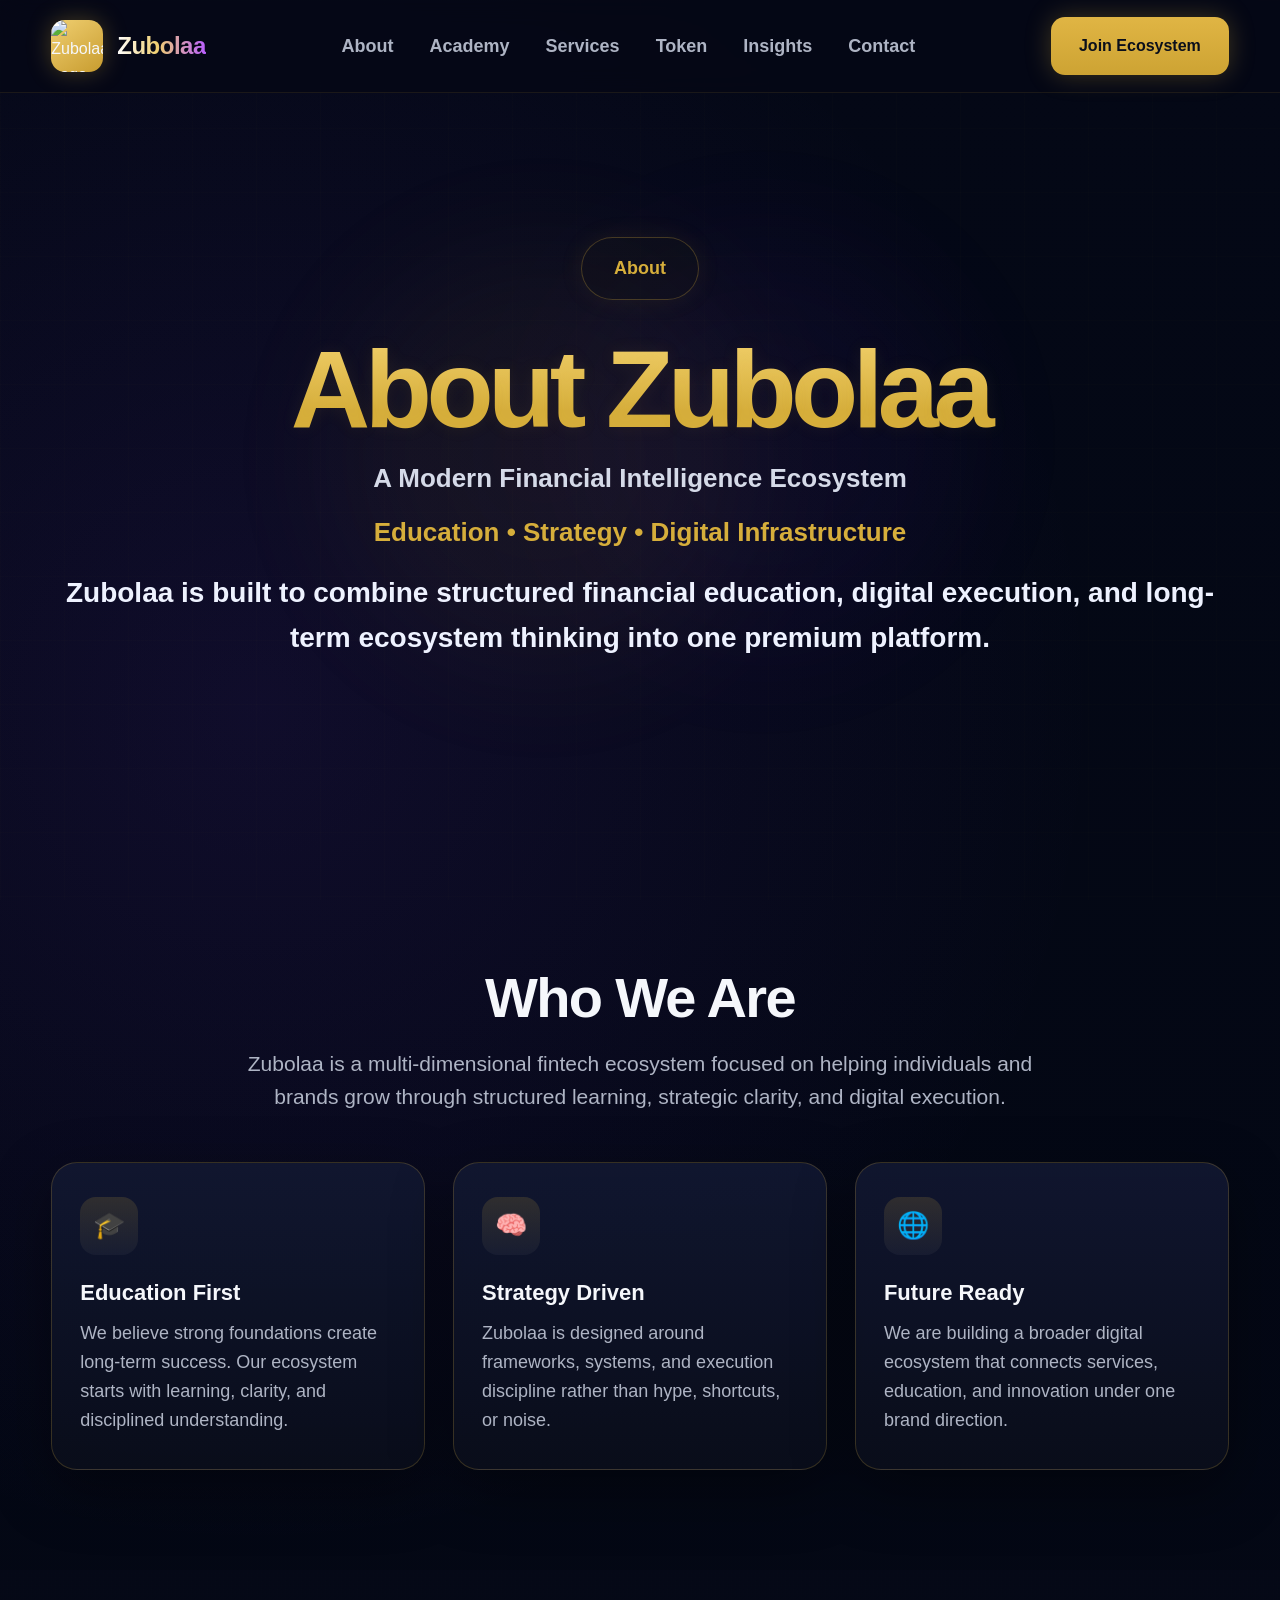
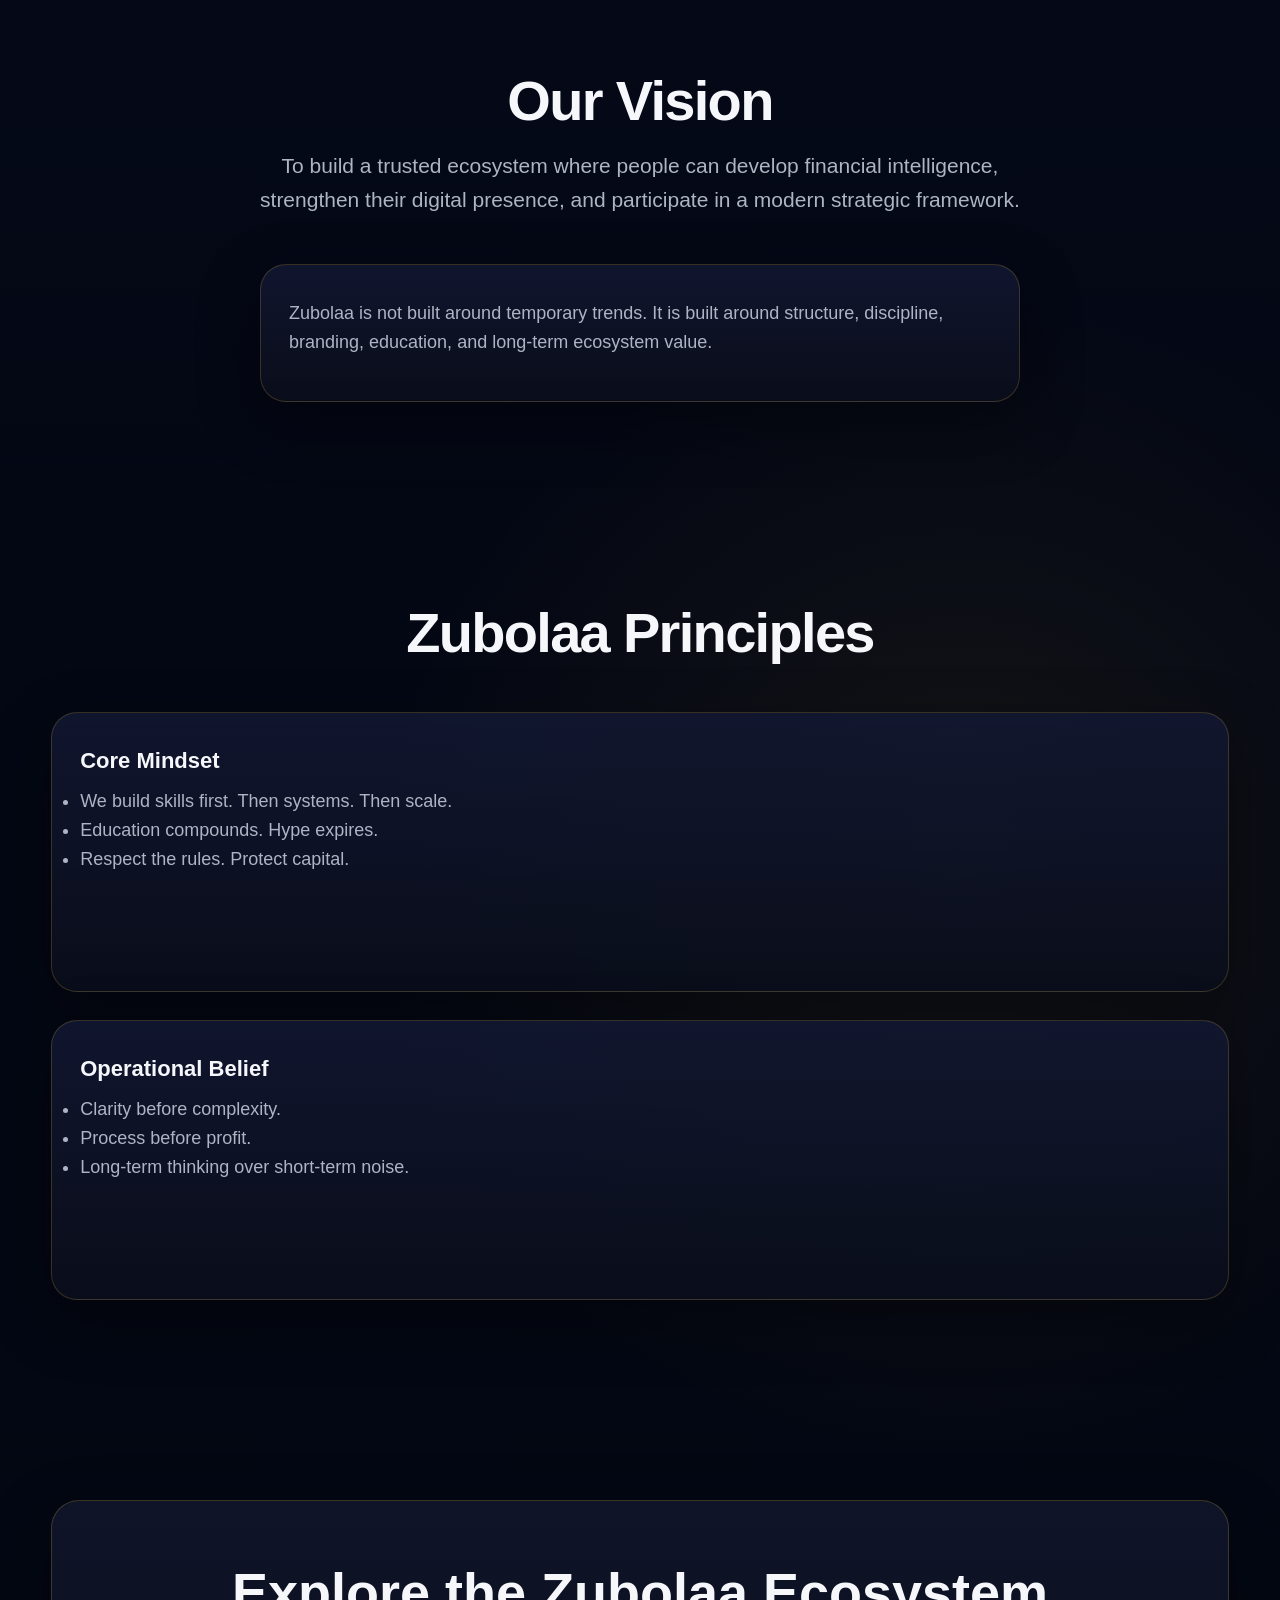
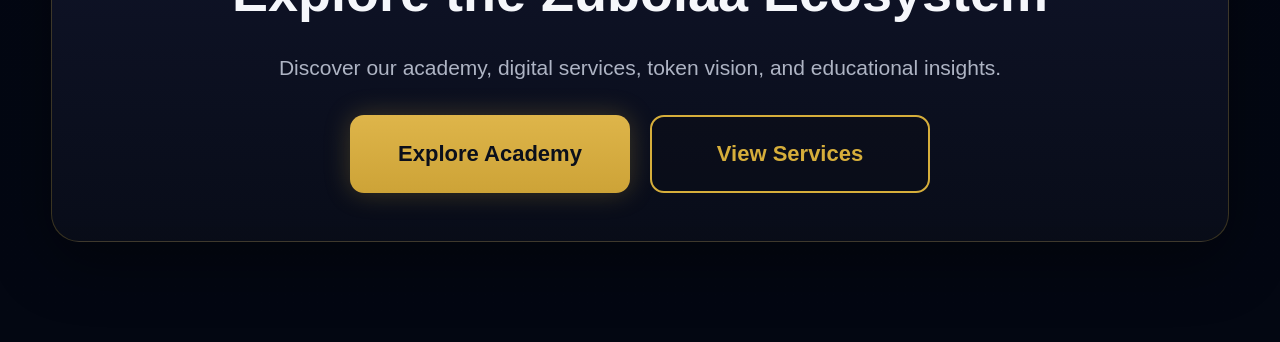
==== about.html @ 0318b0e8 "Create about.html" ====
<!DOCTYPE html>
<html lang="en">
<head>
  <meta charset="UTF-8" />
  <meta name="viewport" content="width=device-width, initial-scale=1.0" />

  <title>About Zubolaa | Financial Intelligence Ecosystem</title>
  <meta name="description" content="Learn about Zubolaa, a modern fintech ecosystem built around financial education, digital services, strategy, and long-term infrastructure." />
  <meta name="robots" content="index, follow" />
  <link rel="canonical" href="https://zubolaa.com/about.html" />

  <meta property="og:title" content="About Zubolaa" />
  <meta property="og:description" content="A modern fintech ecosystem built around education, strategy, and digital infrastructure." />
  <meta property="og:type" content="website" />

  <link rel="stylesheet" href="style.css" />
</head>
<body>

  <header class="site-header">
    <div class="container nav-wrap">
      <a href="index.html" class="brand">
        <div class="brand-mark">
          <img src="assets/zubolaa-logo.png" alt="Zubolaa Logo" />
        </div>
        <div class="brand-text">Zubolaa</div>
      </a>

      <nav class="main-nav">
        <a href="about.html">About</a>
        <a href="academy.html">Academy</a>
        <a href="services.html">Services</a>
        <a href="token.html">Token</a>
        <a href="insights.html">Insights</a>
        <a href="contact.html">Contact</a>
      </nav>

      <a href="academy.html" class="nav-cta">Join Ecosystem</a>
    </div>
  </header>

  <main>
    <section class="hero page-hero">
      <div class="hero-grid"></div>
      <div class="hero-glow hero-glow-left"></div>
      <div class="hero-glow hero-glow-right"></div>

      <div class="container hero-content">
        <div class="hero-badge">
          <span>About</span>
        </div>

        <h1 class="hero-title page-title">About Zubolaa</h1>
        <p class="hero-kicker">A Modern Financial Intelligence Ecosystem</p>
        <p class="hero-subtitle">Education • Strategy • Digital Infrastructure</p>
        <p class="hero-quote">
          Zubolaa is built to combine structured financial education,
          digital execution, and long-term ecosystem thinking into one premium platform.
        </p>
      </div>
    </section>

    <section class="section">
      <div class="container">
        <div class="section-head">
          <h2>Who We Are</h2>
          <p>
            Zubolaa is a multi-dimensional fintech ecosystem focused on helping individuals
            and brands grow through structured learning, strategic clarity, and digital execution.
          </p>
        </div>

        <div class="card-grid three">
          <div class="glass-card">
            <div class="icon-box">🎓</div>
            <h3>Education First</h3>
            <p>
              We believe strong foundations create long-term success.
              Our ecosystem starts with learning, clarity, and disciplined understanding.
            </p>
          </div>

          <div class="glass-card">
            <div class="icon-box">🧠</div>
            <h3>Strategy Driven</h3>
            <p>
              Zubolaa is designed around frameworks, systems, and execution discipline
              rather than hype, shortcuts, or noise.
            </p>
          </div>

          <div class="glass-card">
            <div class="icon-box">🌐</div>
            <h3>Future Ready</h3>
            <p>
              We are building a broader digital ecosystem that connects services,
              education, and innovation under one brand direction.
            </p>
          </div>
        </div>
      </div>
    </section>

    <section class="section section-alt">
      <div class="container">
        <div class="section-head">
          <h2>Our Vision</h2>
          <p>
            To build a trusted ecosystem where people can develop financial intelligence,
            strengthen their digital presence, and participate in a modern strategic framework.
          </p>
        </div>

        <div class="glass-card insight-card">
          <p>
            Zubolaa is not built around temporary trends. It is built around
            structure, discipline, branding, education, and long-term ecosystem value.
          </p>
        </div>
      </div>
    </section>

    <section class="section">
      <div class="container">
        <div class="section-head">
          <h2>Zubolaa Principles</h2>
        </div>

        <div class="card-grid two">
          <div class="glass-card">
            <h3>Core Mindset</h3>
            <ul>
              <li>We build skills first. Then systems. Then scale.</li>
              <li>Education compounds. Hype expires.</li>
              <li>Respect the rules. Protect capital.</li>
            </ul>
          </div>

          <div class="glass-card">
            <h3>Operational Belief</h3>
            <ul>
              <li>Clarity before complexity.</li>
              <li>Process before profit.</li>
              <li>Long-term thinking over short-term noise.</li>
            </ul>
          </div>
        </div>
      </div>
    </section>

    <section class="section final-cta">
      <div class="container">
        <div class="cta-box">
          <h2>Explore the Zubolaa Ecosystem</h2>
          <p>
            Discover our academy, digital services, token vision, and educational insights.
          </p>

          <div class="hero-actions">
            <a href="academy.html" class="btn btn-primary">Explore Academy</a>
            <a href="services.html" class="btn btn-outline">View Services</a>
          </div>
        </div>
      </div>
    </section>
  </main>
---- style.css ----
:root{
  --bg:#050816;
  --bg-soft:#0b1226;
  --panel:rgba(12,18,38,0.72);
  --panel-2:rgba(16,23,48,0.88);
  --line:rgba(214,174,59,0.20);
  --gold:#d6ae3b;
  --gold-soft:#f0cf71;
  --text:#f5f7fb;
  --muted:#aeb4c4;
  --purple:#7c3aed;
  --shadow:0 20px 60px rgba(0,0,0,0.38);
}

*{
  box-sizing:border-box;
  margin:0;
  padding:0;
}

html{
  scroll-behavior:smooth;
}

body{
  font-family: Arial, Helvetica, sans-serif;
  background:
    radial-gradient(circle at 20% 20%, rgba(124,58,237,0.10), transparent 28%),
    radial-gradient(circle at 75% 70%, rgba(214,174,59,0.08), transparent 22%),
    linear-gradient(180deg, #040816 0%, #030712 100%);
  color:var(--text);
  line-height:1.6;
  overflow-x:hidden;
}

body::before{
  content:"";
  position:fixed;
  inset:0;
  pointer-events:none;
  background-image:
    linear-gradient(rgba(214,174,59,0.05) 1px, transparent 1px),
    linear-gradient(90deg, rgba(214,174,59,0.05) 1px, transparent 1px);
  background-size:64px 64px;
  opacity:0.35;
  z-index:0;
}

a{
  text-decoration:none;
  color:inherit;
}

img{
  display:block;
  max-width:100%;
}

.container{
  width:min(1180px, 92%);
  margin:0 auto;
  position:relative;
  z-index:1;
}

/* HEADER */
.site-header{
  position:sticky;
  top:0;
  z-index:100;
  backdrop-filter:blur(12px);
  background:rgba(5,8,22,0.80);
  border-bottom:1px solid rgba(214,174,59,0.10);
}

.nav-wrap{
  min-height:92px;
  display:flex;
  align-items:center;
  justify-content:space-between;
  gap:20px;
}

.brand{
  display:flex;
  align-items:center;
  gap:14px;
  min-width:max-content;
}

.brand-mark{
  width:52px;
  height:52px;
  border-radius:14px;
  background:linear-gradient(145deg, #f0cf71, #c89c2f);
  box-shadow:0 0 24px rgba(214,174,59,0.30);
  display:flex;
  align-items:center;
  justify-content:center;
  overflow:hidden;
}

.brand-mark.small{
  width:48px;
  height:48px;
}

.brand-mark img{
  width:100%;
  height:100%;
  object-fit:contain;
}

.brand-text,
.footer-brand h3{
  font-size:24px;
  font-weight:800;
  letter-spacing:-0.02em;
  background:linear-gradient(90deg,#ffffff 0%, #f0cf71 45%, #b95eff 100%);
  -webkit-background-clip:text;
  -webkit-text-fill-color:transparent;
  background-clip:text;
}

.main-nav{
  display:flex;
  align-items:center;
  gap:36px;
}

.main-nav a{
  color:var(--muted);
  font-size:18px;
  font-weight:700;
  transition:0.25s ease;
}

.main-nav a:hover{
  color:#fff;
}

.nav-cta{
  padding:16px 28px;
  border-radius:14px;
  background:linear-gradient(180deg,#e0b544,#cda333);
  color:#0b0f1b;
  font-weight:800;
  font-size:16px;
  box-shadow:0 0 26px rgba(214,174,59,0.28);
}

/* HERO */
.hero{
  position:relative;
  min-height:86vh;
  display:flex;
  align-items:center;
  justify-content:center;
  text-align:center;
  overflow:hidden;
}

.hero-grid{
  position:absolute;
  inset:0;
  z-index:0;
}

.hero-glow{
  position:absolute;
  border-radius:50%;
  filter:blur(70px);
  opacity:0.22;
  z-index:0;
}

.hero-glow-left{
  width:420px;
  height:420px;
  left:26%;
  top:20%;
  background:rgba(214,174,59,0.25);
}

.hero-glow-right{
  width:420px;
  height:420px;
  right:24%;
  top:18%;
  background:rgba(124,58,237,0.20);
}

.hero-content{
  padding:120px 0 140px;
  position:relative;
  z-index:2;
}

.hero-badge{
  display:inline-flex;
  align-items:center;
  gap:10px;
  padding:16px 32px;
  border-radius:999px;
  border:1px solid rgba(214,174,59,0.28);
  background:rgba(24,22,22,0.28);
  color:var(--gold);
  font-size:18px;
  font-weight:700;
  box-shadow:0 0 26px rgba(214,174,59,0.08);
  margin-bottom:34px;
}

.hero-title{
  font-size:110px;
  line-height:1;
  letter-spacing:-0.05em;
  font-weight:900;
  margin-bottom:14px;
  background:linear-gradient(180deg,#f3d26e 0%, #d6ae3b 70%);
  -webkit-background-clip:text;
  -webkit-text-fill-color:transparent;
  background-clip:text;
  text-shadow:0 0 18px rgba(214,174,59,0.08);
}

.hero-kicker{
  font-size:26px;
  font-weight:600;
  color:#d5dae8;
  margin-bottom:12px;
}

.hero-subtitle{
  font-size:26px;
  font-weight:800;
  color:var(--gold);
  margin-bottom:18px;
}

.hero-quote{
  font-size:28px;
  font-weight:800;
  color:#eef2ff;
  margin-bottom:42px;
}

.hero-actions{
  display:flex;
  align-items:center;
  justify-content:center;
  gap:20px;
  flex-wrap:wrap;
}

.btn{
  display:inline-flex;
  align-items:center;
  justify-content:center;
  min-width:280px;
  min-height:78px;
  padding:18px 32px;
  border-radius:14px;
  font-size:22px;
  font-weight:800;
  transition:0.25s ease;
}

.btn-primary{
  background:linear-gradient(180deg,#deb54a,#cda337);
  color:#0b0f1b;
  box-shadow:0 0 26px rgba(214,174,59,0.26);
}

.btn-outline{
  border:2px solid var(--gold);
  color:var(--gold);
  background:rgba(10,14,23,0.40);
}

.btn:hover{
  transform:translateY(-2px);
}

.hero-shape{
  position:absolute;
  opacity:0.14;
  border:2px solid rgba(124,58,237,0.55);
  z-index:1;
}

.hero-shape-left{
  width:110px;
  height:110px;
  left:26%;
  bottom:30%;
  border-radius:50%;
  box-shadow:0 0 0 22px rgba(214,174,59,0.03);
}

.hero-shape-right{
  width:130px;
  height:130px;
  right:30%;
  bottom:28%;
  transform:rotate(18deg);
  clip-path:polygon(50% 0%, 100% 100%, 0% 100%);
}

/* SECTIONS */
.section{
  padding:100px 0;
  position:relative;
  z-index:1;
}

.section-alt{
  background:linear-gradient(180deg, rgba(14,18,36,0.18), rgba(14,18,36,0.05));
}

.section-head{
  text-align:center;
  max-width:820px;
  margin:0 auto 48px;
}

.section-head h2{
  font-size:56px;
  line-height:1.1;
  font-weight:900;
  margin-bottom:18px;
  letter-spacing:-0.03em;
}

.section-head p{
  color:var(--muted);
  font-size:21px;
}

.card-grid{
  display:grid;
  gap:28px;
}

.card-grid.three{
  grid-template-columns:repeat(3,1fr);
}

.card-grid.four{
  grid-template-columns:repeat(4,1fr);
}

.glass-card{
  background:
    linear-gradient(180deg, rgba(18,24,50,0.88), rgba(10,14,27,0.92));
  border:1px solid rgba(214,174,59,0.22);
  border-radius:26px;
  padding:34px 28px;
  box-shadow:var(--shadow);
  transition:0.28s ease;
  min-height:280px;
}

.glass-card:hover{
  transform:translateY(-8px);
  box-shadow:
    0 28px 70px rgba(0,0,0,0.44),
    0 0 24px rgba(214,174,59,0.12);
  border-color:rgba(214,174,59,0.45);
}

.glass-card h3{
  font-size:22px;
  margin-bottom:12px;
  line-height:1.3;
}

.glass-card p,
.glass-card li{
  color:var(--muted);
  font-size:18px;
}

.icon-box{
  width:58px;
  height:58px;
  border-radius:16px;
  display:flex;
  align-items:center;
  justify-content:center;
  font-size:26px;
  margin-bottom:24px;
  background:linear-gradient(180deg, rgba(214,174,59,0.16), rgba(255,255,255,0.04));
}

.program-card{
  min-height:340px;
}

.program-tag{
  display:inline-block;
  margin-bottom:18px;
  color:var(--gold);
  font-size:14px;
  font-weight:800;
  letter-spacing:0.08em;
  text-transform:uppercase;
}

.program-card h3{
  font-size:34px;
  color:var(--gold-soft);
  margin-bottom:18px;
}

.program-card ul{
  list-style:none;
  display:grid;
  gap:12px;
}

.program-card li::before{
  content:"• ";
  color:var(--gold);
}

.featured{
  border-color:rgba(214,174,59,0.55);
  box-shadow:
    0 24px 70px rgba(0,0,0,0.45),
    0 0 28px rgba(214,174,59,0.14);
}

.section-action{
  margin-top:34px;
  text-align:center;
}

.token-note{
  margin-top:26px;
  text-align:center;
  color:var(--muted);
  font-size:18px;
}

.insight-card{
  max-width:760px;
  margin:0 auto;
  min-height:auto;
}

.insight-card p{
  margin-bottom:10px;
}

.final-cta .cta-box{
  padding:48px 34px;
  border-radius:28px;
  border:1px solid rgba(214,174,59,0.24);
  background:linear-gradient(180deg, rgba(17,22,44,0.90), rgba(9,13,25,0.95));
  text-align:center;
  box-shadow:var(--shadow);
}

.cta-box h2{
  font-size:54px;
  margin-bottom:16px;
}

.cta-box p{
  max-width:820px;
  margin:0 auto 30px;
  color:var(--muted);
  font-size:21px;
}

/* FOOTER */
.site-footer{
  padding:70px 0 34px;
  background:linear-gradient(180deg, rgba(4,8,22,0.95), rgba(3,6,18,1));
  border-top:1px solid rgba(214,174,59,0.08);
}

.footer-top{
  display:grid;
  grid-template-columns:1.2fr 1fr;
  gap:80px;
  padding-bottom:42px;
  border-bottom:1px solid rgba(214,174,59,0.10);
}

.footer-brand-row{
  display:flex;
  align-items:center;
  gap:14px;
  margin-bottom:18px;
}

.footer-brand p{
  max-width:520px;
  color:var(--muted);
  font-size:20px;
}

.footer-links{
  display:grid;
  grid-template-columns:repeat(2,1fr);
  gap:50px;
}

.footer-links h4{
  color:var(--gold);
  font-size:16px;
  margin-bottom:18px;
}

.footer-links a{
  display:block;
  color:var(--muted);
  font-size:18px;
  margin-bottom:14px;
}

.footer-links a:hover{
  color:#fff;
}

.footer-disclaimer{
  margin:36px 0 22px;
  padding:24px 22px;
  border-radius:18px;
  background:linear-gradient(90deg, rgba(32,26,16,0.55), rgba(25,20,42,0.45));
  border:1px solid rgba(214,174,59,0.18);
  color:#e7ebf6;
  font-size:18px;
}

.footer-bottom{
  color:#7f8799;
  font-size:18px;
}

/* RESPONSIVE */
@media (max-width: 1100px){
  .main-nav{
    gap:22px;
  }

  .main-nav a{
    font-size:16px;
  }

  .card-grid.three{
    grid-template-columns:repeat(2,1fr);
  }

  .card-grid.four{
    grid-template-columns:repeat(2,1fr);
  }

  .footer-top{
    grid-template-columns:1fr;
    gap:40px;
  }
}

@media (max-width: 760px){
  .nav-wrap{
    flex-direction:column;
    padding:16px 0;
  }

  .main-nav{
    flex-wrap:wrap;
    justify-content:center;
    gap:14px 18px;
  }

  .hero-content{
    padding:90px 0 100px;
  }

  .hero-title{
    font-size:68px;
  }

  .hero-kicker,
  .hero-subtitle{
    font-size:22px;
  }

  .hero-quote{
    font-size:22px;
  }

  .btn{
    min-width:100%;
    font-size:20px;
    min-height:68px;
  }

  .card-grid.three,
  .card-grid.four{
    grid-template-columns:1fr;
  }

  .section-head h2,
  .cta-box h2{
    font-size:40px;
  }

  .section-head p,
  .cta-box p,
  .footer-brand p,
  .footer-disclaimer,
  .footer-bottom,
  .glass-card p,
  .glass-card li{
    font-size:17px;
  }

  .footer-links{
    grid-template-columns:1fr 1fr;
    gap:28px;
  }
}
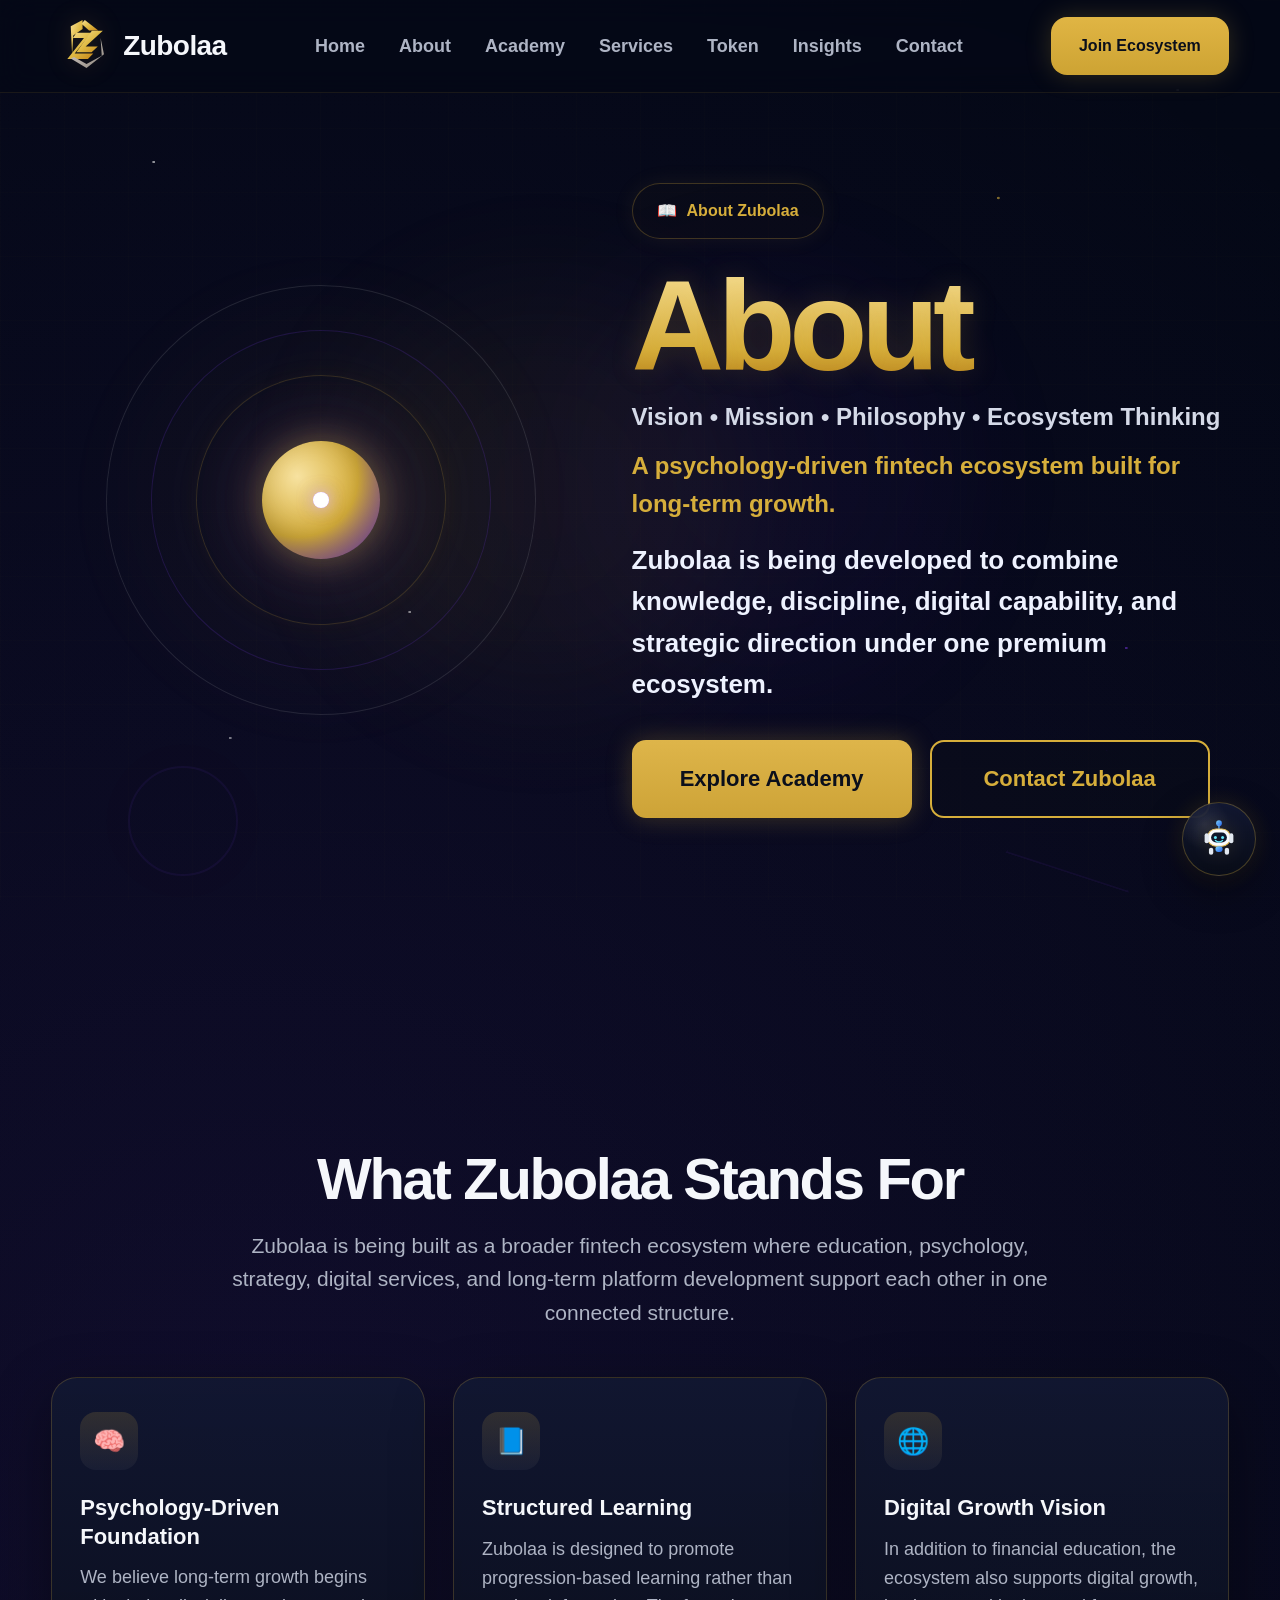
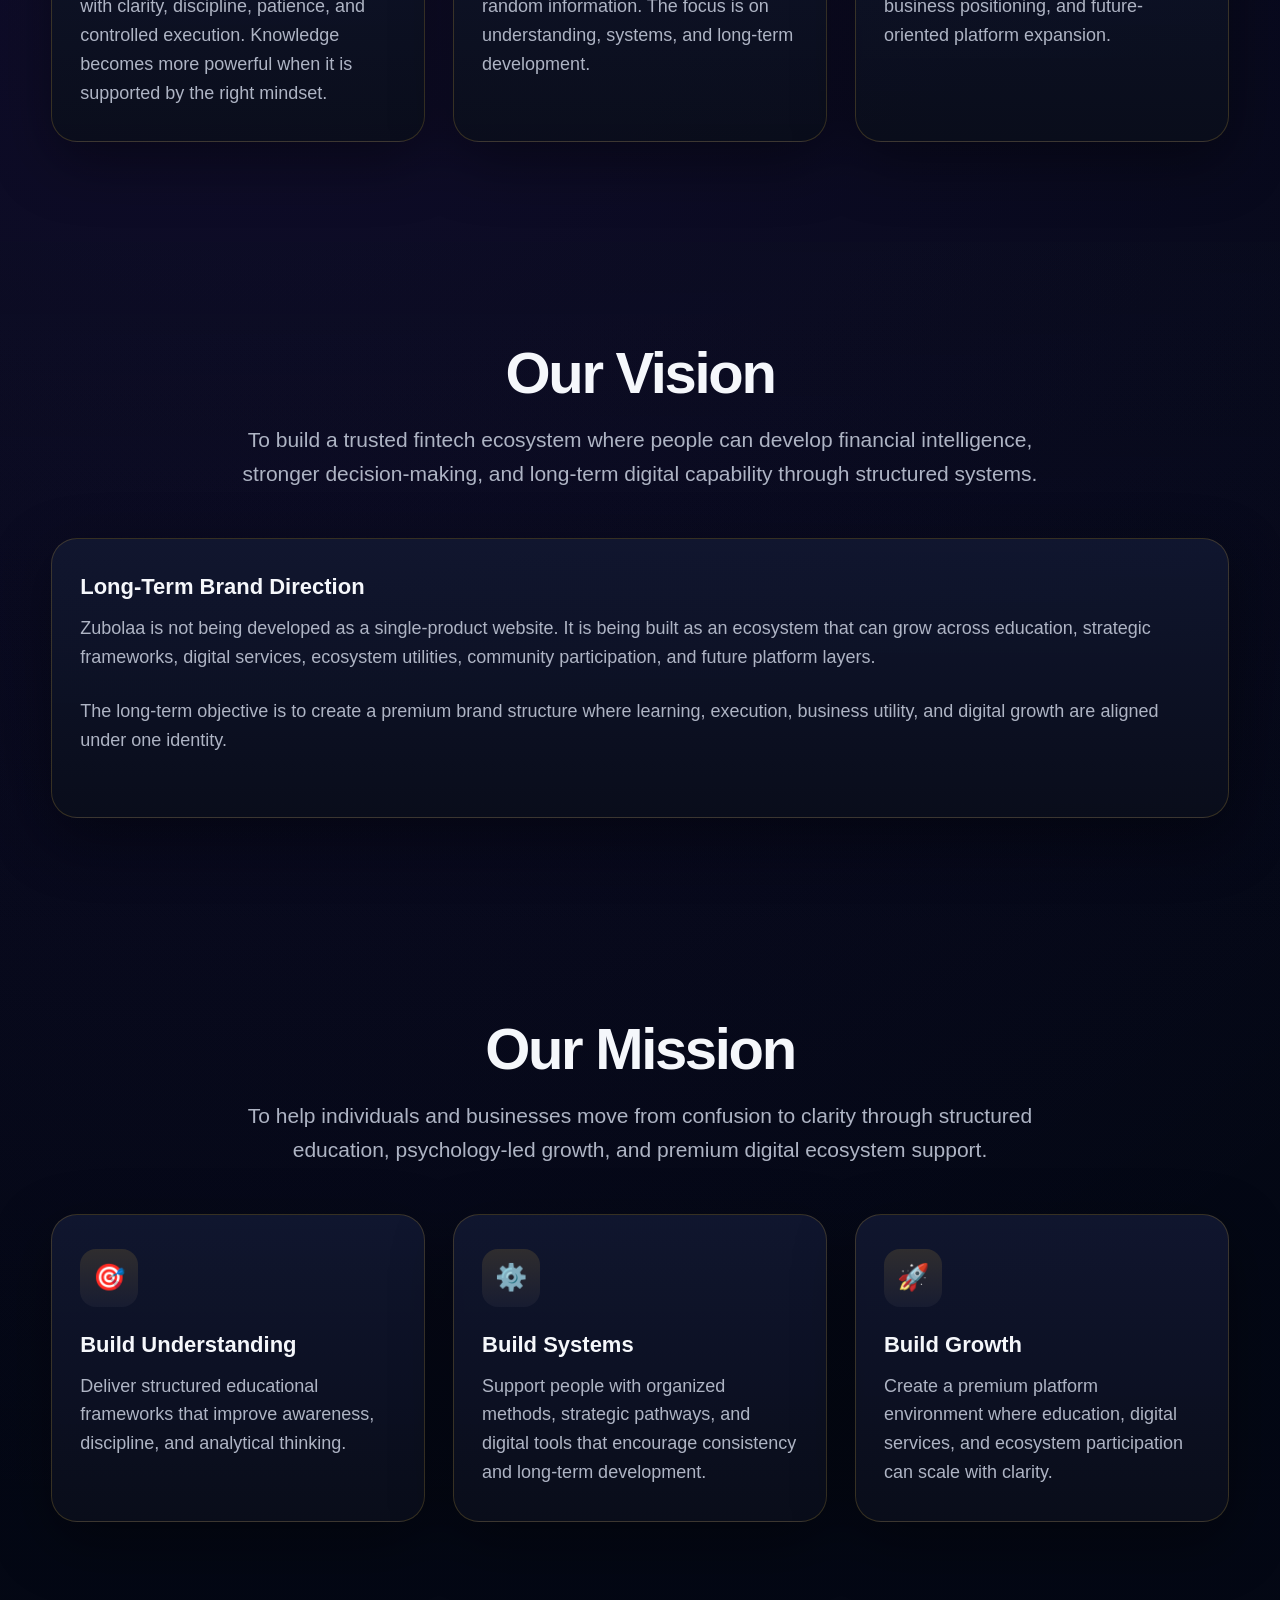
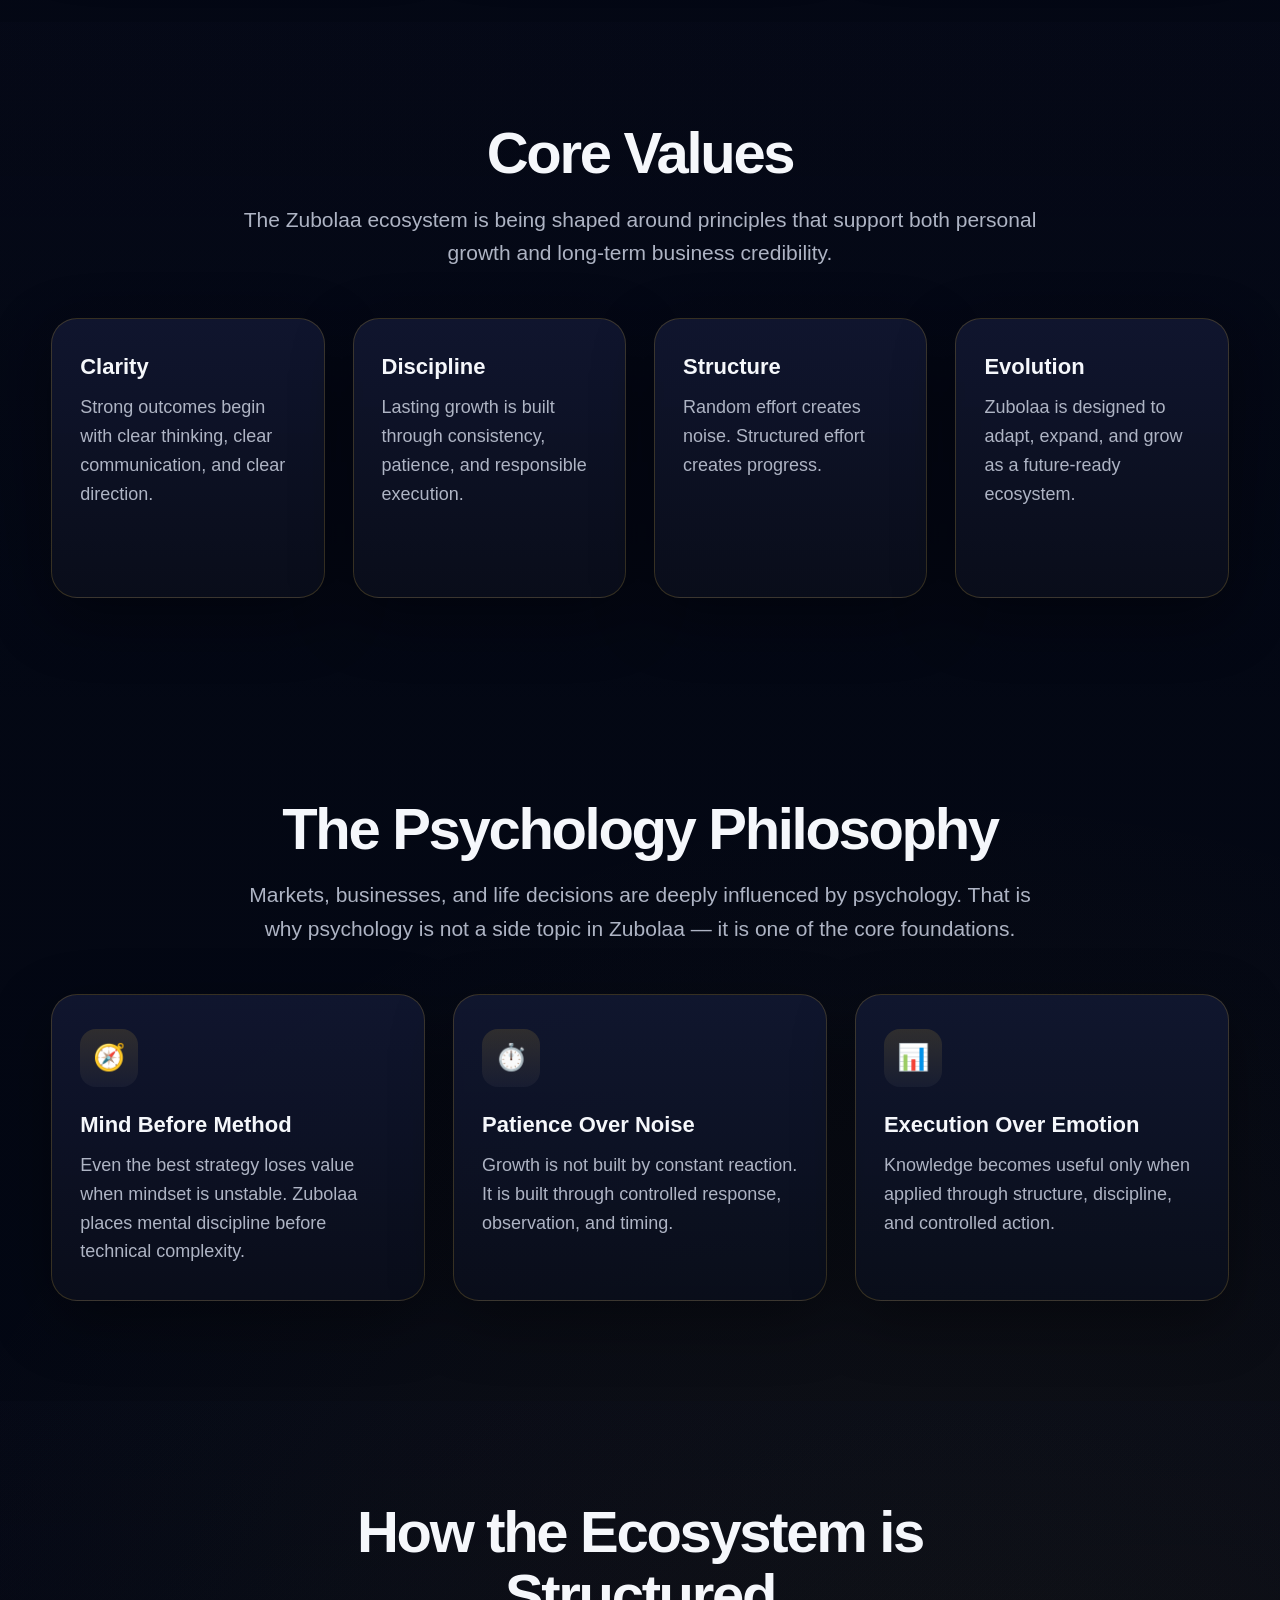
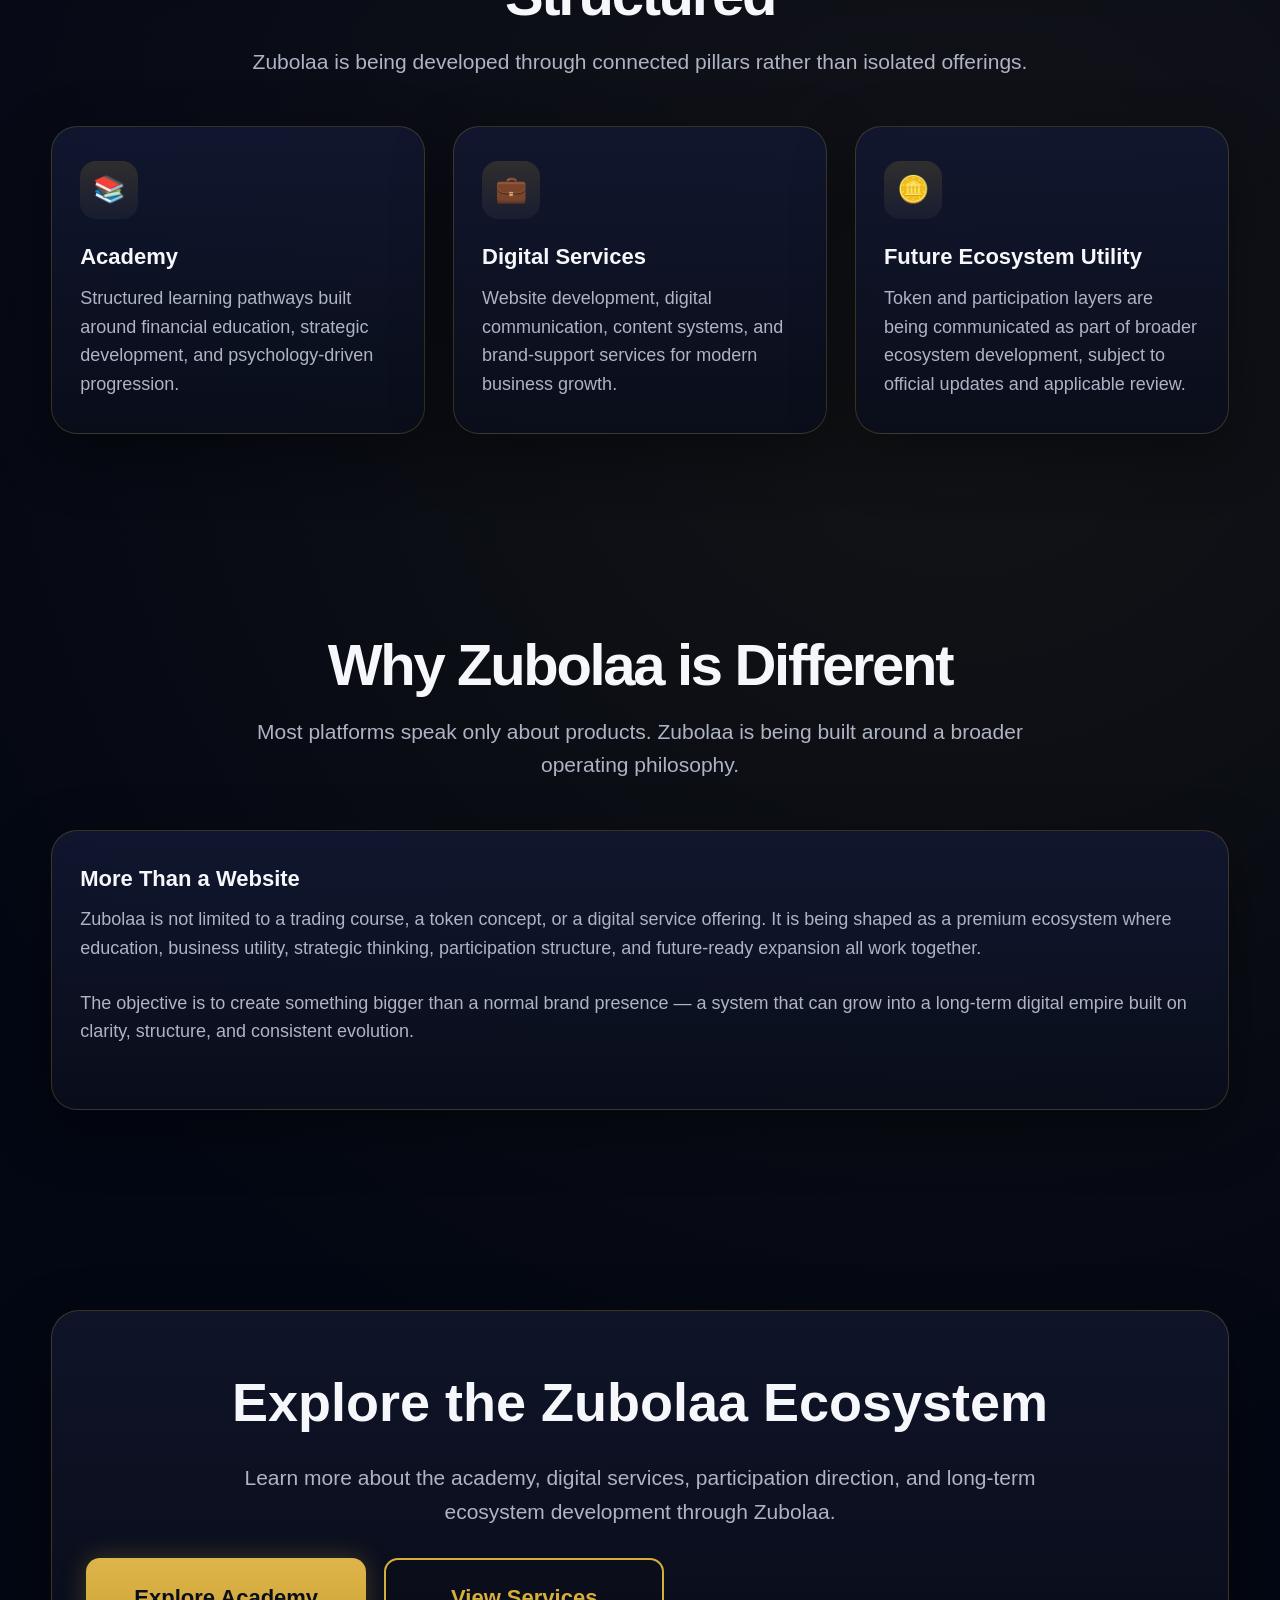
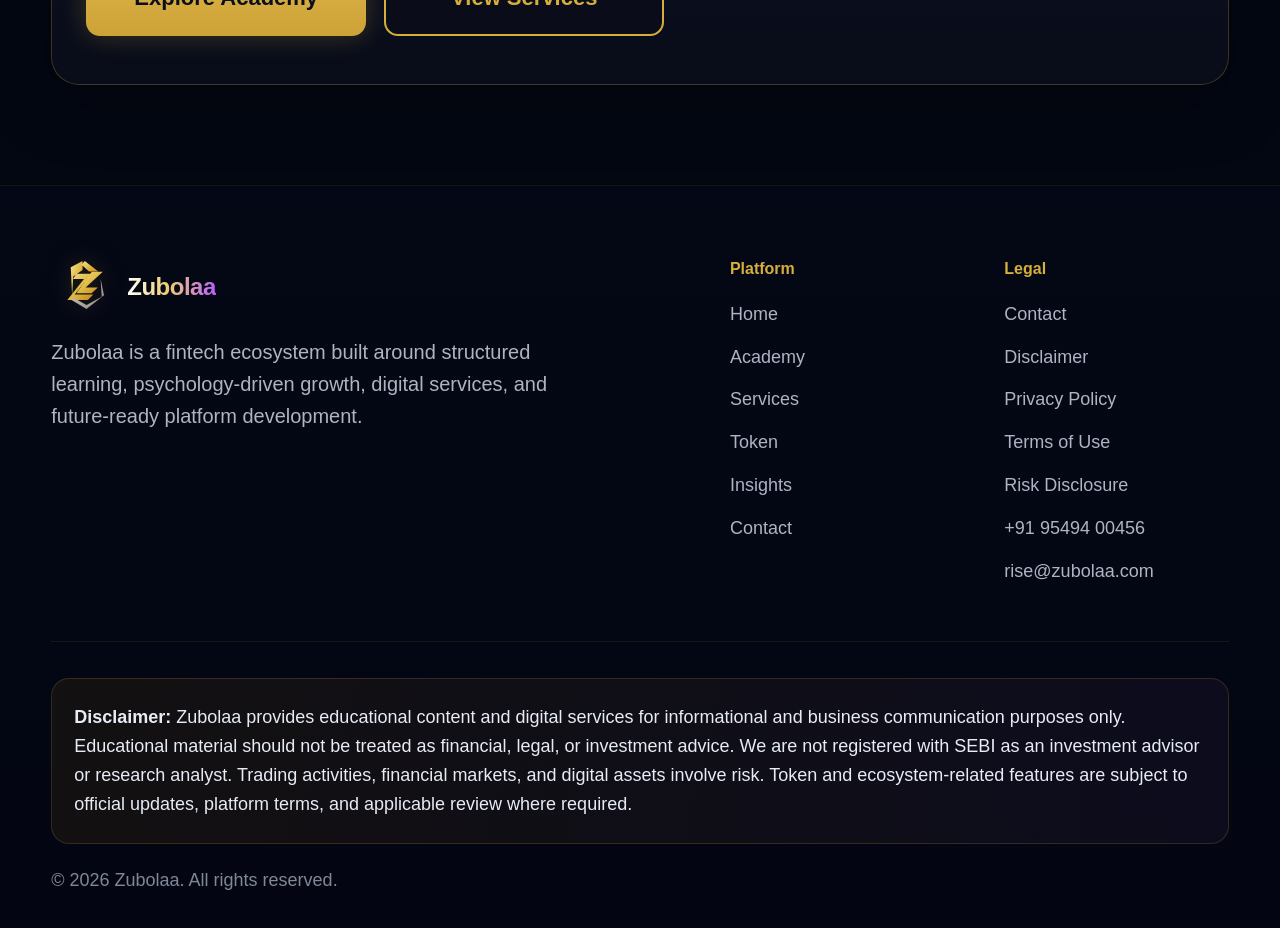
==== commit 1fe7f5bf: "Update about.html" ====
--- a/about.html
+++ b/about.html
@@ -4,14 +4,17 @@
   <meta charset="UTF-8" />
   <meta name="viewport" content="width=device-width, initial-scale=1.0" />
 
-  <title>About Zubolaa | Financial Intelligence Ecosystem</title>
-  <meta name="description" content="Learn about Zubolaa, a modern fintech ecosystem built around financial education, digital services, strategy, and long-term infrastructure." />
+  <title>About Zubolaa | Vision, Mission & Fintech Ecosystem Philosophy</title>
+  <meta name="description" content="Learn about Zubolaa, a psychology-driven fintech ecosystem built around structured education, strategic frameworks, digital services, and long-term platform development." />
+  <meta name="keywords" content="About Zubolaa, Zubolaa vision, Zubolaa mission, fintech ecosystem, financial education, digital growth, trading psychology" />
+  <meta name="author" content="Zubolaa" />
   <meta name="robots" content="index, follow" />
   <link rel="canonical" href="https://zubolaa.com/about.html" />
 
-  <meta property="og:title" content="About Zubolaa" />
-  <meta property="og:description" content="A modern fintech ecosystem built around education, strategy, and digital infrastructure." />
+  <meta property="og:title" content="About Zubolaa | Vision, Mission & Fintech Ecosystem Philosophy" />
+  <meta property="og:description" content="A psychology-driven fintech ecosystem built around structured learning, strategic growth, digital services, and future-ready platform development." />
   <meta property="og:type" content="website" />
+  <meta property="og:url" content="https://zubolaa.com/about.html" />
 
   <link rel="stylesheet" href="style.css" />
 </head>
@@ -19,14 +22,33 @@
 
   <header class="site-header">
     <div class="container nav-wrap">
-      <a href="index.html" class="brand">
-        <div class="brand-mark">
-          <img src="assets/zubolaa-logo.png" alt="Zubolaa Logo" />
-        </div>
-        <div class="brand-text">Zubolaa</div>
+      <a href="index.html" class="brand" aria-label="Zubolaa Home">
+        <div class="brand-mark better-logo">
+          <svg class="zub-logo-svg" viewBox="0 0 220 220" aria-hidden="true">
+            <defs>
+              <linearGradient id="zubGoldAboutHead" x1="0%" y1="0%" x2="100%" y2="100%">
+                <stop offset="0%" stop-color="#f7df94"/>
+                <stop offset="50%" stop-color="#e0bb46"/>
+                <stop offset="100%" stop-color="#c78617"/>
+              </linearGradient>
+              <linearGradient id="zubSilverAboutHead" x1="0%" y1="0%" x2="100%" y2="100%">
+                <stop offset="0%" stop-color="#d7d1cc"/>
+                <stop offset="100%" stop-color="#8f867d"/>
+              </linearGradient>
+            </defs>
+
+            <path d="M70 40 L112 18 L112 50 L79 73 L75 142 Z" fill="url(#zubGoldAboutHead)"/>
+            <path d="M120 18 L168 55 L135 55 L108 31 Z" fill="url(#zubGoldAboutHead)"/>
+            <path d="M90 63 H144 L84 137 H150 L131 156 H58 L117 82 H78 Z" fill="url(#zubGoldAboutHead)"/>
+            <path d="M145 56 H184 L123 112 H166 L144 132 H90 Z" fill="url(#zubGoldAboutHead)"/>
+            <path d="M82 149 L126 174 L180 145 L176 82 L188 139 L126 188 L70 154 Z" fill="url(#zubSilverAboutHead)"/>
+          </svg>
+        </div>
+        <span class="brand-text">Zubolaa</span>
       </a>
 
       <nav class="main-nav">
+        <a href="index.html">Home</a>
         <a href="about.html">About</a>
         <a href="academy.html">Academy</a>
         <a href="services.html">Services</a>
@@ -35,66 +57,86 @@
         <a href="contact.html">Contact</a>
       </nav>
 
-      <a href="academy.html" class="nav-cta">Join Ecosystem</a>
+      <a href="contact.html" class="nav-cta">Join Ecosystem</a>
     </div>
   </header>
 
   <main>
-    <section class="hero page-hero">
+    <section class="hero" id="about-hero">
       <div class="hero-grid"></div>
       <div class="hero-glow hero-glow-left"></div>
       <div class="hero-glow hero-glow-right"></div>
 
-      <div class="container hero-content">
-        <div class="hero-badge">
-          <span>About</span>
-        </div>
-
-        <h1 class="hero-title page-title">About Zubolaa</h1>
-        <p class="hero-kicker">A Modern Financial Intelligence Ecosystem</p>
-        <p class="hero-subtitle">Education • Strategy • Digital Infrastructure</p>
-        <p class="hero-quote">
-          Zubolaa is built to combine structured financial education,
-          digital execution, and long-term ecosystem thinking into one premium platform.
-        </p>
-      </div>
+      <div class="container hero-layout">
+        <div class="hero-visual">
+          <div class="cosmic-3d">
+            <div class="orbit orbit-one"></div>
+            <div class="orbit orbit-two"></div>
+            <div class="orbit orbit-three"></div>
+            <div class="planet-core"></div>
+            <div class="floating-node node-one"></div>
+            <div class="floating-node node-two"></div>
+            <div class="floating-node node-three"></div>
+          </div>
+        </div>
+
+        <div class="hero-content">
+          <div class="hero-badge">
+            <span>📖</span>
+            <span>About Zubolaa</span>
+          </div>
+
+          <h1 class="hero-title">About</h1>
+          <p class="hero-kicker">Vision • Mission • Philosophy • Ecosystem Thinking</p>
+          <p class="hero-subtitle">A psychology-driven fintech ecosystem built for long-term growth.</p>
+          <p class="hero-quote">Zubolaa is being developed to combine knowledge, discipline, digital capability, and strategic direction under one premium ecosystem.</p>
+
+          <div class="hero-actions">
+            <a href="academy.html" class="btn btn-primary">Explore Academy</a>
+            <a href="contact.html" class="btn btn-outline">Contact Zubolaa</a>
+          </div>
+        </div>
+      </div>
+
+      <div class="hero-shape hero-shape-left"></div>
+      <div class="hero-shape hero-shape-right"></div>
     </section>
 
     <section class="section">
       <div class="container">
         <div class="section-head">
-          <h2>Who We Are</h2>
-          <p>
-            Zubolaa is a multi-dimensional fintech ecosystem focused on helping individuals
-            and brands grow through structured learning, strategic clarity, and digital execution.
+          <h2>What Zubolaa Stands For</h2>
+          <p>
+            Zubolaa is being built as a broader fintech ecosystem where education, psychology,
+            strategy, digital services, and long-term platform development support each other in one connected structure.
           </p>
         </div>
 
         <div class="card-grid three">
           <div class="glass-card">
-            <div class="icon-box">🎓</div>
-            <h3>Education First</h3>
-            <p>
-              We believe strong foundations create long-term success.
-              Our ecosystem starts with learning, clarity, and disciplined understanding.
-            </p>
-          </div>
-
-          <div class="glass-card">
             <div class="icon-box">🧠</div>
-            <h3>Strategy Driven</h3>
-            <p>
-              Zubolaa is designed around frameworks, systems, and execution discipline
-              rather than hype, shortcuts, or noise.
+            <h3>Psychology-Driven Foundation</h3>
+            <p>
+              We believe long-term growth begins with clarity, discipline, patience, and controlled execution.
+              Knowledge becomes more powerful when it is supported by the right mindset.
+            </p>
+          </div>
+
+          <div class="glass-card">
+            <div class="icon-box">📘</div>
+            <h3>Structured Learning</h3>
+            <p>
+              Zubolaa is designed to promote progression-based learning rather than random information.
+              The focus is on understanding, systems, and long-term development.
             </p>
           </div>
 
           <div class="glass-card">
             <div class="icon-box">🌐</div>
-            <h3>Future Ready</h3>
-            <p>
-              We are building a broader digital ecosystem that connects services,
-              education, and innovation under one brand direction.
+            <h3>Digital Growth Vision</h3>
+            <p>
+              In addition to financial education, the ecosystem also supports digital growth,
+              business positioning, and future-oriented platform expansion.
             </p>
           </div>
         </div>
@@ -106,15 +148,22 @@
         <div class="section-head">
           <h2>Our Vision</h2>
           <p>
-            To build a trusted ecosystem where people can develop financial intelligence,
-            strengthen their digital presence, and participate in a modern strategic framework.
-          </p>
-        </div>
-
-        <div class="glass-card insight-card">
-          <p>
-            Zubolaa is not built around temporary trends. It is built around
-            structure, discipline, branding, education, and long-term ecosystem value.
+            To build a trusted fintech ecosystem where people can develop financial intelligence,
+            stronger decision-making, and long-term digital capability through structured systems.
+          </p>
+        </div>
+
+        <div class="glass-card">
+          <h3>Long-Term Brand Direction</h3>
+          <p>
+            Zubolaa is not being developed as a single-product website. It is being built as an ecosystem
+            that can grow across education, strategic frameworks, digital services, ecosystem utilities,
+            community participation, and future platform layers.
+          </p>
+          <br>
+          <p>
+            The long-term objective is to create a premium brand structure where learning, execution,
+            business utility, and digital growth are aligned under one identity.
           </p>
         </div>
       </div>
@@ -123,37 +172,197 @@
     <section class="section">
       <div class="container">
         <div class="section-head">
-          <h2>Zubolaa Principles</h2>
-        </div>
-
-        <div class="card-grid two">
-          <div class="glass-card">
-            <h3>Core Mindset</h3>
-            <ul>
-              <li>We build skills first. Then systems. Then scale.</li>
-              <li>Education compounds. Hype expires.</li>
-              <li>Respect the rules. Protect capital.</li>
-            </ul>
-          </div>
-
-          <div class="glass-card">
-            <h3>Operational Belief</h3>
-            <ul>
-              <li>Clarity before complexity.</li>
-              <li>Process before profit.</li>
-              <li>Long-term thinking over short-term noise.</li>
-            </ul>
-          </div>
-        </div>
-      </div>
-    </section>
-
-    <section class="section final-cta">
+          <h2>Our Mission</h2>
+          <p>
+            To help individuals and businesses move from confusion to clarity through structured education,
+            psychology-led growth, and premium digital ecosystem support.
+          </p>
+        </div>
+
+        <div class="card-grid three">
+          <div class="glass-card">
+            <div class="icon-box">🎯</div>
+            <h3>Build Understanding</h3>
+            <p>
+              Deliver structured educational frameworks that improve awareness, discipline,
+              and analytical thinking.
+            </p>
+          </div>
+
+          <div class="glass-card">
+            <div class="icon-box">⚙️</div>
+            <h3>Build Systems</h3>
+            <p>
+              Support people with organized methods, strategic pathways, and digital tools
+              that encourage consistency and long-term development.
+            </p>
+          </div>
+
+          <div class="glass-card">
+            <div class="icon-box">🚀</div>
+            <h3>Build Growth</h3>
+            <p>
+              Create a premium platform environment where education, digital services,
+              and ecosystem participation can scale with clarity.
+            </p>
+          </div>
+        </div>
+      </div>
+    </section>
+
+    <section class="section section-alt" id="values">
+      <div class="container">
+        <div class="section-head">
+          <h2>Core Values</h2>
+          <p>
+            The Zubolaa ecosystem is being shaped around principles that support both personal growth and long-term business credibility.
+          </p>
+        </div>
+
+        <div class="card-grid four">
+          <div class="glass-card">
+            <h3>Clarity</h3>
+            <p>
+              Strong outcomes begin with clear thinking, clear communication, and clear direction.
+            </p>
+          </div>
+
+          <div class="glass-card">
+            <h3>Discipline</h3>
+            <p>
+              Lasting growth is built through consistency, patience, and responsible execution.
+            </p>
+          </div>
+
+          <div class="glass-card">
+            <h3>Structure</h3>
+            <p>
+              Random effort creates noise. Structured effort creates progress.
+            </p>
+          </div>
+
+          <div class="glass-card">
+            <h3>Evolution</h3>
+            <p>
+              Zubolaa is designed to adapt, expand, and grow as a future-ready ecosystem.
+            </p>
+          </div>
+        </div>
+      </div>
+    </section>
+
+    <section class="section" id="philosophy">
+      <div class="container">
+        <div class="section-head">
+          <h2>The Psychology Philosophy</h2>
+          <p>
+            Markets, businesses, and life decisions are deeply influenced by psychology.
+            That is why psychology is not a side topic in Zubolaa — it is one of the core foundations.
+          </p>
+        </div>
+
+        <div class="card-grid three">
+          <div class="glass-card">
+            <div class="icon-box">🧭</div>
+            <h3>Mind Before Method</h3>
+            <p>
+              Even the best strategy loses value when mindset is unstable. Zubolaa places mental discipline
+              before technical complexity.
+            </p>
+          </div>
+
+          <div class="glass-card">
+            <div class="icon-box">⏱️</div>
+            <h3>Patience Over Noise</h3>
+            <p>
+              Growth is not built by constant reaction. It is built through controlled response,
+              observation, and timing.
+            </p>
+          </div>
+
+          <div class="glass-card">
+            <div class="icon-box">📊</div>
+            <h3>Execution Over Emotion</h3>
+            <p>
+              Knowledge becomes useful only when applied through structure, discipline,
+              and controlled action.
+            </p>
+          </div>
+        </div>
+      </div>
+    </section>
+
+    <section class="section section-alt" id="ecosystem-structure">
+      <div class="container">
+        <div class="section-head">
+          <h2>How the Ecosystem is Structured</h2>
+          <p>
+            Zubolaa is being developed through connected pillars rather than isolated offerings.
+          </p>
+        </div>
+
+        <div class="card-grid three">
+          <div class="glass-card">
+            <div class="icon-box">📚</div>
+            <h3>Academy</h3>
+            <p>
+              Structured learning pathways built around financial education, strategic development,
+              and psychology-driven progression.
+            </p>
+          </div>
+
+          <div class="glass-card">
+            <div class="icon-box">💼</div>
+            <h3>Digital Services</h3>
+            <p>
+              Website development, digital communication, content systems, and brand-support services
+              for modern business growth.
+            </p>
+          </div>
+
+          <div class="glass-card">
+            <div class="icon-box">🪙</div>
+            <h3>Future Ecosystem Utility</h3>
+            <p>
+              Token and participation layers are being communicated as part of broader ecosystem development,
+              subject to official updates and applicable review.
+            </p>
+          </div>
+        </div>
+      </div>
+    </section>
+
+    <section class="section" id="why-zubolaa">
+      <div class="container">
+        <div class="section-head">
+          <h2>Why Zubolaa is Different</h2>
+          <p>
+            Most platforms speak only about products. Zubolaa is being built around a broader operating philosophy.
+          </p>
+        </div>
+
+        <div class="glass-card">
+          <h3>More Than a Website</h3>
+          <p>
+            Zubolaa is not limited to a trading course, a token concept, or a digital service offering.
+            It is being shaped as a premium ecosystem where education, business utility, strategic thinking,
+            participation structure, and future-ready expansion all work together.
+          </p>
+          <br>
+          <p>
+            The objective is to create something bigger than a normal brand presence — a system that can grow
+            into a long-term digital empire built on clarity, structure, and consistent evolution.
+          </p>
+        </div>
+      </div>
+    </section>
+
+    <section class="section final-cta" id="join-ecosystem">
       <div class="container">
         <div class="cta-box">
           <h2>Explore the Zubolaa Ecosystem</h2>
           <p>
-            Discover our academy, digital services, token vision, and educational insights.
+            Learn more about the academy, digital services, participation direction, and long-term ecosystem development through Zubolaa.
           </p>
 
           <div class="hero-actions">
@@ -164,3 +373,163 @@
       </div>
     </section>
   </main>
+
+  <footer class="site-footer" id="contact">
+    <div class="container footer-top">
+      <div class="footer-brand">
+        <div class="footer-brand-row">
+          <div class="brand-mark better-logo">
+            <svg class="zub-logo-svg" viewBox="0 0 220 220" aria-hidden="true">
+              <defs>
+                <linearGradient id="zubGoldAboutFoot" x1="0%" y1="0%" x2="100%" y2="100%">
+                  <stop offset="0%" stop-color="#f7df94"/>
+                  <stop offset="50%" stop-color="#e0bb46"/>
+                  <stop offset="100%" stop-color="#c78617"/>
+                </linearGradient>
+                <linearGradient id="zubSilverAboutFoot" x1="0%" y1="0%" x2="100%" y2="100%">
+                  <stop offset="0%" stop-color="#d7d1cc"/>
+                  <stop offset="100%" stop-color="#8f867d"/>
+                </linearGradient>
+              </defs>
+
+              <path d="M70 40 L112 18 L112 50 L79 73 L75 142 Z" fill="url(#zubGoldAboutFoot)"/>
+              <path d="M120 18 L168 55 L135 55 L108 31 Z" fill="url(#zubGoldAboutFoot)"/>
+              <path d="M90 63 H144 L84 137 H150 L131 156 H58 L117 82 H78 Z" fill="url(#zubGoldAboutFoot)"/>
+              <path d="M145 56 H184 L123 112 H166 L144 132 H90 Z" fill="url(#zubGoldAboutFoot)"/>
+              <path d="M82 149 L126 174 L180 145 L176 82 L188 139 L126 188 L70 154 Z" fill="url(#zubSilverAboutFoot)"/>
+            </svg>
+          </div>
+          <h3>Zubolaa</h3>
+        </div>
+        <p>
+          Zubolaa is a fintech ecosystem built around structured learning, psychology-driven growth,
+          digital services, and future-ready platform development.
+        </p>
+      </div>
+
+      <div class="footer-links">
+        <div>
+          <h4>Platform</h4>
+          <a href="index.html">Home</a>
+          <a href="academy.html">Academy</a>
+          <a href="services.html">Services</a>
+          <a href="token.html">Token</a>
+          <a href="insights.html">Insights</a>
+          <a href="contact.html">Contact</a>
+        </div>
+
+        <div>
+          <h4>Legal</h4>
+          <a href="contact.html">Contact</a>
+          <a href="disclaimer.html">Disclaimer</a>
+          <a href="privacy-policy.html">Privacy Policy</a>
+          <a href="terms.html">Terms of Use</a>
+          <a href="risk-disclosure.html">Risk Disclosure</a>
+          <a href="tel:+919549400456">+91 95494 00456</a>
+          <a href="mailto:rise@zubolaa.com">rise@zubolaa.com</a>
+        </div>
+      </div>
+    </div>
+
+    <div class="container">
+      <div class="footer-disclaimer">
+        <strong>Disclaimer:</strong> Zubolaa provides educational content and digital services for informational and business communication purposes only.
+        Educational material should not be treated as financial, legal, or investment advice.
+        We are not registered with SEBI as an investment advisor or research analyst.
+        Trading activities, financial markets, and digital assets involve risk.
+        Token and ecosystem-related features are subject to official updates, platform terms, and applicable review where required.
+      </div>
+
+      <div class="footer-bottom">
+        <p>© <span id="year"></span> Zubolaa. All rights reserved.</p>
+      </div>
+    </div>
+  </footer>
+
+  <div class="zub-chat-widget">
+    <button class="zub-chat-launcher" id="zubChatLauncher" onclick="toggleZubChat()" aria-label="Open Zubolaa Assistant">
+      <svg class="zub-bot-svg launcher-bot" viewBox="0 0 64 64" aria-hidden="true">
+        <defs>
+          <linearGradient id="zubBotBlueAbout" x1="0" y1="0" x2="1" y2="1">
+            <stop offset="0%" stop-color="#7dd3fc"/>
+            <stop offset="100%" stop-color="#2563eb"/>
+          </linearGradient>
+          <linearGradient id="zubBotGoldAbout" x1="0" y1="0" x2="1" y2="1">
+            <stop offset="0%" stop-color="#f4d06f"/>
+            <stop offset="100%" stop-color="#d6ae3b"/>
+          </linearGradient>
+        </defs>
+        <circle cx="32" cy="10" r="4" fill="url(#zubBotBlueAbout)"/>
+        <rect x="31" y="13" width="2" height="6" rx="1" fill="url(#zubBotBlueAbout)"/>
+        <rect x="16" y="18" width="32" height="24" rx="12" fill="#f8fafc" stroke="url(#zubBotGoldAbout)" stroke-width="1.4"/>
+        <rect x="21" y="23" width="22" height="14" rx="7" fill="#0f172a"/>
+        <circle cx="27" cy="30" r="2.1" fill="#67e8f9"/>
+        <circle cx="37" cy="30" r="2.1" fill="#67e8f9"/>
+        <path d="M27 34 Q32 38 37 34" fill="none" stroke="#67e8f9" stroke-width="1.8" stroke-linecap="round"/>
+        <rect x="27" y="42" width="10" height="8" rx="4" fill="url(#zubBotBlueAbout)"/>
+        <rect x="12" y="24" width="6" height="14" rx="3" fill="#e2e8f0"/>
+        <rect x="46" y="24" width="6" height="14" rx="3" fill="#e2e8f0"/>
+        <rect x="18" y="44" width="6" height="10" rx="3" fill="#e2e8f0"/>
+        <rect x="40" y="44" width="6" height="10" rx="3" fill="#e2e8f0"/>
+      </svg>
+    </button>
+
+    <div class="zub-chat-box" id="zubChatBox">
+      <div class="zub-chat-header">
+        <div class="zub-chat-header-left">
+          <div class="zub-chat-bot-icon">
+            <svg class="zub-bot-svg header-bot" viewBox="0 0 64 64" aria-hidden="true">
+              <defs>
+                <linearGradient id="zubBotBlueAbout2" x1="0" y1="0" x2="1" y2="1">
+                  <stop offset="0%" stop-color="#7dd3fc"/>
+                  <stop offset="100%" stop-color="#2563eb"/>
+                </linearGradient>
+                <linearGradient id="zubBotGoldAbout2" x1="0" y1="0" x2="1" y2="1">
+                  <stop offset="0%" stop-color="#f4d06f"/>
+                  <stop offset="100%" stop-color="#d6ae3b"/>
+                </linearGradient>
+              </defs>
+              <circle cx="32" cy="10" r="4" fill="url(#zubBotBlueAbout2)"/>
+              <rect x="31" y="13" width="2" height="6" rx="1" fill="url(#zubBotBlueAbout2)"/>
+              <rect x="16" y="18" width="32" height="24" rx="12" fill="#f8fafc" stroke="url(#zubBotGoldAbout2)" stroke-width="1.4"/>
+              <rect x="21" y="23" width="22" height="14" rx="7" fill="#0f172a"/>
+              <circle cx="27" cy="30" r="2.1" fill="#67e8f9"/>
+              <circle cx="37" cy="30" r="2.1" fill="#67e8f9"/>
+              <path d="M27 34 Q32 38 37 34" fill="none" stroke="#67e8f9" stroke-width="1.8" stroke-linecap="round"/>
+              <rect x="27" y="42" width="10" height="8" rx="4" fill="url(#zubBotBlueAbout2)"/>
+              <rect x="12" y="24" width="6" height="14" rx="3" fill="#e2e8f0"/>
+              <rect x="46" y="24" width="6" height="14" rx="3" fill="#e2e8f0"/>
+              <rect x="18" y="44" width="6" height="10" rx="3" fill="#e2e8f0"/>
+              <rect x="40" y="44" width="6" height="10" rx="3" fill="#e2e8f0"/>
+            </svg>
+          </div>
+          <div>
+            <h4 id="zubBotName">Zubolaa Assistant</h4>
+            <p>Online • Welcome to Zubolaa</p>
+          </div>
+        </div>
+        <button class="zub-chat-close" onclick="toggleZubChat()" aria-label="Close chat">×</button>
+      </div>
+
+      <div class="zub-chat-body">
+        <div class="zub-chat-message bot">
+          <span id="zubBotWelcome"></span>
+        </div>
+
+        <div class="zub-chat-actions">
+          <a href="academy.html" class="zub-chat-action-btn">📚 Explore Academy</a>
+          <a href="services.html" class="zub-chat-action-btn">💼 Digital Services</a>
+          <a href="token.html" class="zub-chat-action-btn">🪙 ZBL Token</a>
+          <a href="index.html#participation" class="zub-chat-action-btn">💰 Participation Program</a>
+          <a href="insights.html" class="zub-chat-action-btn">📈 Market Insights</a>
+          <a href="https://wa.me/919549400456" target="_blank" class="zub-chat-action-btn">💬 WhatsApp Support</a>
+          <a href="mailto:rise@zubolaa.com" class="zub-chat-action-btn">📩 Email Us</a>
+          <a href="contact.html" class="zub-chat-action-btn">🚀 Join Ecosystem</a>
+        </div>
+      </div>
+    </div>
+  </div>
+
+  <script src="script.js"></script>
+</body>
+</html>
--- a/style.css
+++ b/style.css
@@ -46,6 +46,25 @@
   z-index:0;
 }
 
+body::after{
+  content:"";
+  position:fixed;
+  inset:0;
+  pointer-events:none;
+  background:
+    radial-gradient(circle at 12% 18%, rgba(255,255,255,0.85) 0 1px, transparent 1.5px),
+    radial-gradient(circle at 78% 22%, rgba(214,174,59,0.9) 0 1px, transparent 1.6px),
+    radial-gradient(circle at 32% 68%, rgba(255,255,255,0.75) 0 1px, transparent 1.5px),
+    radial-gradient(circle at 88% 72%, rgba(124,58,237,0.75) 0 1px, transparent 1.5px),
+    radial-gradient(circle at 52% 38%, rgba(214,174,59,0.85) 0 1px, transparent 1.6px),
+    radial-gradient(circle at 18% 82%, rgba(255,255,255,0.7) 0 1px, transparent 1.5px),
+    radial-gradient(circle at 64% 84%, rgba(255,255,255,0.7) 0 1px, transparent 1.5px),
+    radial-gradient(circle at 92% 10%, rgba(255,255,255,0.6) 0 1px, transparent 1.5px);
+  animation:starFloat 10s linear infinite alternate;
+  opacity:0.65;
+  z-index:0;
+}
+
 a{
   text-decoration:none;
   color:inherit;
@@ -54,6 +73,19 @@
 img{
   display:block;
   max-width:100%;
+}
+
+h1,h2,h3,h4,h5,h6,
+.main-nav a,
+.nav-cta,
+.btn,
+.brand-text,
+.footer-brand h3,
+.hero-title,
+.hero-kicker,
+.hero-subtitle,
+.hero-quote{
+  font-family: "Segoe UI", Arial, Helvetica, sans-serif;
 }
 
 .container{
@@ -63,13 +95,12 @@
   z-index:1;
 }
 
-/* HEADER */
 .site-header{
   position:sticky;
   top:0;
   z-index:100;
-  backdrop-filter:blur(12px);
-  background:rgba(5,8,22,0.80);
+  backdrop-filter:blur(14px);
+  background:rgba(5,8,22,0.78);
   border-bottom:1px solid rgba(214,174,59,0.10);
 }
 
@@ -78,7 +109,7 @@
   display:flex;
   align-items:center;
   justify-content:space-between;
-  gap:20px;
+  gap:24px;
 }
 
 .brand{
@@ -86,32 +117,48 @@
   align-items:center;
   gap:14px;
   min-width:max-content;
+  text-decoration:none;
 }
 
 .brand-mark{
-  width:52px;
-  height:52px;
-  border-radius:14px;
-  background:linear-gradient(145deg, #f0cf71, #c89c2f);
-  box-shadow:0 0 24px rgba(214,174,59,0.30);
+  background:transparent;
+  border-radius:0;
+  box-shadow:none;
+  padding:0;
+  overflow:visible;
+}
+
+.better-logo{
+  width:68px;
+  height:68px;
   display:flex;
   align-items:center;
   justify-content:center;
-  overflow:hidden;
-}
-
-.brand-mark.small{
-  width:48px;
-  height:48px;
-}
-
-.brand-mark img{
+  flex-shrink:0;
+}
+
+.better-logo .zub-logo-svg{
   width:100%;
   height:100%;
-  object-fit:contain;
-}
-
-.brand-text,
+  display:block;
+  filter:drop-shadow(0 0 12px rgba(214,174,59,0.18));
+  transition:transform .25s ease, filter .25s ease;
+}
+
+.brand:hover .zub-logo-svg{
+  transform:scale(1.04);
+  filter:drop-shadow(0 0 18px rgba(214,174,59,0.30));
+}
+
+.brand-text{
+  display:inline-block;
+  font-size:1.9rem;
+  font-weight:700;
+  color:#f5f7fb;
+  letter-spacing:-0.02em;
+  line-height:1;
+}
+
 .footer-brand h3{
   font-size:24px;
   font-weight:800;
@@ -125,39 +172,62 @@
 .main-nav{
   display:flex;
   align-items:center;
-  gap:36px;
+  gap:34px;
 }
 
 .main-nav a{
+  position:relative;
   color:var(--muted);
   font-size:18px;
   font-weight:700;
-  transition:0.25s ease;
+  transition:color 0.25s ease;
+}
+
+.main-nav a::after{
+  content:"";
+  position:absolute;
+  left:0;
+  bottom:-8px;
+  width:0;
+  height:2px;
+  border-radius:999px;
+  background:linear-gradient(90deg, var(--gold), #b95eff);
+  transition:width 0.25s ease;
 }
 
 .main-nav a:hover{
   color:#fff;
 }
 
+.main-nav a:hover::after{
+  width:100%;
+}
+
 .nav-cta{
   padding:16px 28px;
-  border-radius:14px;
+  border-radius:16px;
   background:linear-gradient(180deg,#e0b544,#cda333);
   color:#0b0f1b;
   font-weight:800;
   font-size:16px;
-  box-shadow:0 0 26px rgba(214,174,59,0.28);
-}
-
-/* HERO */
+  box-shadow:0 0 26px rgba(214,174,59,0.22);
+  transition:transform 0.25s ease, box-shadow 0.25s ease;
+}
+
+.nav-cta:hover{
+  transform:translateY(-2px);
+  box-shadow:0 0 30px rgba(214,174,59,0.30);
+}
+
 .hero{
   position:relative;
-  min-height:86vh;
+  min-height:100vh;
   display:flex;
   align-items:center;
   justify-content:center;
-  text-align:center;
   overflow:hidden;
+  text-align:left;
+  padding-bottom:120px;
 }
 
 .hero-grid{
@@ -190,66 +260,86 @@
   background:rgba(124,58,237,0.20);
 }
 
-.hero-content{
-  padding:120px 0 140px;
+.hero-layout{
+  display:grid;
+  grid-template-columns:0.95fr 1.05fr;
+  align-items:center;
+  gap:40px;
+  padding:90px 0 110px;
   position:relative;
   z-index:2;
 }
 
+.hero-visual{
+  display:flex;
+  align-items:center;
+  justify-content:center;
+  position:relative;
+}
+
+.hero-content{
+  padding:0;
+  position:relative;
+  z-index:2;
+  max-width:700px;
+  text-align:left;
+}
+
 .hero-badge{
   display:inline-flex;
   align-items:center;
   gap:10px;
-  padding:16px 32px;
+  padding:14px 24px;
   border-radius:999px;
-  border:1px solid rgba(214,174,59,0.28);
-  background:rgba(24,22,22,0.28);
+  border:1px solid rgba(214,174,59,0.26);
+  background:rgba(24,22,22,0.22);
   color:var(--gold);
-  font-size:18px;
+  font-size:16px;
   font-weight:700;
-  box-shadow:0 0 26px rgba(214,174,59,0.08);
-  margin-bottom:34px;
+  box-shadow:0 0 22px rgba(214,174,59,0.08);
+  margin-bottom:28px;
 }
 
 .hero-title{
-  font-size:110px;
-  line-height:1;
+  font-size:clamp(4.2rem, 10vw, 8.6rem);
+  line-height:0.92;
+  font-weight:900;
   letter-spacing:-0.05em;
-  font-weight:900;
   margin-bottom:14px;
-  background:linear-gradient(180deg,#f3d26e 0%, #d6ae3b 70%);
+  background:linear-gradient(180deg,#f7df94 0%, #d6ae3b 70%, #b57f19 100%);
   -webkit-background-clip:text;
   -webkit-text-fill-color:transparent;
   background-clip:text;
-  text-shadow:0 0 18px rgba(214,174,59,0.08);
+  text-shadow:0 0 30px rgba(214,174,59,0.18);
 }
 
 .hero-kicker{
-  font-size:26px;
+  font-size:24px;
   font-weight:600;
   color:#d5dae8;
-  margin-bottom:12px;
+  margin-bottom:10px;
 }
 
 .hero-subtitle{
+  font-size:24px;
+  font-weight:800;
+  color:var(--gold);
+  margin-bottom:16px;
+}
+
+.hero-quote{
   font-size:26px;
   font-weight:800;
-  color:var(--gold);
-  margin-bottom:18px;
-}
-
-.hero-quote{
-  font-size:28px;
-  font-weight:800;
   color:#eef2ff;
-  margin-bottom:42px;
+  margin-bottom:34px;
+  max-width:640px;
 }
 
 .hero-actions{
   display:flex;
   align-items:center;
-  justify-content:center;
-  gap:20px;
+  justify-content:flex-start;
+  gap:18px;
   flex-wrap:wrap;
 }
 
@@ -292,8 +382,8 @@
 .hero-shape-left{
   width:110px;
   height:110px;
-  left:26%;
-  bottom:30%;
+  left:10%;
+  bottom:18%;
   border-radius:50%;
   box-shadow:0 0 0 22px rgba(214,174,59,0.03);
 }
@@ -301,13 +391,102 @@
 .hero-shape-right{
   width:130px;
   height:130px;
-  right:30%;
-  bottom:28%;
+  right:10%;
+  bottom:18%;
   transform:rotate(18deg);
   clip-path:polygon(50% 0%, 100% 100%, 0% 100%);
 }
 
-/* SECTIONS */
+.cosmic-3d{
+  position:relative;
+  width:460px;
+  height:460px;
+  display:flex;
+  align-items:center;
+  justify-content:center;
+  margin:0 auto;
+}
+
+.cosmic-3d::before{
+  content:"";
+  position:absolute;
+  width:520px;
+  height:520px;
+  border-radius:50%;
+  background:radial-gradient(circle, rgba(214,174,59,0.10) 0%, rgba(214,174,59,0.03) 34%, transparent 68%);
+  filter:blur(10px);
+  z-index:0;
+}
+
+.planet-core{
+  width:118px;
+  height:118px;
+  border-radius:50%;
+  background:radial-gradient(circle at 30% 30%, #f7e2a0 0%, #d6ae3b 52%, #7c3aed 100%);
+  box-shadow:
+    0 0 35px rgba(214,174,59,0.40),
+    0 0 80px rgba(124,58,237,0.22),
+    inset -10px -14px 30px rgba(0,0,0,0.25);
+  animation:pulseCoreFinal 4s ease-in-out infinite;
+  position:relative;
+  z-index:3;
+}
+
+.orbit{
+  position:absolute;
+  border-radius:50%;
+  border:1px solid rgba(214,174,59,0.18);
+  z-index:1;
+  transform-style:flat;
+}
+
+.orbit-one{
+  width:250px;
+  height:250px;
+  transform:rotate(18deg);
+  box-shadow:0 0 24px rgba(214,174,59,0.05);
+}
+
+.orbit-two{
+  width:340px;
+  height:340px;
+  border-color:rgba(124,58,237,0.18);
+  transform:rotate(-16deg);
+}
+
+.orbit-three{
+  width:430px;
+  height:430px;
+  border-color:rgba(255,255,255,0.10);
+  transform:rotate(32deg);
+}
+
+.floating-node{
+  position:absolute;
+  width:16px;
+  height:16px;
+  border-radius:50%;
+  z-index:4;
+}
+
+.node-one{
+  background:#f0cf71;
+  box-shadow:0 0 16px rgba(214,174,59,0.65);
+  animation:orbitAFinal 8s linear infinite;
+}
+
+.node-two{
+  background:#a855f7;
+  box-shadow:0 0 16px rgba(168,85,247,0.55);
+  animation:orbitBFinal 10s linear infinite;
+}
+
+.node-three{
+  background:#ffffff;
+  box-shadow:0 0 14px rgba(255,255,255,0.5);
+  animation:orbitCFinal 6s linear infinite;
+}
+
 .section{
   padding:100px 0;
   position:relative;
@@ -325,11 +504,11 @@
 }
 
 .section-head h2{
-  font-size:56px;
-  line-height:1.1;
+  font-size:58px;
+  line-height:1.08;
   font-weight:900;
   margin-bottom:18px;
-  letter-spacing:-0.03em;
+  letter-spacing:-0.04em;
 }
 
 .section-head p{
@@ -342,6 +521,10 @@
   gap:28px;
 }
 
+.card-grid.two{
+  grid-template-columns:repeat(2,1fr);
+}
+
 .card-grid.three{
   grid-template-columns:repeat(3,1fr);
 }
@@ -351,8 +534,7 @@
 }
 
 .glass-card{
-  background:
-    linear-gradient(180deg, rgba(18,24,50,0.88), rgba(10,14,27,0.92));
+  background:linear-gradient(180deg, rgba(18,24,50,0.88), rgba(10,14,27,0.92));
   border:1px solid rgba(214,174,59,0.22);
   border-radius:26px;
   padding:34px 28px;
@@ -381,6 +563,15 @@
   font-size:18px;
 }
 
+.glass-card ul{
+  margin-top:10px;
+  padding-left:18px;
+}
+
+.glass-card ul li{
+  margin-bottom:10px;
+}
+
 .icon-box{
   width:58px;
   height:58px;
@@ -393,8 +584,26 @@
   background:linear-gradient(180deg, rgba(214,174,59,0.16), rgba(255,255,255,0.04));
 }
 
+.section-action{
+  margin-top:34px;
+  text-align:center;
+}
+
 .program-card{
-  min-height:340px;
+  min-height:420px;
+  position:relative;
+  overflow:hidden;
+}
+
+.program-card::before{
+  content:"";
+  position:absolute;
+  top:0;
+  left:0;
+  right:0;
+  height:3px;
+  background:linear-gradient(90deg, transparent, var(--gold), transparent);
+  opacity:.9;
 }
 
 .program-tag{
@@ -408,32 +617,37 @@
 }
 
 .program-card h3{
-  font-size:34px;
+  font-size:40px;
   color:var(--gold-soft);
-  margin-bottom:18px;
+  margin-bottom:16px;
 }
 
 .program-card ul{
   list-style:none;
   display:grid;
-  gap:12px;
+  gap:10px;
+  margin-top:10px;
+  padding-left:0;
+}
+
+.program-card li{
+  position:relative;
+  padding-left:18px;
 }
 
 .program-card li::before{
-  content:"• ";
+  content:"•";
+  position:absolute;
+  left:0;
   color:var(--gold);
 }
 
 .featured{
+  transform:translateY(-8px);
   border-color:rgba(214,174,59,0.55);
   box-shadow:
-    0 24px 70px rgba(0,0,0,0.45),
-    0 0 28px rgba(214,174,59,0.14);
-}
-
-.section-action{
-  margin-top:34px;
-  text-align:center;
+    0 28px 80px rgba(0,0,0,0.45),
+    0 0 32px rgba(214,174,59,0.14);
 }
 
 .token-note{
@@ -451,6 +665,10 @@
 
 .insight-card p{
   margin-bottom:10px;
+}
+
+.insight-card strong{
+  color:var(--gold-soft);
 }
 
 .final-cta .cta-box{
@@ -474,11 +692,37 @@
   font-size:21px;
 }
 
-/* FOOTER */
+.ticker-section{
+  padding-top:40px;
+}
+
+.market-widget-shell{
+  border-radius:22px;
+  overflow:hidden;
+  background:rgba(10,16,34,0.72);
+  border:1px solid rgba(214,174,59,0.18);
+  box-shadow:0 0 0 1px rgba(255,255,255,0.02), 0 18px 50px rgba(0,0,0,0.22);
+}
+
+.market-widget-shell .tradingview-widget-container{
+  min-height:72px;
+}
+
+.chart-card{
+  border:1px solid rgba(214,174,59,0.22);
+  border-radius:24px;
+  overflow:hidden;
+  background:linear-gradient(180deg, rgba(12,18,38,0.92), rgba(8,12,24,0.96));
+  box-shadow:var(--shadow);
+  min-height:560px;
+}
+
 .site-footer{
   padding:70px 0 34px;
   background:linear-gradient(180deg, rgba(4,8,22,0.95), rgba(3,6,18,1));
   border-top:1px solid rgba(214,174,59,0.08);
+  position:relative;
+  z-index:1;
 }
 
 .footer-top{
@@ -540,8 +784,234 @@
   font-size:18px;
 }
 
-/* RESPONSIVE */
-@media (max-width: 1100px){
+.zub-chat-widget{
+  position:fixed;
+  right:24px;
+  bottom:24px;
+  z-index:9999;
+}
+
+.zub-chat-launcher{
+  width:74px;
+  height:74px;
+  border:none;
+  outline:none;
+  border-radius:50%;
+  display:flex;
+  align-items:center;
+  justify-content:center;
+  cursor:pointer;
+  background:
+    radial-gradient(circle at 30% 30%, rgba(255,255,255,0.10), transparent 35%),
+    linear-gradient(180deg, rgba(18,24,50,0.96), rgba(8,12,24,0.98));
+  border:1px solid rgba(214,174,59,0.30);
+  box-shadow:
+    0 16px 40px rgba(0,0,0,0.42),
+    0 0 24px rgba(214,174,59,0.14);
+  transition:transform .25s ease, box-shadow .25s ease, border-color .25s ease;
+}
+
+.zub-chat-launcher:hover{
+  transform:translateY(-3px) scale(1.04);
+  border-color:rgba(214,174,59,0.52);
+  box-shadow:
+    0 18px 44px rgba(0,0,0,0.46),
+    0 0 30px rgba(214,174,59,0.22);
+}
+
+.zub-bot-svg{
+  display:block;
+  object-fit:contain;
+  filter:drop-shadow(0 0 10px rgba(214,174,59,0.16));
+}
+
+.launcher-bot{
+  width:46px;
+  height:46px;
+}
+
+.header-bot{
+  width:28px;
+  height:28px;
+}
+
+.zub-chat-box{
+  position:absolute;
+  right:0;
+  bottom:92px;
+  width:350px;
+  max-width:calc(100vw - 24px);
+  border-radius:24px;
+  overflow:hidden;
+  background:linear-gradient(180deg, rgba(14,20,43,0.98), rgba(7,11,24,0.98));
+  border:1px solid rgba(214,174,59,0.24);
+  box-shadow:
+    0 24px 70px rgba(0,0,0,0.50),
+    0 0 34px rgba(214,174,59,0.08);
+  opacity:0;
+  visibility:hidden;
+  transform:translateY(16px) scale(0.96);
+  transform-origin:bottom right;
+  transition:opacity .28s ease, visibility .28s ease, transform .28s ease;
+}
+
+.zub-chat-box.active{
+  opacity:1;
+  visibility:visible;
+  transform:translateY(0) scale(1);
+}
+
+.zub-chat-header{
+  display:flex;
+  align-items:center;
+  justify-content:space-between;
+  gap:14px;
+  padding:16px 18px;
+  background:linear-gradient(180deg, rgba(22,30,58,0.95), rgba(12,18,38,0.92));
+  border-bottom:1px solid rgba(214,174,59,0.14);
+}
+
+.zub-chat-header-left{
+  display:flex;
+  align-items:center;
+  gap:12px;
+}
+
+.zub-chat-bot-icon{
+  width:46px;
+  height:46px;
+  border-radius:50%;
+  display:flex;
+  align-items:center;
+  justify-content:center;
+  background:
+    radial-gradient(circle at 30% 30%, rgba(255,255,255,0.10), transparent 36%),
+    linear-gradient(180deg, rgba(214,174,59,0.16), rgba(124,58,237,0.14));
+  border:1px solid rgba(214,174,59,0.24);
+  box-shadow:0 0 18px rgba(214,174,59,0.10);
+  flex-shrink:0;
+  overflow:hidden;
+}
+
+.zub-chat-header h4{
+  margin:0;
+  font-size:16px;
+  font-weight:800;
+  color:var(--gold-soft);
+  line-height:1.2;
+}
+
+.zub-chat-header p{
+  margin:4px 0 0;
+  font-size:12px;
+  color:var(--muted);
+  line-height:1.3;
+}
+
+.zub-chat-close{
+  width:34px;
+  height:34px;
+  border:none;
+  outline:none;
+  border-radius:50%;
+  background:rgba(255,255,255,0.04);
+  color:#ffffff;
+  font-size:22px;
+  line-height:1;
+  cursor:pointer;
+  transition:background .22s ease, color .22s ease, transform .22s ease;
+  flex-shrink:0;
+}
+
+.zub-chat-close:hover{
+  background:rgba(214,174,59,0.12);
+  color:var(--gold-soft);
+  transform:scale(1.05);
+}
+
+.zub-chat-body{
+  padding:18px;
+}
+
+.zub-chat-message{
+  border-radius:18px;
+  padding:15px 16px;
+  font-size:14px;
+  line-height:1.7;
+}
+
+.zub-chat-message.bot{
+  background:linear-gradient(180deg, rgba(255,255,255,0.03), rgba(255,255,255,0.02));
+  border:1px solid rgba(214,174,59,0.10);
+  color:#edf1fb;
+  border-top-left-radius:8px;
+  margin-bottom:16px;
+}
+
+.zub-chat-message strong{
+  color:var(--gold-soft);
+}
+
+.zub-chat-actions{
+  display:grid;
+  grid-template-columns:1fr;
+  gap:10px;
+}
+
+.zub-chat-action-btn{
+  display:flex;
+  align-items:center;
+  justify-content:flex-start;
+  gap:10px;
+  padding:13px 14px;
+  border-radius:14px;
+  background:rgba(255,255,255,0.03);
+  border:1px solid rgba(214,174,59,0.18);
+  color:#f5f7fb;
+  font-size:14px;
+  font-weight:700;
+  transition:
+    transform .22s ease,
+    background .22s ease,
+    border-color .22s ease,
+    color .22s ease,
+    box-shadow .22s ease;
+}
+
+.zub-chat-action-btn:hover{
+  transform:translateY(-2px);
+  background:linear-gradient(180deg, rgba(214,174,59,0.16), rgba(214,174,59,0.08));
+  border-color:rgba(214,174,59,0.42);
+  color:#ffffff;
+  box-shadow:0 12px 26px rgba(0,0,0,0.24);
+}
+
+@keyframes orbitAFinal{
+  from{ transform:rotate(0deg) translateX(125px) rotate(0deg); }
+  to{ transform:rotate(360deg) translateX(125px) rotate(-360deg); }
+}
+
+@keyframes orbitBFinal{
+  from{ transform:rotate(120deg) translateX(170px) rotate(-120deg); }
+  to{ transform:rotate(480deg) translateX(170px) rotate(-480deg); }
+}
+
+@keyframes orbitCFinal{
+  from{ transform:rotate(240deg) translateX(215px) rotate(-240deg); }
+  to{ transform:rotate(600deg) translateX(215px) rotate(-600deg); }
+}
+
+@keyframes pulseCoreFinal{
+  0%,100%{ transform:scale(1); }
+  50%{ transform:scale(1.06); }
+}
+
+@keyframes starFloat{
+  from{ transform:translateY(0px); }
+  to{ transform:translateY(-12px); }
+}
+
+@media (max-width:1100px){
   .main-nav{
     gap:22px;
   }
@@ -562,12 +1032,43 @@
     grid-template-columns:1fr;
     gap:40px;
   }
-}
-
-@media (max-width: 760px){
+
+  .hero-layout{
+    grid-template-columns:1fr;
+    text-align:center;
+    gap:28px;
+    padding:70px 0 90px;
+  }
+
+  .hero-content{
+    max-width:900px;
+    margin:0 auto;
+    text-align:center;
+  }
+
+  .hero-actions{
+    justify-content:center;
+  }
+
+  .hero-shape-left,
+  .hero-shape-right{
+    display:none;
+  }
+}
+
+@media (max-width:768px){
+  .better-logo{
+    width:58px;
+    height:58px;
+  }
+
+  .brand-text{
+    display:none;
+  }
+
   .nav-wrap{
     flex-direction:column;
-    padding:16px 0;
+    padding:14px 0;
   }
 
   .main-nav{
@@ -576,21 +1077,96 @@
     gap:14px 18px;
   }
 
+  .main-nav a{
+    font-size:16px;
+  }
+
+  .nav-cta{
+    padding:14px 22px;
+    font-size:15px;
+  }
+
+  .zub-chat-widget{
+    right:16px;
+    bottom:16px;
+  }
+
+  .zub-chat-launcher{
+    width:64px;
+    height:64px;
+  }
+
+  .launcher-bot{
+    width:40px;
+    height:40px;
+  }
+
+  .header-bot{
+    width:24px;
+    height:24px;
+  }
+
+  .zub-chat-box{
+    width:300px;
+    bottom:80px;
+    border-radius:20px;
+  }
+
+  .zub-chat-header{
+    padding:14px;
+  }
+
+  .zub-chat-body{
+    padding:14px;
+  }
+
+  .zub-chat-action-btn{
+    font-size:13px;
+    padding:12px 12px;
+    border-radius:12px;
+  }
+
+  .zub-chat-header h4{
+    font-size:15px;
+  }
+
+  .zub-chat-header p{
+    font-size:11px;
+  }
+}
+
+@media (max-width:760px){
+  .hero{
+    min-height:auto;
+    text-align:center;
+    padding-bottom:90px;
+  }
+
+  .hero-layout{
+    padding:54px 0 70px;
+    gap:18px;
+  }
+
   .hero-content{
-    padding:90px 0 100px;
+    text-align:center;
+  }
+
+  .hero-actions{
+    justify-content:center;
   }
 
   .hero-title{
-    font-size:68px;
+    font-size:64px;
   }
 
   .hero-kicker,
   .hero-subtitle{
-    font-size:22px;
+    font-size:20px;
   }
 
   .hero-quote{
-    font-size:22px;
+    font-size:20px;
+    margin-bottom:28px;
   }
 
   .btn{
@@ -623,4 +1199,100 @@
     grid-template-columns:1fr 1fr;
     gap:28px;
   }
-}
+
+  .insight-card{
+    padding:24px 20px;
+  }
+
+  .cosmic-3d{
+    width:300px;
+    height:300px;
+  }
+
+  .cosmic-3d::before{
+    width:340px;
+    height:340px;
+  }
+
+  .planet-core{
+    width:82px;
+    height:82px;
+  }
+
+  .orbit-one{ width:160px; height:160px; }
+  .orbit-two{ width:220px; height:220px; }
+  .orbit-three{ width:280px; height:280px; }
+
+  .node-one{
+    animation:orbitAFinalMobile 8s linear infinite;
+  }
+
+  .node-two{
+    animation:orbitBFinalMobile 10s linear infinite;
+  }
+
+  .node-three{
+    animation:orbitCFinalMobile 6s linear infinite;
+  }
+}
+
+@media (max-width:420px){
+  .zub-chat-box{
+    width:min(92vw, 300px);
+    right:0;
+  }
+}
+
+@keyframes orbitAFinalMobile{
+  from{ transform:rotate(0deg) translateX(80px) rotate(0deg); }
+  to{ transform:rotate(360deg) translateX(80px) rotate(-360deg); }
+}
+
+@keyframes orbitBFinalMobile{
+  from{ transform:rotate(120deg) translateX(110px) rotate(-120deg); }
+  to{ transform:rotate(480deg) translateX(110px) rotate(-480deg); }
+}
+
+@keyframes orbitCFinalMobile{
+  from{ transform:rotate(240deg) translateX(140px) rotate(-240deg); }
+  to{ transform:rotate(600deg) translateX(140px) rotate(-600deg); }
+}
+.brand {
+  gap: 10px;
+}
+
+.better-logo {
+  width: 62px;
+  height: 62px;
+}
+
+.brand-text {
+  font-size: 1.75rem;
+}
+
+.hero-content {
+  max-width: 640px;
+}
+
+.hero-quote {
+  max-width: 560px;
+}
+
+#chart {
+  padding-top: 90px;
+}
+
+@media (max-width: 768px) {
+  .better-logo {
+    width: 54px;
+    height: 54px;
+  }
+
+  .hero-content {
+    max-width: 100%;
+  }
+
+  .hero-quote {
+    max-width: 100%;
+  }
+}
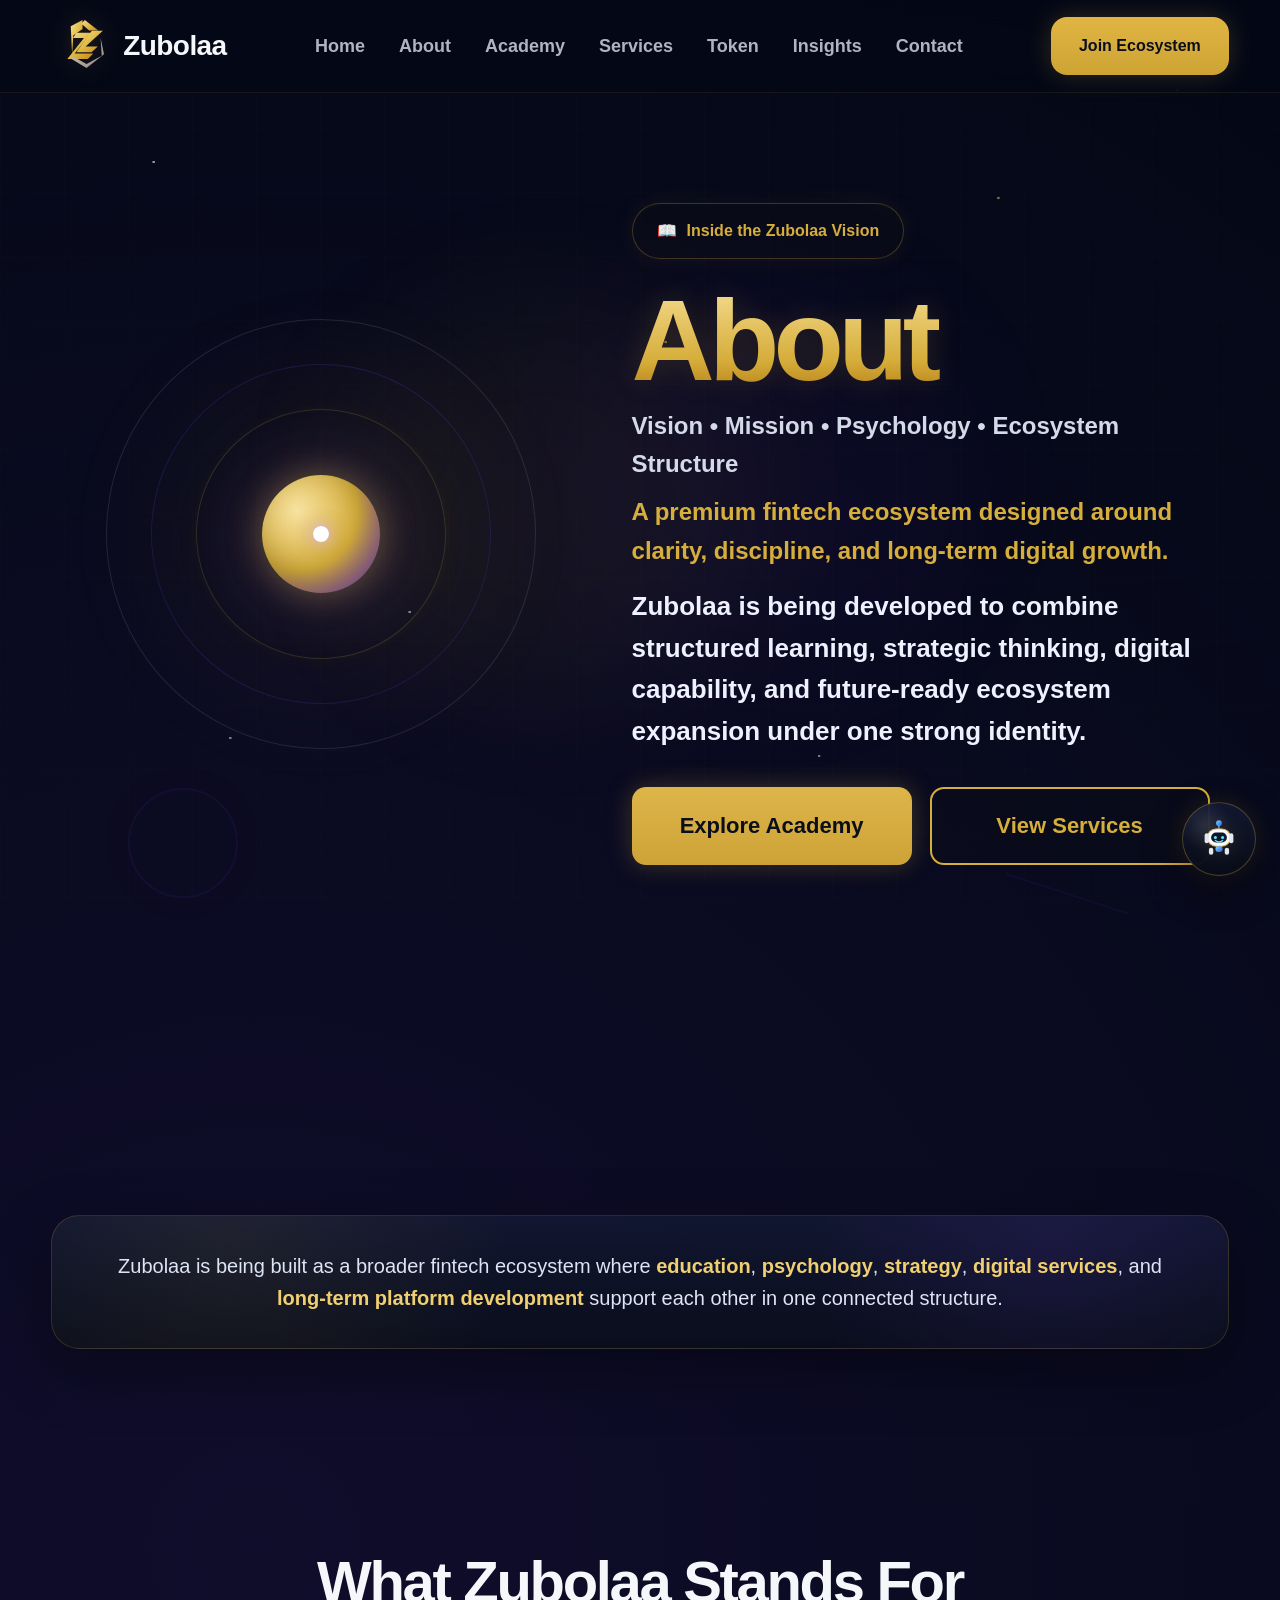
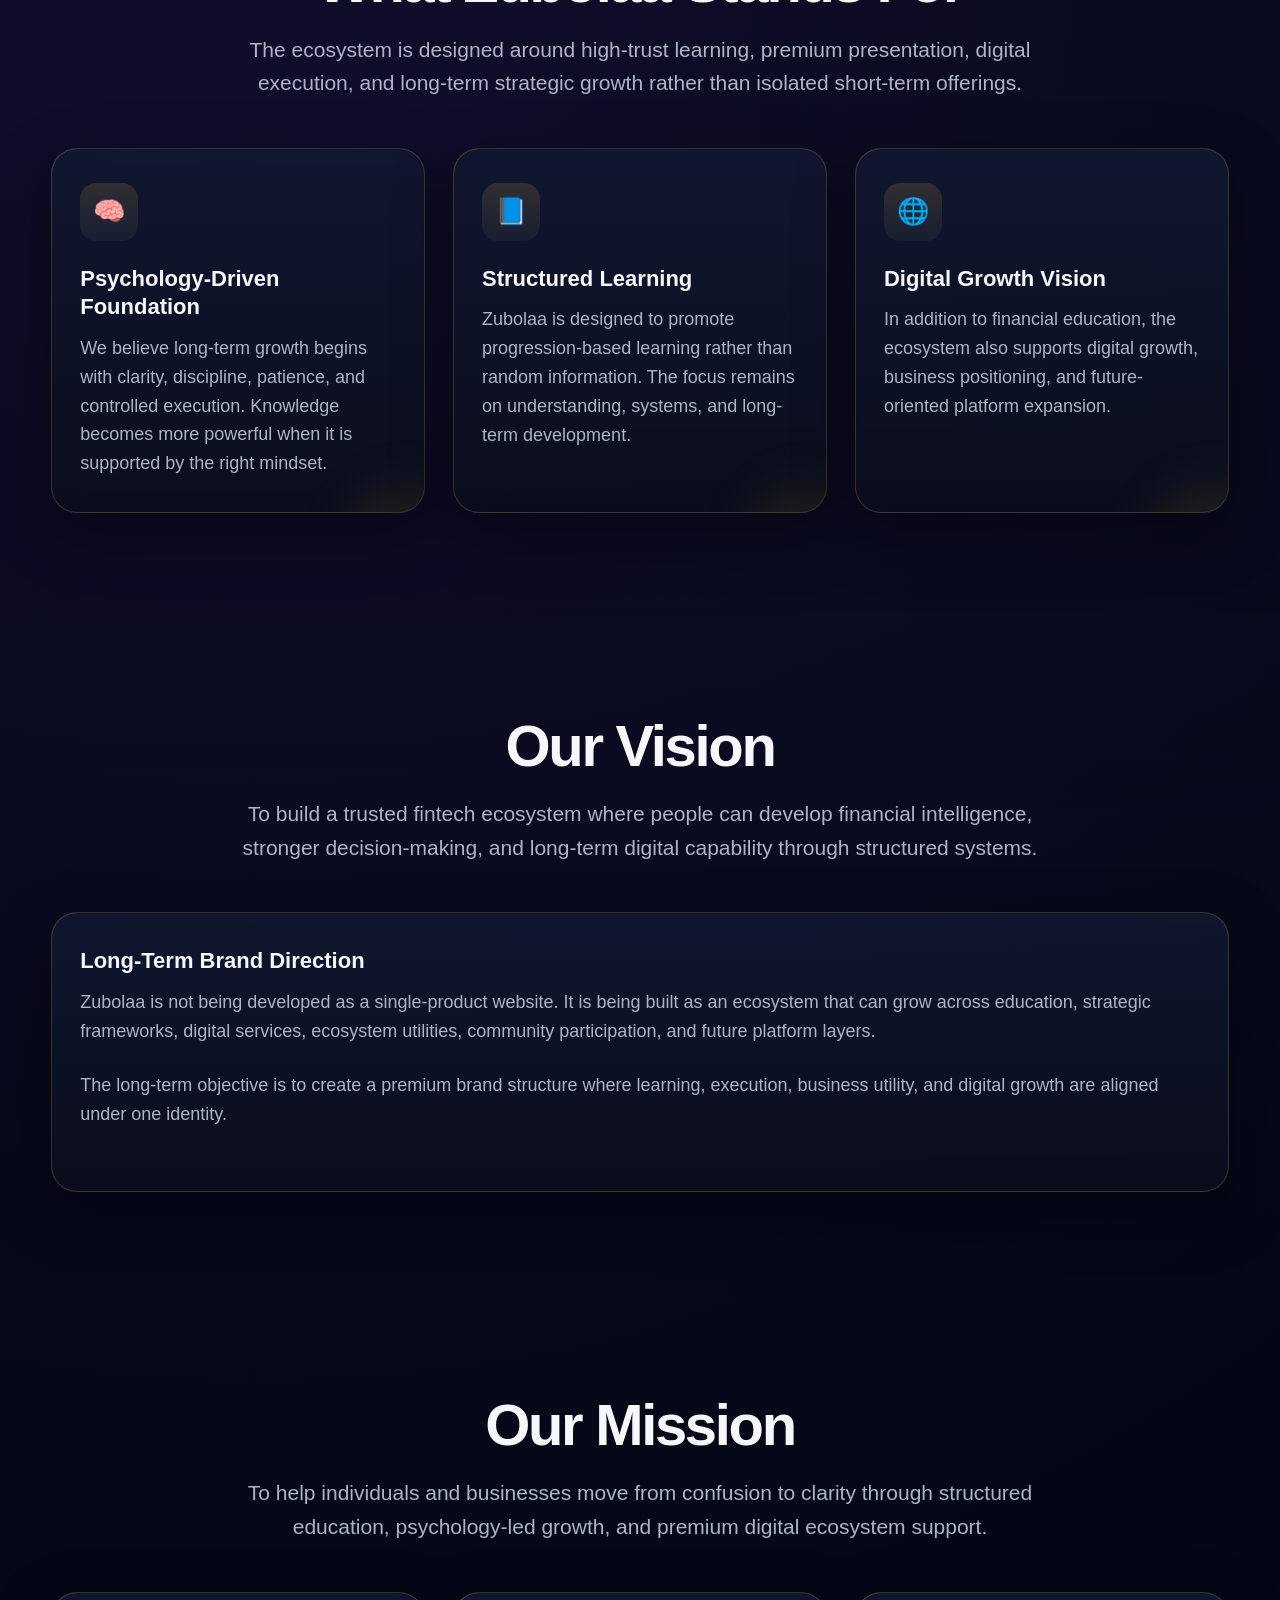
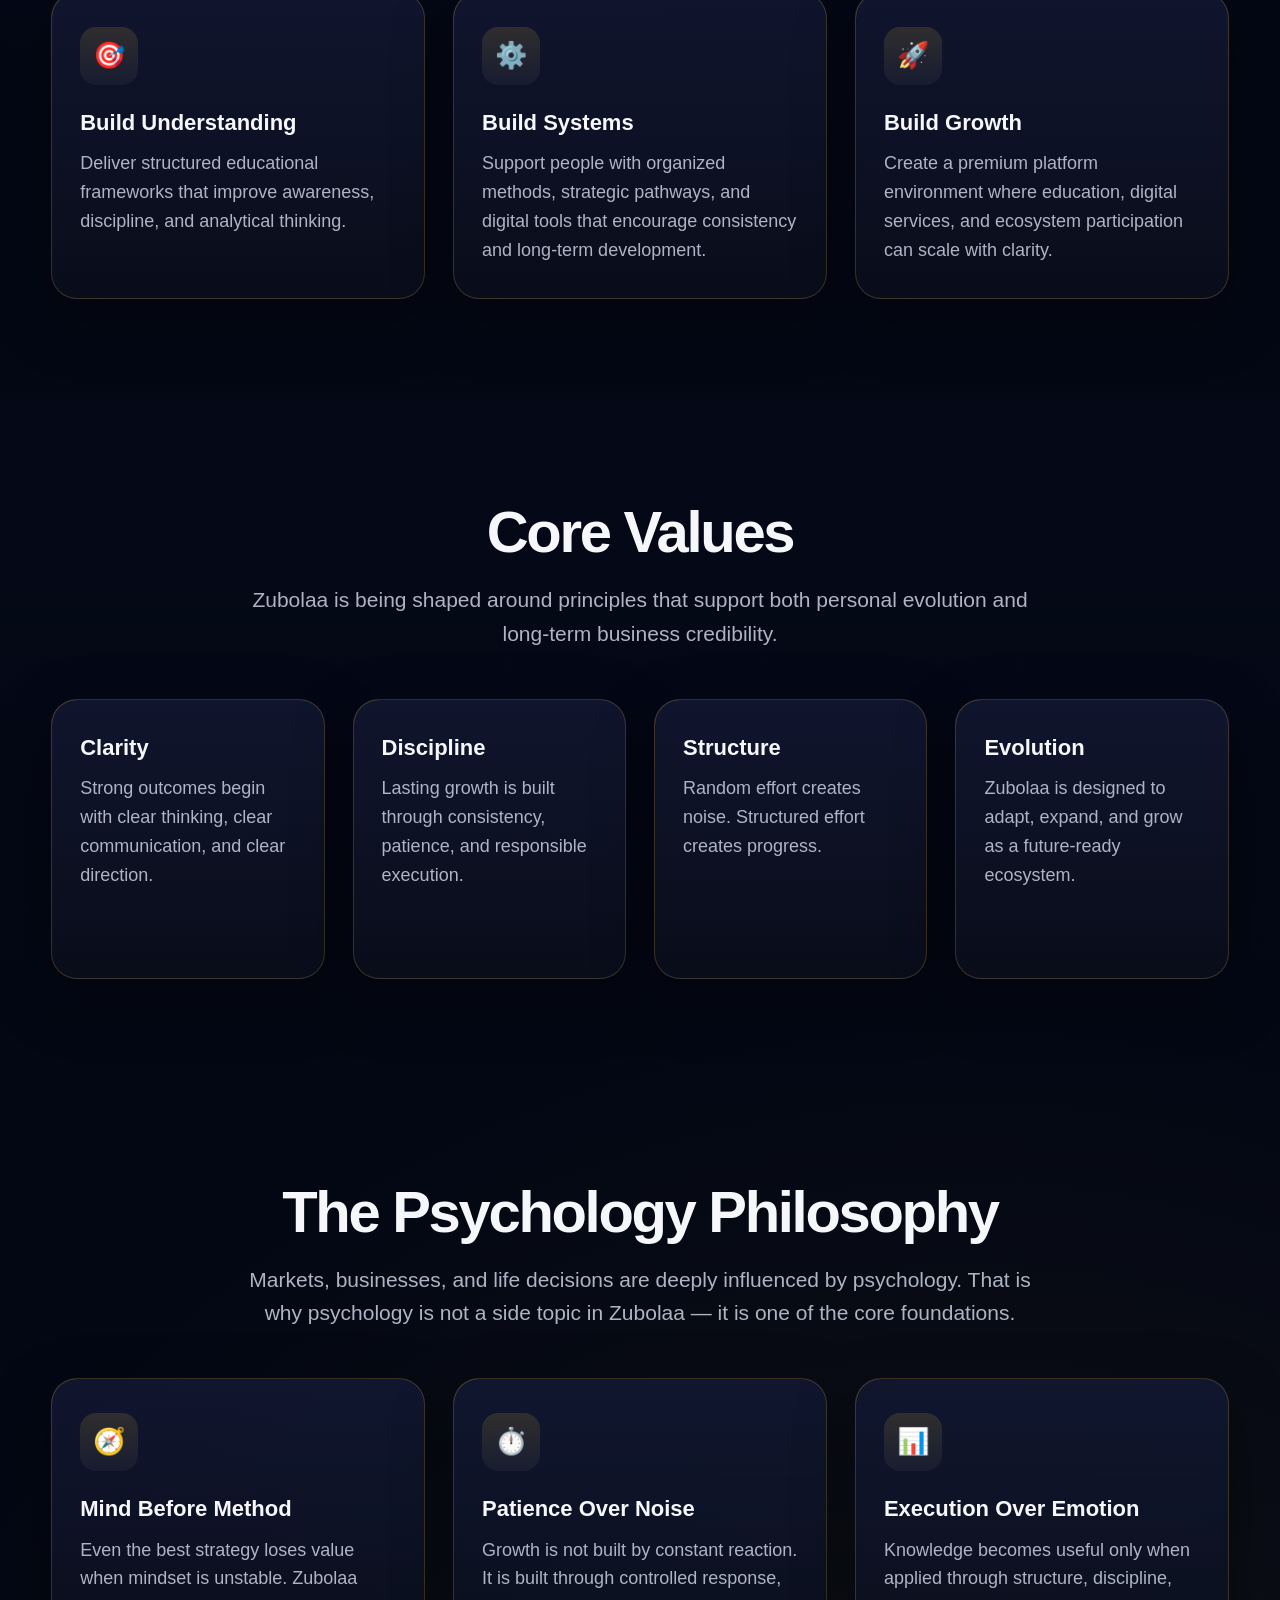
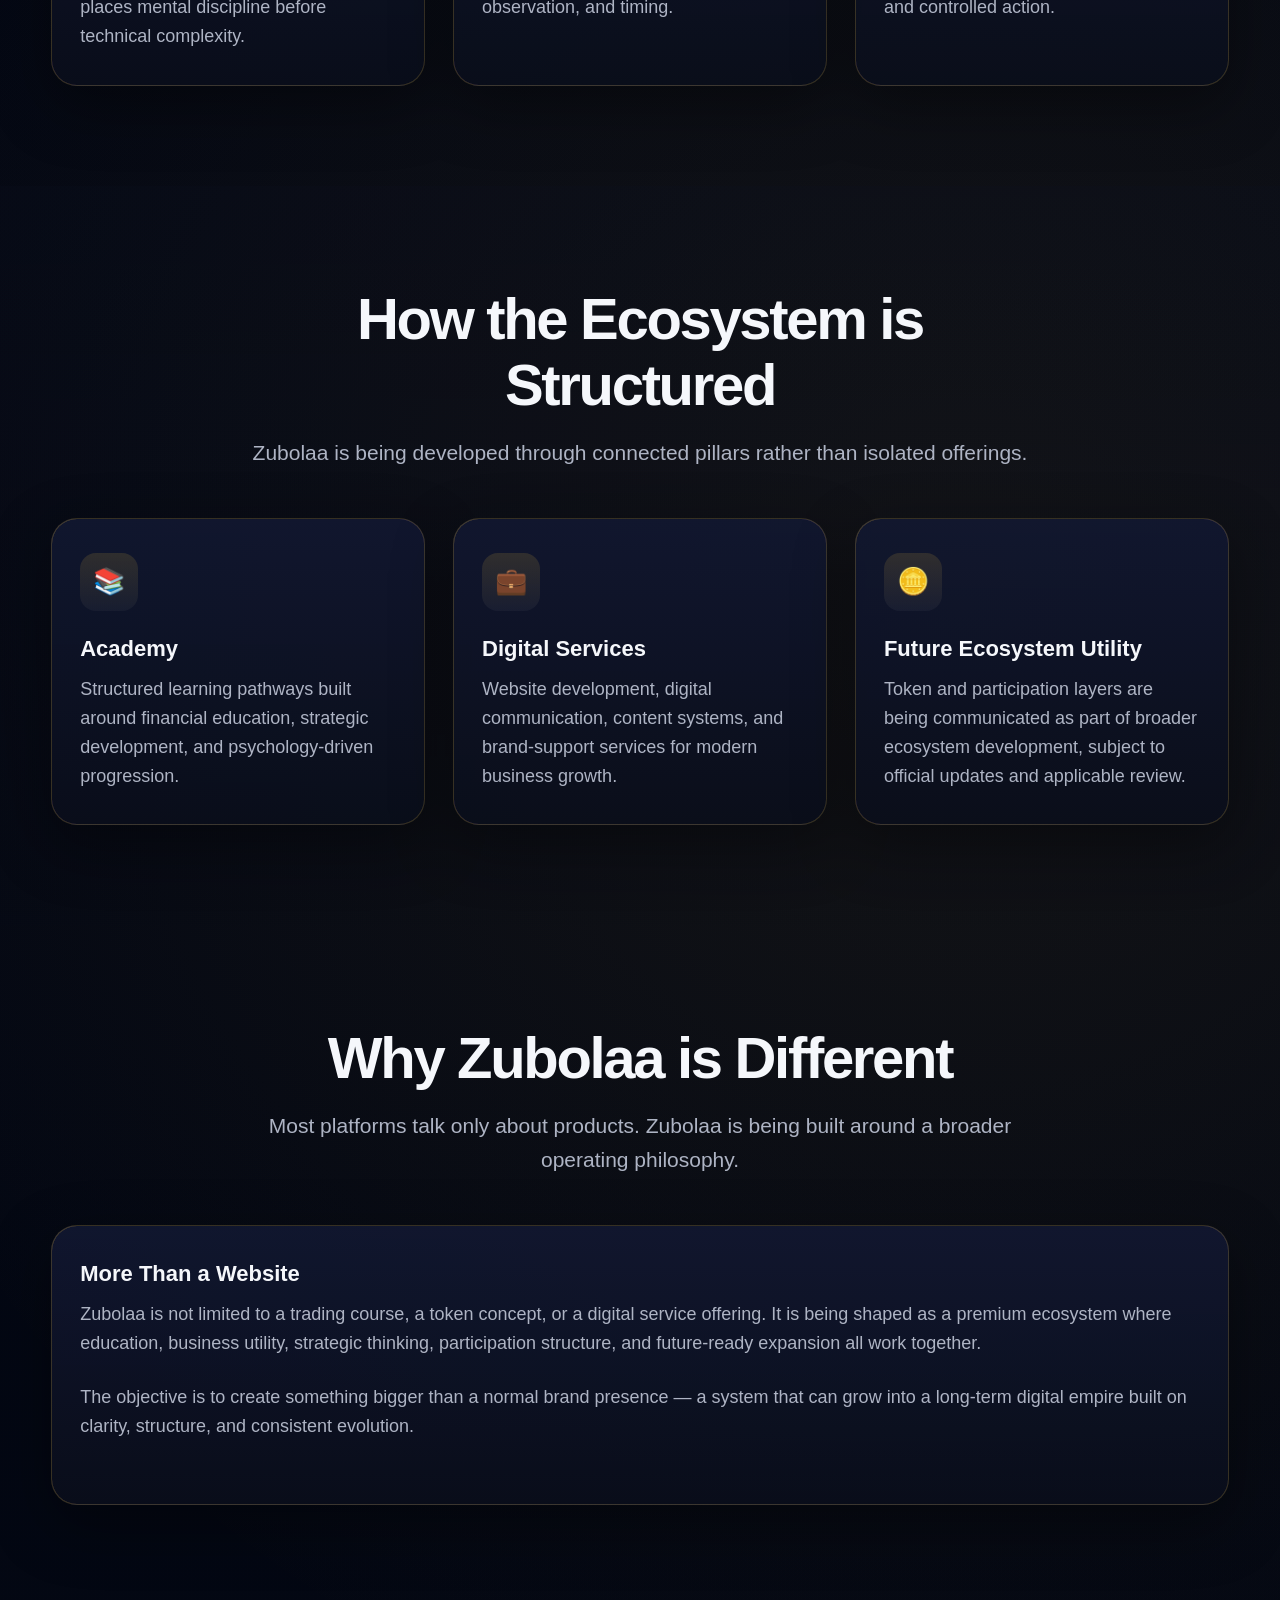
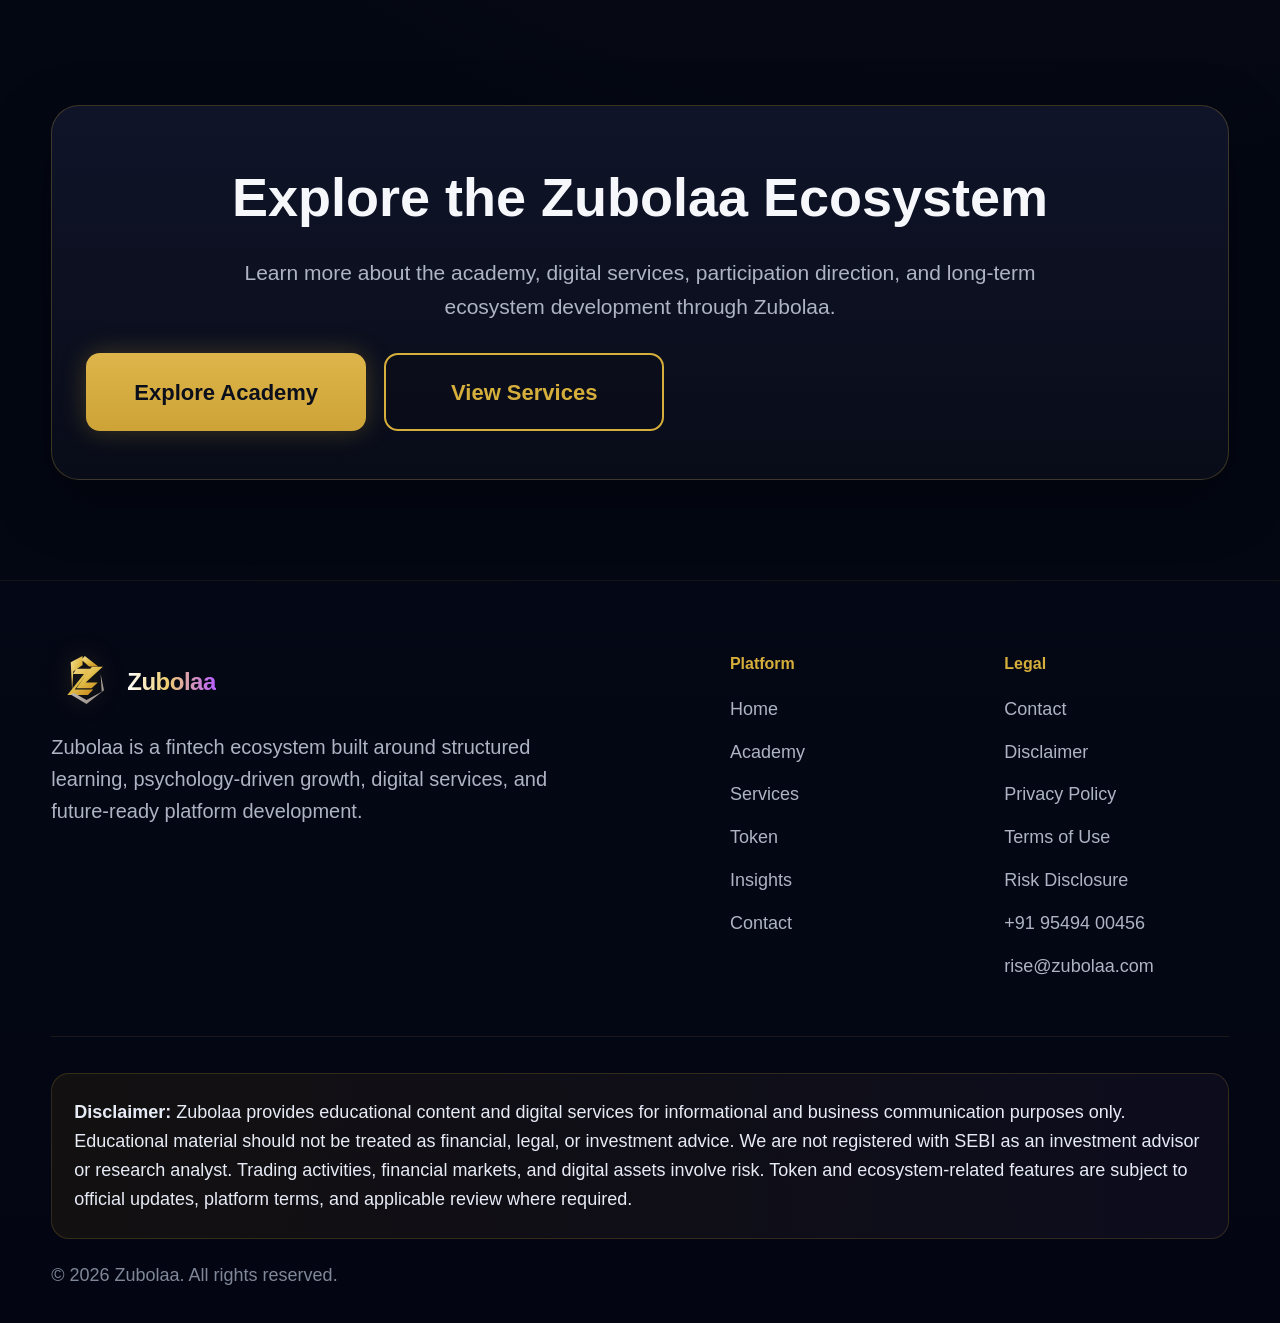
==== commit a5947839: "Update about.html" ====
--- a/about.html
+++ b/about.html
@@ -4,19 +4,155 @@
   <meta charset="UTF-8" />
   <meta name="viewport" content="width=device-width, initial-scale=1.0" />
 
-  <title>About Zubolaa | Vision, Mission & Fintech Ecosystem Philosophy</title>
-  <meta name="description" content="Learn about Zubolaa, a psychology-driven fintech ecosystem built around structured education, strategic frameworks, digital services, and long-term platform development." />
-  <meta name="keywords" content="About Zubolaa, Zubolaa vision, Zubolaa mission, fintech ecosystem, financial education, digital growth, trading psychology" />
+  <title>About Zubolaa | Vision, Mission & Ecosystem Philosophy</title>
+  <meta name="description" content="Discover Zubolaa's vision, mission, values, and psychology-driven fintech ecosystem philosophy built around structured education, strategy, and digital growth." />
+  <meta name="keywords" content="About Zubolaa, Zubolaa vision, Zubolaa mission, fintech ecosystem, trading psychology, financial education, digital growth" />
   <meta name="author" content="Zubolaa" />
   <meta name="robots" content="index, follow" />
   <link rel="canonical" href="https://zubolaa.com/about.html" />
 
-  <meta property="og:title" content="About Zubolaa | Vision, Mission & Fintech Ecosystem Philosophy" />
-  <meta property="og:description" content="A psychology-driven fintech ecosystem built around structured learning, strategic growth, digital services, and future-ready platform development." />
+  <meta property="og:title" content="About Zubolaa | Vision, Mission & Ecosystem Philosophy" />
+  <meta property="og:description" content="A premium fintech ecosystem built around structured learning, psychology-driven growth, digital services, and future-ready platform development." />
   <meta property="og:type" content="website" />
   <meta property="og:url" content="https://zubolaa.com/about.html" />
 
   <link rel="stylesheet" href="style.css" />
+
+  <style>
+    #about-hero{
+      min-height:92vh;
+    }
+
+    #about-hero .hero-layout{
+      padding-top:110px;
+      padding-bottom:90px;
+    }
+
+    .about-first-section{
+      padding-top:140px;
+    }
+
+    .about-hero-title{
+      font-size:clamp(4rem, 9vw, 7.2rem);
+    }
+
+    .about-highlight-card{
+      position:relative;
+      overflow:hidden;
+    }
+
+    .about-highlight-card::after{
+      content:"";
+      position:absolute;
+      inset:auto -20% -35% auto;
+      width:180px;
+      height:180px;
+      border-radius:50%;
+      background:radial-gradient(circle, rgba(214,174,59,0.18), transparent 68%);
+      filter:blur(20px);
+      pointer-events:none;
+    }
+
+    .tri-glow{
+      position:relative;
+      overflow:hidden;
+    }
+
+    .tri-glow::before{
+      content:"";
+      position:absolute;
+      inset:-1px;
+      border-radius:26px;
+      padding:1px;
+      background:
+        linear-gradient(135deg,
+          rgba(214,174,59,0.55) 0%,
+          rgba(124,58,237,0.35) 40%,
+          rgba(255,255,255,0.12) 100%);
+      -webkit-mask:
+        linear-gradient(#fff 0 0) content-box,
+        linear-gradient(#fff 0 0);
+      -webkit-mask-composite:xor;
+      mask-composite:exclude;
+      pointer-events:none;
+      opacity:.75;
+    }
+
+    .tri-glow:hover{
+      box-shadow:
+        0 28px 70px rgba(0,0,0,0.44),
+        0 0 22px rgba(214,174,59,0.12),
+        0 0 28px rgba(124,58,237,0.10);
+    }
+
+    .about-band{
+      padding:34px 28px;
+      border-radius:28px;
+      border:1px solid rgba(214,174,59,0.18);
+      background:
+        radial-gradient(circle at 15% 20%, rgba(214,174,59,0.08), transparent 28%),
+        radial-gradient(circle at 85% 22%, rgba(124,58,237,0.10), transparent 24%),
+        linear-gradient(180deg, rgba(18,24,50,0.92), rgba(10,14,27,0.95));
+      box-shadow:var(--shadow);
+      text-align:center;
+    }
+
+    .about-band p{
+      font-size:20px;
+      color:#dde4f4;
+      max-width:1080px;
+      margin:0 auto;
+    }
+
+    .about-band strong{
+      color:var(--gold-soft);
+    }
+
+    .section-head h2{
+      line-height:1.14;
+    }
+
+    .section{
+      scroll-margin-top:120px;
+    }
+
+    @media (max-width:900px){
+      #about-hero .hero-layout{
+        padding-top:90px;
+      }
+
+      .about-first-section{
+        padding-top:110px;
+      }
+    }
+
+    @media (max-width:760px){
+      #about-hero{
+        min-height:auto;
+      }
+
+      #about-hero .hero-layout{
+        padding-top:70px;
+        padding-bottom:70px;
+      }
+
+      .about-first-section{
+        padding-top:90px;
+      }
+
+      .about-band{
+        padding:26px 20px;
+      }
+
+      .about-band p{
+        font-size:17px;
+      }
+
+      .about-hero-title{
+        font-size:56px;
+      }
+    }
+  </style>
 </head>
 <body>
 
@@ -36,7 +172,6 @@
                 <stop offset="100%" stop-color="#8f867d"/>
               </linearGradient>
             </defs>
-
             <path d="M70 40 L112 18 L112 50 L79 73 L75 142 Z" fill="url(#zubGoldAboutHead)"/>
             <path d="M120 18 L168 55 L135 55 L108 31 Z" fill="url(#zubGoldAboutHead)"/>
             <path d="M90 63 H144 L84 137 H150 L131 156 H58 L117 82 H78 Z" fill="url(#zubGoldAboutHead)"/>
@@ -83,17 +218,17 @@
         <div class="hero-content">
           <div class="hero-badge">
             <span>📖</span>
-            <span>About Zubolaa</span>
-          </div>
-
-          <h1 class="hero-title">About</h1>
-          <p class="hero-kicker">Vision • Mission • Philosophy • Ecosystem Thinking</p>
-          <p class="hero-subtitle">A psychology-driven fintech ecosystem built for long-term growth.</p>
-          <p class="hero-quote">Zubolaa is being developed to combine knowledge, discipline, digital capability, and strategic direction under one premium ecosystem.</p>
+            <span>Inside the Zubolaa Vision</span>
+          </div>
+
+          <h1 class="hero-title about-hero-title">About</h1>
+          <p class="hero-kicker">Vision • Mission • Psychology • Ecosystem Structure</p>
+          <p class="hero-subtitle">A premium fintech ecosystem designed around clarity, discipline, and long-term digital growth.</p>
+          <p class="hero-quote">Zubolaa is being developed to combine structured learning, strategic thinking, digital capability, and future-ready ecosystem expansion under one strong identity.</p>
 
           <div class="hero-actions">
             <a href="academy.html" class="btn btn-primary">Explore Academy</a>
-            <a href="contact.html" class="btn btn-outline">Contact Zubolaa</a>
+            <a href="services.html" class="btn btn-outline">View Services</a>
           </div>
         </div>
       </div>
@@ -102,18 +237,30 @@
       <div class="hero-shape hero-shape-right"></div>
     </section>
 
+    <section class="section about-first-section">
+      <div class="container">
+        <div class="about-band">
+          <p>
+            Zubolaa is being built as a broader fintech ecosystem where <strong>education</strong>, <strong>psychology</strong>,
+            <strong>strategy</strong>, <strong>digital services</strong>, and <strong>long-term platform development</strong>
+            support each other in one connected structure.
+          </p>
+        </div>
+      </div>
+    </section>
+
     <section class="section">
       <div class="container">
         <div class="section-head">
           <h2>What Zubolaa Stands For</h2>
           <p>
-            Zubolaa is being built as a broader fintech ecosystem where education, psychology,
-            strategy, digital services, and long-term platform development support each other in one connected structure.
+            The ecosystem is designed around high-trust learning, premium presentation, digital execution,
+            and long-term strategic growth rather than isolated short-term offerings.
           </p>
         </div>
 
         <div class="card-grid three">
-          <div class="glass-card">
+          <div class="glass-card tri-glow about-highlight-card">
             <div class="icon-box">🧠</div>
             <h3>Psychology-Driven Foundation</h3>
             <p>
@@ -122,16 +269,16 @@
             </p>
           </div>
 
-          <div class="glass-card">
+          <div class="glass-card tri-glow about-highlight-card">
             <div class="icon-box">📘</div>
             <h3>Structured Learning</h3>
             <p>
               Zubolaa is designed to promote progression-based learning rather than random information.
-              The focus is on understanding, systems, and long-term development.
-            </p>
-          </div>
-
-          <div class="glass-card">
+              The focus remains on understanding, systems, and long-term development.
+            </p>
+          </div>
+
+          <div class="glass-card tri-glow about-highlight-card">
             <div class="icon-box">🌐</div>
             <h3>Digital Growth Vision</h3>
             <p>
@@ -153,7 +300,7 @@
           </p>
         </div>
 
-        <div class="glass-card">
+        <div class="glass-card tri-glow">
           <h3>Long-Term Brand Direction</h3>
           <p>
             Zubolaa is not being developed as a single-product website. It is being built as an ecosystem
@@ -180,7 +327,7 @@
         </div>
 
         <div class="card-grid three">
-          <div class="glass-card">
+          <div class="glass-card tri-glow">
             <div class="icon-box">🎯</div>
             <h3>Build Understanding</h3>
             <p>
@@ -189,7 +336,7 @@
             </p>
           </div>
 
-          <div class="glass-card">
+          <div class="glass-card tri-glow">
             <div class="icon-box">⚙️</div>
             <h3>Build Systems</h3>
             <p>
@@ -198,7 +345,7 @@
             </p>
           </div>
 
-          <div class="glass-card">
+          <div class="glass-card tri-glow">
             <div class="icon-box">🚀</div>
             <h3>Build Growth</h3>
             <p>
@@ -210,48 +357,40 @@
       </div>
     </section>
 
-    <section class="section section-alt" id="values">
+    <section class="section section-alt">
       <div class="container">
         <div class="section-head">
           <h2>Core Values</h2>
           <p>
-            The Zubolaa ecosystem is being shaped around principles that support both personal growth and long-term business credibility.
+            Zubolaa is being shaped around principles that support both personal evolution and long-term business credibility.
           </p>
         </div>
 
         <div class="card-grid four">
-          <div class="glass-card">
+          <div class="glass-card tri-glow">
             <h3>Clarity</h3>
-            <p>
-              Strong outcomes begin with clear thinking, clear communication, and clear direction.
-            </p>
-          </div>
-
-          <div class="glass-card">
+            <p>Strong outcomes begin with clear thinking, clear communication, and clear direction.</p>
+          </div>
+
+          <div class="glass-card tri-glow">
             <h3>Discipline</h3>
-            <p>
-              Lasting growth is built through consistency, patience, and responsible execution.
-            </p>
-          </div>
-
-          <div class="glass-card">
+            <p>Lasting growth is built through consistency, patience, and responsible execution.</p>
+          </div>
+
+          <div class="glass-card tri-glow">
             <h3>Structure</h3>
-            <p>
-              Random effort creates noise. Structured effort creates progress.
-            </p>
-          </div>
-
-          <div class="glass-card">
+            <p>Random effort creates noise. Structured effort creates progress.</p>
+          </div>
+
+          <div class="glass-card tri-glow">
             <h3>Evolution</h3>
-            <p>
-              Zubolaa is designed to adapt, expand, and grow as a future-ready ecosystem.
-            </p>
-          </div>
-        </div>
-      </div>
-    </section>
-
-    <section class="section" id="philosophy">
+            <p>Zubolaa is designed to adapt, expand, and grow as a future-ready ecosystem.</p>
+          </div>
+        </div>
+      </div>
+    </section>
+
+    <section class="section">
       <div class="container">
         <div class="section-head">
           <h2>The Psychology Philosophy</h2>
@@ -262,7 +401,7 @@
         </div>
 
         <div class="card-grid three">
-          <div class="glass-card">
+          <div class="glass-card tri-glow">
             <div class="icon-box">🧭</div>
             <h3>Mind Before Method</h3>
             <p>
@@ -271,7 +410,7 @@
             </p>
           </div>
 
-          <div class="glass-card">
+          <div class="glass-card tri-glow">
             <div class="icon-box">⏱️</div>
             <h3>Patience Over Noise</h3>
             <p>
@@ -280,7 +419,7 @@
             </p>
           </div>
 
-          <div class="glass-card">
+          <div class="glass-card tri-glow">
             <div class="icon-box">📊</div>
             <h3>Execution Over Emotion</h3>
             <p>
@@ -292,7 +431,7 @@
       </div>
     </section>
 
-    <section class="section section-alt" id="ecosystem-structure">
+    <section class="section section-alt">
       <div class="container">
         <div class="section-head">
           <h2>How the Ecosystem is Structured</h2>
@@ -302,7 +441,7 @@
         </div>
 
         <div class="card-grid three">
-          <div class="glass-card">
+          <div class="glass-card tri-glow">
             <div class="icon-box">📚</div>
             <h3>Academy</h3>
             <p>
@@ -311,7 +450,7 @@
             </p>
           </div>
 
-          <div class="glass-card">
+          <div class="glass-card tri-glow">
             <div class="icon-box">💼</div>
             <h3>Digital Services</h3>
             <p>
@@ -320,7 +459,7 @@
             </p>
           </div>
 
-          <div class="glass-card">
+          <div class="glass-card tri-glow">
             <div class="icon-box">🪙</div>
             <h3>Future Ecosystem Utility</h3>
             <p>
@@ -332,16 +471,16 @@
       </div>
     </section>
 
-    <section class="section" id="why-zubolaa">
+    <section class="section">
       <div class="container">
         <div class="section-head">
           <h2>Why Zubolaa is Different</h2>
           <p>
-            Most platforms speak only about products. Zubolaa is being built around a broader operating philosophy.
-          </p>
-        </div>
-
-        <div class="glass-card">
+            Most platforms talk only about products. Zubolaa is being built around a broader operating philosophy.
+          </p>
+        </div>
+
+        <div class="glass-card tri-glow">
           <h3>More Than a Website</h3>
           <p>
             Zubolaa is not limited to a trading course, a token concept, or a digital service offering.
@@ -357,7 +496,7 @@
       </div>
     </section>
 
-    <section class="section final-cta" id="join-ecosystem">
+    <section class="section final-cta">
       <div class="container">
         <div class="cta-box">
           <h2>Explore the Zubolaa Ecosystem</h2>
@@ -391,7 +530,6 @@
                   <stop offset="100%" stop-color="#8f867d"/>
                 </linearGradient>
               </defs>
-
               <path d="M70 40 L112 18 L112 50 L79 73 L75 142 Z" fill="url(#zubGoldAboutFoot)"/>
               <path d="M120 18 L168 55 L135 55 L108 31 Z" fill="url(#zubGoldAboutFoot)"/>
               <path d="M90 63 H144 L84 137 H150 L131 156 H58 L117 82 H78 Z" fill="url(#zubGoldAboutFoot)"/>
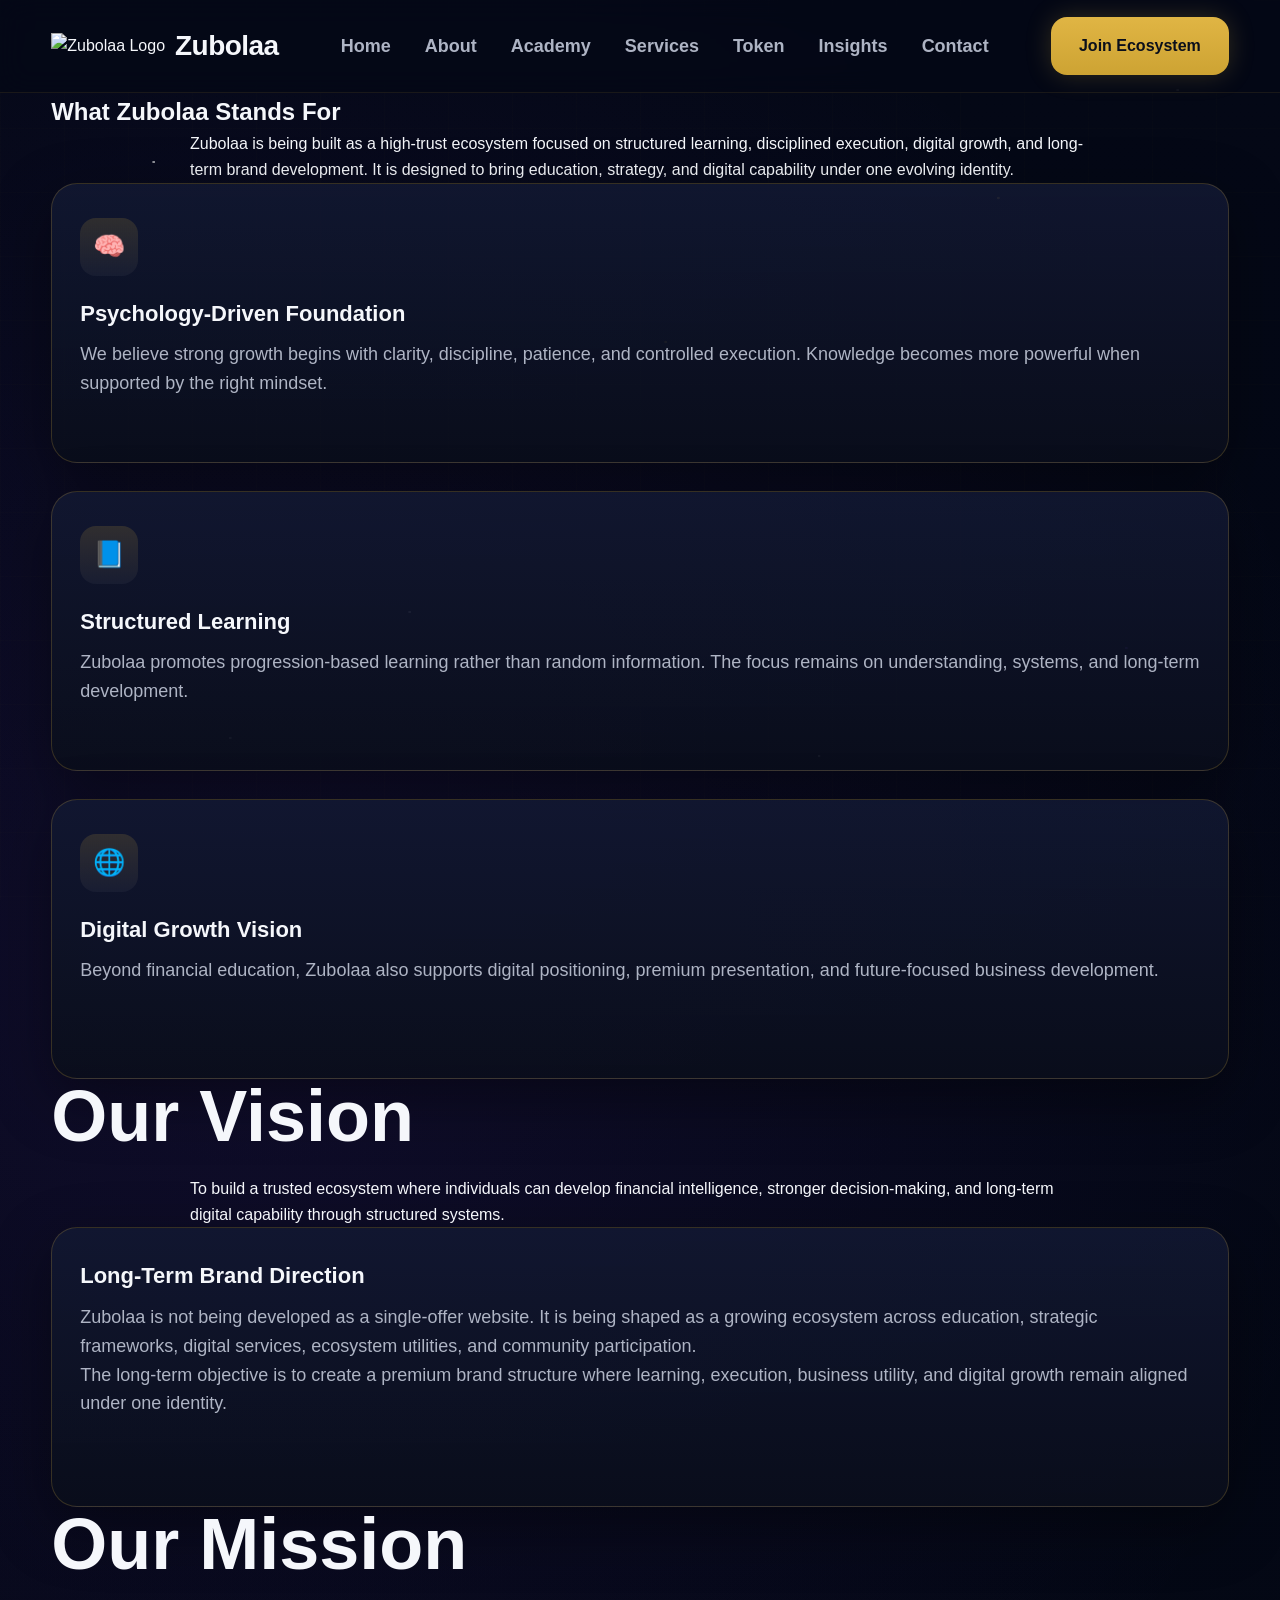
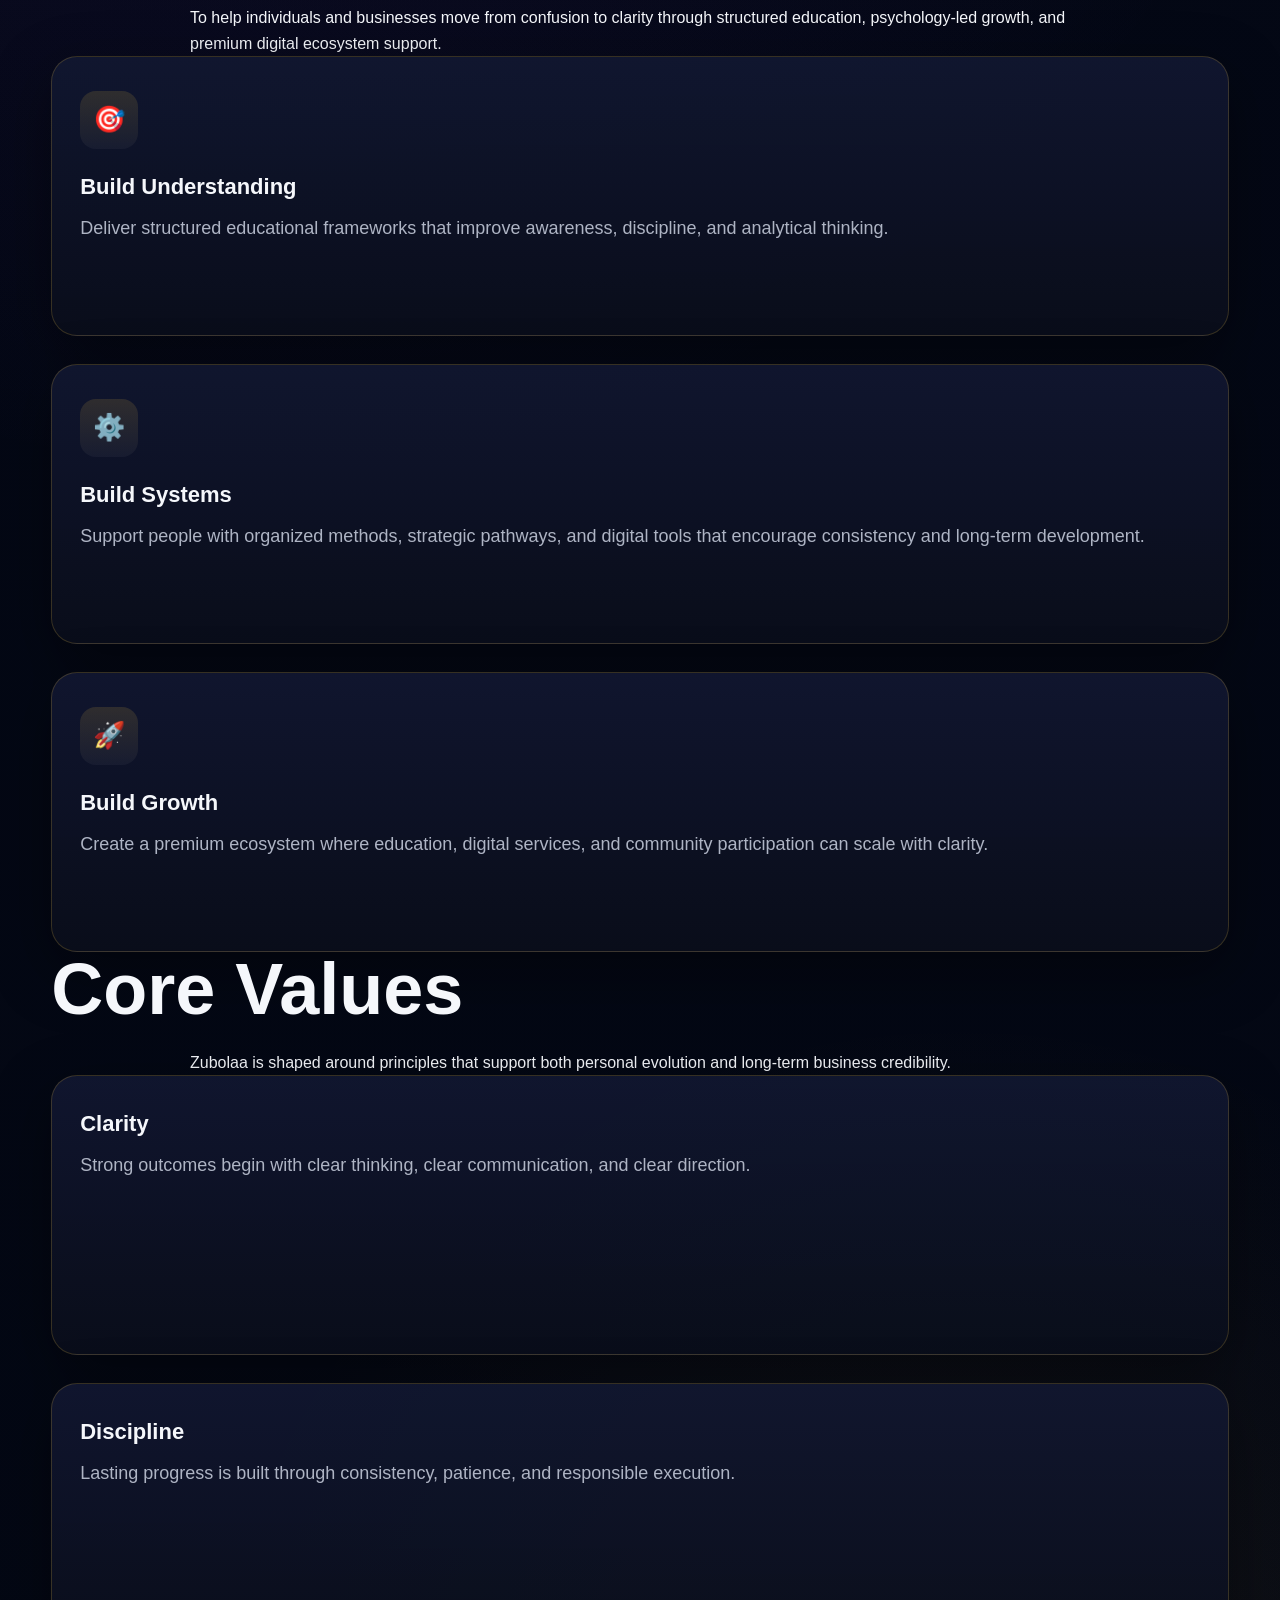
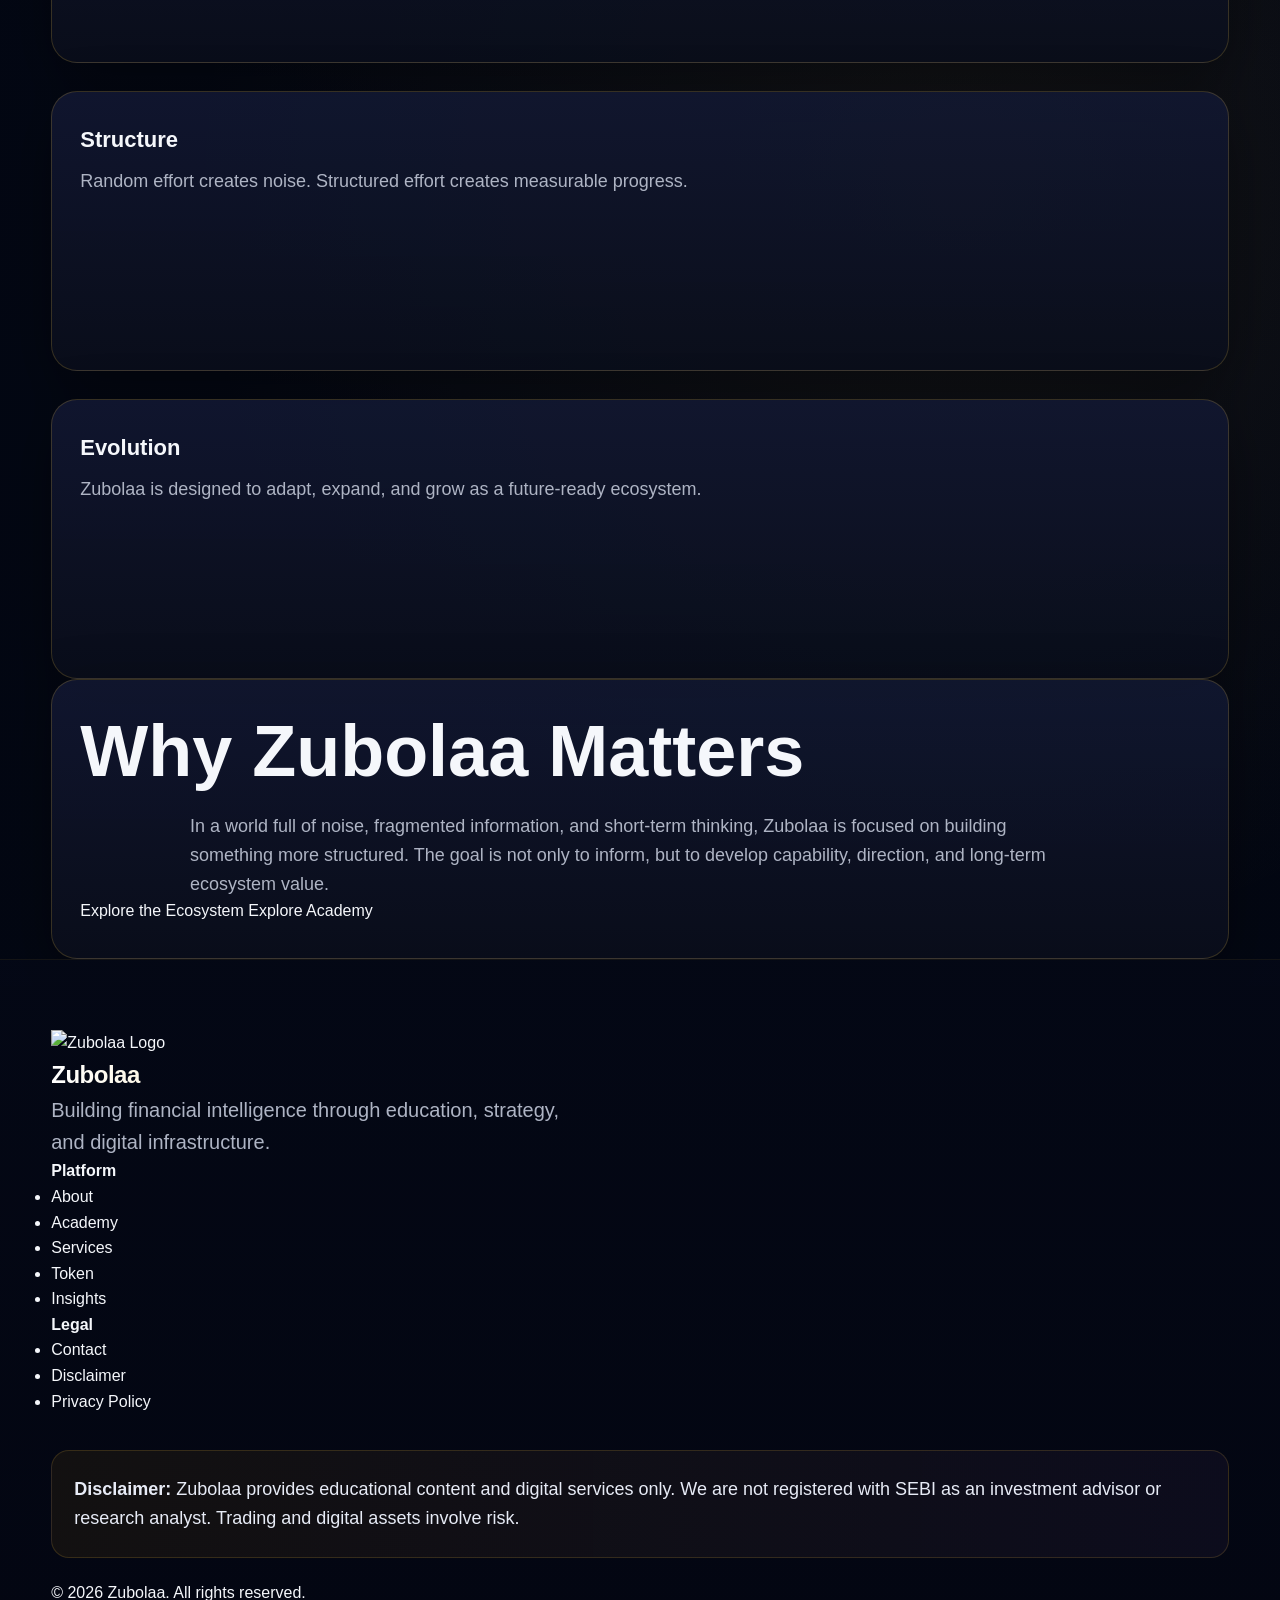
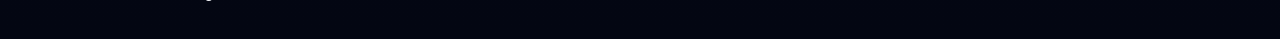
==== commit 57bbe1b8: "Update about.html" ====
--- a/about.html
+++ b/about.html
@@ -3,188 +3,22 @@
 <head>
   <meta charset="UTF-8" />
   <meta name="viewport" content="width=device-width, initial-scale=1.0" />
-
-  <title>About Zubolaa | Vision, Mission & Ecosystem Philosophy</title>
-  <meta name="description" content="Discover Zubolaa's vision, mission, values, and psychology-driven fintech ecosystem philosophy built around structured education, strategy, and digital growth." />
-  <meta name="keywords" content="About Zubolaa, Zubolaa vision, Zubolaa mission, fintech ecosystem, trading psychology, financial education, digital growth" />
-  <meta name="author" content="Zubolaa" />
-  <meta name="robots" content="index, follow" />
-  <link rel="canonical" href="https://zubolaa.com/about.html" />
-
-  <meta property="og:title" content="About Zubolaa | Vision, Mission & Ecosystem Philosophy" />
-  <meta property="og:description" content="A premium fintech ecosystem built around structured learning, psychology-driven growth, digital services, and future-ready platform development." />
-  <meta property="og:type" content="website" />
-  <meta property="og:url" content="https://zubolaa.com/about.html" />
-
+  <title>About Zubolaa | Vision, Mission & Values</title>
   <link rel="stylesheet" href="style.css" />
-
-  <style>
-    #about-hero{
-      min-height:92vh;
-    }
-
-    #about-hero .hero-layout{
-      padding-top:110px;
-      padding-bottom:90px;
-    }
-
-    .about-first-section{
-      padding-top:140px;
-    }
-
-    .about-hero-title{
-      font-size:clamp(4rem, 9vw, 7.2rem);
-    }
-
-    .about-highlight-card{
-      position:relative;
-      overflow:hidden;
-    }
-
-    .about-highlight-card::after{
-      content:"";
-      position:absolute;
-      inset:auto -20% -35% auto;
-      width:180px;
-      height:180px;
-      border-radius:50%;
-      background:radial-gradient(circle, rgba(214,174,59,0.18), transparent 68%);
-      filter:blur(20px);
-      pointer-events:none;
-    }
-
-    .tri-glow{
-      position:relative;
-      overflow:hidden;
-    }
-
-    .tri-glow::before{
-      content:"";
-      position:absolute;
-      inset:-1px;
-      border-radius:26px;
-      padding:1px;
-      background:
-        linear-gradient(135deg,
-          rgba(214,174,59,0.55) 0%,
-          rgba(124,58,237,0.35) 40%,
-          rgba(255,255,255,0.12) 100%);
-      -webkit-mask:
-        linear-gradient(#fff 0 0) content-box,
-        linear-gradient(#fff 0 0);
-      -webkit-mask-composite:xor;
-      mask-composite:exclude;
-      pointer-events:none;
-      opacity:.75;
-    }
-
-    .tri-glow:hover{
-      box-shadow:
-        0 28px 70px rgba(0,0,0,0.44),
-        0 0 22px rgba(214,174,59,0.12),
-        0 0 28px rgba(124,58,237,0.10);
-    }
-
-    .about-band{
-      padding:34px 28px;
-      border-radius:28px;
-      border:1px solid rgba(214,174,59,0.18);
-      background:
-        radial-gradient(circle at 15% 20%, rgba(214,174,59,0.08), transparent 28%),
-        radial-gradient(circle at 85% 22%, rgba(124,58,237,0.10), transparent 24%),
-        linear-gradient(180deg, rgba(18,24,50,0.92), rgba(10,14,27,0.95));
-      box-shadow:var(--shadow);
-      text-align:center;
-    }
-
-    .about-band p{
-      font-size:20px;
-      color:#dde4f4;
-      max-width:1080px;
-      margin:0 auto;
-    }
-
-    .about-band strong{
-      color:var(--gold-soft);
-    }
-
-    .section-head h2{
-      line-height:1.14;
-    }
-
-    .section{
-      scroll-margin-top:120px;
-    }
-
-    @media (max-width:900px){
-      #about-hero .hero-layout{
-        padding-top:90px;
-      }
-
-      .about-first-section{
-        padding-top:110px;
-      }
-    }
-
-    @media (max-width:760px){
-      #about-hero{
-        min-height:auto;
-      }
-
-      #about-hero .hero-layout{
-        padding-top:70px;
-        padding-bottom:70px;
-      }
-
-      .about-first-section{
-        padding-top:90px;
-      }
-
-      .about-band{
-        padding:26px 20px;
-      }
-
-      .about-band p{
-        font-size:17px;
-      }
-
-      .about-hero-title{
-        font-size:56px;
-      }
-    }
-  </style>
 </head>
 <body>
 
+  <!-- HEADER -->
   <header class="site-header">
     <div class="container nav-wrap">
-      <a href="index.html" class="brand" aria-label="Zubolaa Home">
-        <div class="brand-mark better-logo">
-          <svg class="zub-logo-svg" viewBox="0 0 220 220" aria-hidden="true">
-            <defs>
-              <linearGradient id="zubGoldAboutHead" x1="0%" y1="0%" x2="100%" y2="100%">
-                <stop offset="0%" stop-color="#f7df94"/>
-                <stop offset="50%" stop-color="#e0bb46"/>
-                <stop offset="100%" stop-color="#c78617"/>
-              </linearGradient>
-              <linearGradient id="zubSilverAboutHead" x1="0%" y1="0%" x2="100%" y2="100%">
-                <stop offset="0%" stop-color="#d7d1cc"/>
-                <stop offset="100%" stop-color="#8f867d"/>
-              </linearGradient>
-            </defs>
-            <path d="M70 40 L112 18 L112 50 L79 73 L75 142 Z" fill="url(#zubGoldAboutHead)"/>
-            <path d="M120 18 L168 55 L135 55 L108 31 Z" fill="url(#zubGoldAboutHead)"/>
-            <path d="M90 63 H144 L84 137 H150 L131 156 H58 L117 82 H78 Z" fill="url(#zubGoldAboutHead)"/>
-            <path d="M145 56 H184 L123 112 H166 L144 132 H90 Z" fill="url(#zubGoldAboutHead)"/>
-            <path d="M82 149 L126 174 L180 145 L176 82 L188 139 L126 188 L70 154 Z" fill="url(#zubSilverAboutHead)"/>
-          </svg>
-        </div>
+      <a href="index.html" class="brand">
+        <img src="images/zubolaa-logo.png" alt="Zubolaa Logo" class="brand-logo" />
         <span class="brand-text">Zubolaa</span>
       </a>
 
       <nav class="main-nav">
         <a href="index.html">Home</a>
-        <a href="about.html">About</a>
+        <a href="about.html" class="active">About</a>
         <a href="academy.html">Academy</a>
         <a href="services.html">Services</a>
         <a href="token.html">Token</a>
@@ -192,482 +26,220 @@
         <a href="contact.html">Contact</a>
       </nav>
 
-      <a href="contact.html" class="nav-cta">Join Ecosystem</a>
+      <a href="participation.html" class="nav-cta">Join Ecosystem</a>
     </div>
   </header>
 
-  <main>
-    <section class="hero" id="about-hero">
-      <div class="hero-grid"></div>
-      <div class="hero-glow hero-glow-left"></div>
-      <div class="hero-glow hero-glow-right"></div>
-
-      <div class="container hero-layout">
-        <div class="hero-visual">
-          <div class="cosmic-3d">
-            <div class="orbit orbit-one"></div>
-            <div class="orbit orbit-two"></div>
-            <div class="orbit orbit-three"></div>
-            <div class="planet-core"></div>
-            <div class="floating-node node-one"></div>
-            <div class="floating-node node-two"></div>
-            <div class="floating-node node-three"></div>
-          </div>
-        </div>
-
-        <div class="hero-content">
-          <div class="hero-badge">
-            <span>📖</span>
-            <span>Inside the Zubolaa Vision</span>
-          </div>
-
-          <h1 class="hero-title about-hero-title">About</h1>
-          <p class="hero-kicker">Vision • Mission • Psychology • Ecosystem Structure</p>
-          <p class="hero-subtitle">A premium fintech ecosystem designed around clarity, discipline, and long-term digital growth.</p>
-          <p class="hero-quote">Zubolaa is being developed to combine structured learning, strategic thinking, digital capability, and future-ready ecosystem expansion under one strong identity.</p>
-
-          <div class="hero-actions">
-            <a href="academy.html" class="btn btn-primary">Explore Academy</a>
-            <a href="services.html" class="btn btn-outline">View Services</a>
-          </div>
-        </div>
-      </div>
-
-      <div class="hero-shape hero-shape-left"></div>
-      <div class="hero-shape hero-shape-right"></div>
-    </section>
-
-    <section class="section about-first-section">
-      <div class="container">
-        <div class="about-band">
-          <p>
-            Zubolaa is being built as a broader fintech ecosystem where <strong>education</strong>, <strong>psychology</strong>,
-            <strong>strategy</strong>, <strong>digital services</strong>, and <strong>long-term platform development</strong>
-            support each other in one connected structure.
-          </p>
-        </div>
-      </div>
-    </section>
-
-    <section class="section">
-      <div class="container">
-        <div class="section-head">
-          <h2>What Zubolaa Stands For</h2>
-          <p>
-            The ecosystem is designed around high-trust learning, premium presentation, digital execution,
-            and long-term strategic growth rather than isolated short-term offerings.
-          </p>
-        </div>
-
-        <div class="card-grid three">
-          <div class="glass-card tri-glow about-highlight-card">
-            <div class="icon-box">🧠</div>
-            <h3>Psychology-Driven Foundation</h3>
-            <p>
-              We believe long-term growth begins with clarity, discipline, patience, and controlled execution.
-              Knowledge becomes more powerful when it is supported by the right mindset.
-            </p>
-          </div>
-
-          <div class="glass-card tri-glow about-highlight-card">
-            <div class="icon-box">📘</div>
-            <h3>Structured Learning</h3>
-            <p>
-              Zubolaa is designed to promote progression-based learning rather than random information.
-              The focus remains on understanding, systems, and long-term development.
-            </p>
-          </div>
-
-          <div class="glass-card tri-glow about-highlight-card">
-            <div class="icon-box">🌐</div>
-            <h3>Digital Growth Vision</h3>
-            <p>
-              In addition to financial education, the ecosystem also supports digital growth,
-              business positioning, and future-oriented platform expansion.
-            </p>
-          </div>
-        </div>
-      </div>
-    </section>
-
-    <section class="section section-alt">
-      <div class="container">
-        <div class="section-head">
-          <h2>Our Vision</h2>
-          <p>
-            To build a trusted fintech ecosystem where people can develop financial intelligence,
-            stronger decision-making, and long-term digital capability through structured systems.
-          </p>
-        </div>
-
-        <div class="glass-card tri-glow">
-          <h3>Long-Term Brand Direction</h3>
-          <p>
-            Zubolaa is not being developed as a single-product website. It is being built as an ecosystem
-            that can grow across education, strategic frameworks, digital services, ecosystem utilities,
-            community participation, and future platform layers.
-          </p>
-          <br>
-          <p>
-            The long-term objective is to create a premium brand structure where learning, execution,
-            business utility, and digital growth are aligned under one identity.
-          </p>
-        </div>
-      </div>
-    </section>
-
-    <section class="section">
-      <div class="container">
-        <div class="section-head">
-          <h2>Our Mission</h2>
-          <p>
-            To help individuals and businesses move from confusion to clarity through structured education,
-            psychology-led growth, and premium digital ecosystem support.
-          </p>
-        </div>
-
-        <div class="card-grid three">
-          <div class="glass-card tri-glow">
-            <div class="icon-box">🎯</div>
-            <h3>Build Understanding</h3>
-            <p>
-              Deliver structured educational frameworks that improve awareness, discipline,
-              and analytical thinking.
-            </p>
-          </div>
-
-          <div class="glass-card tri-glow">
-            <div class="icon-box">⚙️</div>
-            <h3>Build Systems</h3>
-            <p>
-              Support people with organized methods, strategic pathways, and digital tools
-              that encourage consistency and long-term development.
-            </p>
-          </div>
-
-          <div class="glass-card tri-glow">
-            <div class="icon-box">🚀</div>
-            <h3>Build Growth</h3>
-            <p>
-              Create a premium platform environment where education, digital services,
-              and ecosystem participation can scale with clarity.
-            </p>
-          </div>
-        </div>
-      </div>
-    </section>
-
-    <section class="section section-alt">
-      <div class="container">
-        <div class="section-head">
-          <h2>Core Values</h2>
-          <p>
-            Zubolaa is being shaped around principles that support both personal evolution and long-term business credibility.
-          </p>
-        </div>
-
-        <div class="card-grid four">
-          <div class="glass-card tri-glow">
-            <h3>Clarity</h3>
-            <p>Strong outcomes begin with clear thinking, clear communication, and clear direction.</p>
-          </div>
-
-          <div class="glass-card tri-glow">
-            <h3>Discipline</h3>
-            <p>Lasting growth is built through consistency, patience, and responsible execution.</p>
-          </div>
-
-          <div class="glass-card tri-glow">
-            <h3>Structure</h3>
-            <p>Random effort creates noise. Structured effort creates progress.</p>
-          </div>
-
-          <div class="glass-card tri-glow">
-            <h3>Evolution</h3>
-            <p>Zubolaa is designed to adapt, expand, and grow as a future-ready ecosystem.</p>
-          </div>
-        </div>
-      </div>
-    </section>
-
-    <section class="section">
-      <div class="container">
-        <div class="section-head">
-          <h2>The Psychology Philosophy</h2>
-          <p>
-            Markets, businesses, and life decisions are deeply influenced by psychology.
-            That is why psychology is not a side topic in Zubolaa — it is one of the core foundations.
-          </p>
-        </div>
-
-        <div class="card-grid three">
-          <div class="glass-card tri-glow">
-            <div class="icon-box">🧭</div>
-            <h3>Mind Before Method</h3>
-            <p>
-              Even the best strategy loses value when mindset is unstable. Zubolaa places mental discipline
-              before technical complexity.
-            </p>
-          </div>
-
-          <div class="glass-card tri-glow">
-            <div class="icon-box">⏱️</div>
-            <h3>Patience Over Noise</h3>
-            <p>
-              Growth is not built by constant reaction. It is built through controlled response,
-              observation, and timing.
-            </p>
-          </div>
-
-          <div class="glass-card tri-glow">
-            <div class="icon-box">📊</div>
-            <h3>Execution Over Emotion</h3>
-            <p>
-              Knowledge becomes useful only when applied through structure, discipline,
-              and controlled action.
-            </p>
-          </div>
-        </div>
-      </div>
-    </section>
-
-    <section class="section section-alt">
-      <div class="container">
-        <div class="section-head">
-          <h2>How the Ecosystem is Structured</h2>
-          <p>
-            Zubolaa is being developed through connected pillars rather than isolated offerings.
-          </p>
-        </div>
-
-        <div class="card-grid three">
-          <div class="glass-card tri-glow">
-            <div class="icon-box">📚</div>
-            <h3>Academy</h3>
-            <p>
-              Structured learning pathways built around financial education, strategic development,
-              and psychology-driven progression.
-            </p>
-          </div>
-
-          <div class="glass-card tri-glow">
-            <div class="icon-box">💼</div>
-            <h3>Digital Services</h3>
-            <p>
-              Website development, digital communication, content systems, and brand-support services
-              for modern business growth.
-            </p>
-          </div>
-
-          <div class="glass-card tri-glow">
-            <div class="icon-box">🪙</div>
-            <h3>Future Ecosystem Utility</h3>
-            <p>
-              Token and participation layers are being communicated as part of broader ecosystem development,
-              subject to official updates and applicable review.
-            </p>
-          </div>
-        </div>
-      </div>
-    </section>
-
-    <section class="section">
-      <div class="container">
-        <div class="section-head">
-          <h2>Why Zubolaa is Different</h2>
-          <p>
-            Most platforms talk only about products. Zubolaa is being built around a broader operating philosophy.
-          </p>
-        </div>
-
-        <div class="glass-card tri-glow">
-          <h3>More Than a Website</h3>
-          <p>
-            Zubolaa is not limited to a trading course, a token concept, or a digital service offering.
-            It is being shaped as a premium ecosystem where education, business utility, strategic thinking,
-            participation structure, and future-ready expansion all work together.
-          </p>
-          <br>
-          <p>
-            The objective is to create something bigger than a normal brand presence — a system that can grow
-            into a long-term digital empire built on clarity, structure, and consistent evolution.
-          </p>
-        </div>
-      </div>
-    </section>
-
-    <section class="section final-cta">
-      <div class="container">
-        <div class="cta-box">
-          <h2>Explore the Zubolaa Ecosystem</h2>
-          <p>
-            Learn more about the academy, digital services, participation direction, and long-term ecosystem development through Zubolaa.
-          </p>
-
-          <div class="hero-actions">
-            <a href="academy.html" class="btn btn-primary">Explore Academy</a>
-            <a href="services.html" class="btn btn-outline">View Services</a>
-          </div>
-        </div>
-      </div>
-    </section>
-  </main>
-
-  <footer class="site-footer" id="contact">
-    <div class="container footer-top">
+  <!-- ABOUT HERO -->
+  <section class="page-section first-section">
+    <div class="container center-text">
+      <h1 class="section-title xl">What Zubolaa Stands For</h1>
+      <p class="section-intro">
+        Zubolaa is being built as a high-trust ecosystem focused on structured learning,
+        disciplined execution, digital growth, and long-term brand development.
+        It is designed to bring education, strategy, and digital capability under one evolving identity.
+      </p>
+
+      <div class="card-grid three-col">
+        <div class="glass-card feature-card">
+          <div class="icon-box">🧠</div>
+          <h3>Psychology-Driven Foundation</h3>
+          <p>
+            We believe strong growth begins with clarity, discipline, patience, and controlled execution.
+            Knowledge becomes more powerful when supported by the right mindset.
+          </p>
+        </div>
+
+        <div class="glass-card feature-card">
+          <div class="icon-box">📘</div>
+          <h3>Structured Learning</h3>
+          <p>
+            Zubolaa promotes progression-based learning rather than random information.
+            The focus remains on understanding, systems, and long-term development.
+          </p>
+        </div>
+
+        <div class="glass-card feature-card">
+          <div class="icon-box">🌐</div>
+          <h3>Digital Growth Vision</h3>
+          <p>
+            Beyond financial education, Zubolaa also supports digital positioning,
+            premium presentation, and future-focused business development.
+          </p>
+        </div>
+      </div>
+    </div>
+  </section>
+
+  <!-- VISION -->
+  <section class="page-section">
+    <div class="container center-text">
+      <h2 class="section-title">Our Vision</h2>
+      <p class="section-intro">
+        To build a trusted ecosystem where individuals can develop financial intelligence,
+        stronger decision-making, and long-term digital capability through structured systems.
+      </p>
+
+      <div class="glass-card content-box left-text">
+        <h3>Long-Term Brand Direction</h3>
+        <p>
+          Zubolaa is not being developed as a single-offer website.
+          It is being shaped as a growing ecosystem across education, strategic frameworks,
+          digital services, ecosystem utilities, and community participation.
+        </p>
+        <p>
+          The long-term objective is to create a premium brand structure where learning,
+          execution, business utility, and digital growth remain aligned under one identity.
+        </p>
+      </div>
+    </div>
+  </section>
+
+  <!-- MISSION -->
+  <section class="page-section">
+    <div class="container center-text">
+      <h2 class="section-title">Our Mission</h2>
+      <p class="section-intro">
+        To help individuals and businesses move from confusion to clarity through structured education,
+        psychology-led growth, and premium digital ecosystem support.
+      </p>
+
+      <div class="card-grid three-col">
+        <div class="glass-card feature-card">
+          <div class="icon-box">🎯</div>
+          <h3>Build Understanding</h3>
+          <p>
+            Deliver structured educational frameworks that improve awareness,
+            discipline, and analytical thinking.
+          </p>
+        </div>
+
+        <div class="glass-card feature-card">
+          <div class="icon-box">⚙️</div>
+          <h3>Build Systems</h3>
+          <p>
+            Support people with organized methods, strategic pathways, and digital tools
+            that encourage consistency and long-term development.
+          </p>
+        </div>
+
+        <div class="glass-card feature-card">
+          <div class="icon-box">🚀</div>
+          <h3>Build Growth</h3>
+          <p>
+            Create a premium ecosystem where education, digital services,
+            and community participation can scale with clarity.
+          </p>
+        </div>
+      </div>
+    </div>
+  </section>
+
+  <!-- CORE VALUES -->
+  <section class="page-section">
+    <div class="container center-text">
+      <h2 class="section-title">Core Values</h2>
+      <p class="section-intro">
+        Zubolaa is shaped around principles that support both personal evolution
+        and long-term business credibility.
+      </p>
+
+      <div class="card-grid four-col">
+        <div class="glass-card feature-card">
+          <h3>Clarity</h3>
+          <p>
+            Strong outcomes begin with clear thinking, clear communication, and clear direction.
+          </p>
+        </div>
+
+        <div class="glass-card feature-card">
+          <h3>Discipline</h3>
+          <p>
+            Lasting progress is built through consistency, patience, and responsible execution.
+          </p>
+        </div>
+
+        <div class="glass-card feature-card">
+          <h3>Structure</h3>
+          <p>
+            Random effort creates noise. Structured effort creates measurable progress.
+          </p>
+        </div>
+
+        <div class="glass-card feature-card">
+          <h3>Evolution</h3>
+          <p>
+            Zubolaa is designed to adapt, expand, and grow as a future-ready ecosystem.
+          </p>
+        </div>
+      </div>
+    </div>
+  </section>
+
+  <!-- WHY ZUBOLAA MATTERS -->
+  <section class="page-section">
+    <div class="container">
+      <div class="glass-card closing-box center-text">
+        <h2 class="section-title">Why Zubolaa Matters</h2>
+        <p class="section-intro narrow">
+          In a world full of noise, fragmented information, and short-term thinking,
+          Zubolaa is focused on building something more structured.
+          The goal is not only to inform, but to develop capability, direction,
+          and long-term ecosystem value.
+        </p>
+
+        <div class="button-row center-btns">
+          <a href="index.html" class="gold-btn">Explore the Ecosystem</a>
+          <a href="academy.html" class="outline-btn">Explore Academy</a>
+        </div>
+      </div>
+    </div>
+  </section>
+
+  <!-- FOOTER -->
+  <footer class="site-footer">
+    <div class="container footer-grid">
       <div class="footer-brand">
-        <div class="footer-brand-row">
-          <div class="brand-mark better-logo">
-            <svg class="zub-logo-svg" viewBox="0 0 220 220" aria-hidden="true">
-              <defs>
-                <linearGradient id="zubGoldAboutFoot" x1="0%" y1="0%" x2="100%" y2="100%">
-                  <stop offset="0%" stop-color="#f7df94"/>
-                  <stop offset="50%" stop-color="#e0bb46"/>
-                  <stop offset="100%" stop-color="#c78617"/>
-                </linearGradient>
-                <linearGradient id="zubSilverAboutFoot" x1="0%" y1="0%" x2="100%" y2="100%">
-                  <stop offset="0%" stop-color="#d7d1cc"/>
-                  <stop offset="100%" stop-color="#8f867d"/>
-                </linearGradient>
-              </defs>
-              <path d="M70 40 L112 18 L112 50 L79 73 L75 142 Z" fill="url(#zubGoldAboutFoot)"/>
-              <path d="M120 18 L168 55 L135 55 L108 31 Z" fill="url(#zubGoldAboutFoot)"/>
-              <path d="M90 63 H144 L84 137 H150 L131 156 H58 L117 82 H78 Z" fill="url(#zubGoldAboutFoot)"/>
-              <path d="M145 56 H184 L123 112 H166 L144 132 H90 Z" fill="url(#zubGoldAboutFoot)"/>
-              <path d="M82 149 L126 174 L180 145 L176 82 L188 139 L126 188 L70 154 Z" fill="url(#zubSilverAboutFoot)"/>
-            </svg>
-          </div>
+        <div class="footer-brand-top">
+          <img src="images/zubolaa-logo.png" alt="Zubolaa Logo" class="footer-logo" />
           <h3>Zubolaa</h3>
         </div>
         <p>
-          Zubolaa is a fintech ecosystem built around structured learning, psychology-driven growth,
-          digital services, and future-ready platform development.
-        </p>
-      </div>
-
-      <div class="footer-links">
-        <div>
-          <h4>Platform</h4>
-          <a href="index.html">Home</a>
-          <a href="academy.html">Academy</a>
-          <a href="services.html">Services</a>
-          <a href="token.html">Token</a>
-          <a href="insights.html">Insights</a>
-          <a href="contact.html">Contact</a>
-        </div>
-
-        <div>
-          <h4>Legal</h4>
-          <a href="contact.html">Contact</a>
-          <a href="disclaimer.html">Disclaimer</a>
-          <a href="privacy-policy.html">Privacy Policy</a>
-          <a href="terms.html">Terms of Use</a>
-          <a href="risk-disclosure.html">Risk Disclosure</a>
-          <a href="tel:+919549400456">+91 95494 00456</a>
-          <a href="mailto:rise@zubolaa.com">rise@zubolaa.com</a>
-        </div>
+          Building financial intelligence through education, strategy,
+          and digital infrastructure.
+        </p>
+      </div>
+
+      <div>
+        <h4>Platform</h4>
+        <ul>
+          <li><a href="about.html">About</a></li>
+          <li><a href="academy.html">Academy</a></li>
+          <li><a href="services.html">Services</a></li>
+          <li><a href="token.html">Token</a></li>
+          <li><a href="insights.html">Insights</a></li>
+        </ul>
+      </div>
+
+      <div>
+        <h4>Legal</h4>
+        <ul>
+          <li><a href="contact.html">Contact</a></li>
+          <li><a href="#">Disclaimer</a></li>
+          <li><a href="#">Privacy Policy</a></li>
+        </ul>
       </div>
     </div>
 
     <div class="container">
       <div class="footer-disclaimer">
-        <strong>Disclaimer:</strong> Zubolaa provides educational content and digital services for informational and business communication purposes only.
-        Educational material should not be treated as financial, legal, or investment advice.
+        <strong>Disclaimer:</strong> Zubolaa provides educational content and digital services only.
         We are not registered with SEBI as an investment advisor or research analyst.
-        Trading activities, financial markets, and digital assets involve risk.
-        Token and ecosystem-related features are subject to official updates, platform terms, and applicable review where required.
-      </div>
-
-      <div class="footer-bottom">
-        <p>© <span id="year"></span> Zubolaa. All rights reserved.</p>
-      </div>
+        Trading and digital assets involve risk.
+      </div>
+      <p class="copyright">© 2026 Zubolaa. All rights reserved.</p>
     </div>
   </footer>
 
-  <div class="zub-chat-widget">
-    <button class="zub-chat-launcher" id="zubChatLauncher" onclick="toggleZubChat()" aria-label="Open Zubolaa Assistant">
-      <svg class="zub-bot-svg launcher-bot" viewBox="0 0 64 64" aria-hidden="true">
-        <defs>
-          <linearGradient id="zubBotBlueAbout" x1="0" y1="0" x2="1" y2="1">
-            <stop offset="0%" stop-color="#7dd3fc"/>
-            <stop offset="100%" stop-color="#2563eb"/>
-          </linearGradient>
-          <linearGradient id="zubBotGoldAbout" x1="0" y1="0" x2="1" y2="1">
-            <stop offset="0%" stop-color="#f4d06f"/>
-            <stop offset="100%" stop-color="#d6ae3b"/>
-          </linearGradient>
-        </defs>
-        <circle cx="32" cy="10" r="4" fill="url(#zubBotBlueAbout)"/>
-        <rect x="31" y="13" width="2" height="6" rx="1" fill="url(#zubBotBlueAbout)"/>
-        <rect x="16" y="18" width="32" height="24" rx="12" fill="#f8fafc" stroke="url(#zubBotGoldAbout)" stroke-width="1.4"/>
-        <rect x="21" y="23" width="22" height="14" rx="7" fill="#0f172a"/>
-        <circle cx="27" cy="30" r="2.1" fill="#67e8f9"/>
-        <circle cx="37" cy="30" r="2.1" fill="#67e8f9"/>
-        <path d="M27 34 Q32 38 37 34" fill="none" stroke="#67e8f9" stroke-width="1.8" stroke-linecap="round"/>
-        <rect x="27" y="42" width="10" height="8" rx="4" fill="url(#zubBotBlueAbout)"/>
-        <rect x="12" y="24" width="6" height="14" rx="3" fill="#e2e8f0"/>
-        <rect x="46" y="24" width="6" height="14" rx="3" fill="#e2e8f0"/>
-        <rect x="18" y="44" width="6" height="10" rx="3" fill="#e2e8f0"/>
-        <rect x="40" y="44" width="6" height="10" rx="3" fill="#e2e8f0"/>
-      </svg>
-    </button>
-
-    <div class="zub-chat-box" id="zubChatBox">
-      <div class="zub-chat-header">
-        <div class="zub-chat-header-left">
-          <div class="zub-chat-bot-icon">
-            <svg class="zub-bot-svg header-bot" viewBox="0 0 64 64" aria-hidden="true">
-              <defs>
-                <linearGradient id="zubBotBlueAbout2" x1="0" y1="0" x2="1" y2="1">
-                  <stop offset="0%" stop-color="#7dd3fc"/>
-                  <stop offset="100%" stop-color="#2563eb"/>
-                </linearGradient>
-                <linearGradient id="zubBotGoldAbout2" x1="0" y1="0" x2="1" y2="1">
-                  <stop offset="0%" stop-color="#f4d06f"/>
-                  <stop offset="100%" stop-color="#d6ae3b"/>
-                </linearGradient>
-              </defs>
-              <circle cx="32" cy="10" r="4" fill="url(#zubBotBlueAbout2)"/>
-              <rect x="31" y="13" width="2" height="6" rx="1" fill="url(#zubBotBlueAbout2)"/>
-              <rect x="16" y="18" width="32" height="24" rx="12" fill="#f8fafc" stroke="url(#zubBotGoldAbout2)" stroke-width="1.4"/>
-              <rect x="21" y="23" width="22" height="14" rx="7" fill="#0f172a"/>
-              <circle cx="27" cy="30" r="2.1" fill="#67e8f9"/>
-              <circle cx="37" cy="30" r="2.1" fill="#67e8f9"/>
-              <path d="M27 34 Q32 38 37 34" fill="none" stroke="#67e8f9" stroke-width="1.8" stroke-linecap="round"/>
-              <rect x="27" y="42" width="10" height="8" rx="4" fill="url(#zubBotBlueAbout2)"/>
-              <rect x="12" y="24" width="6" height="14" rx="3" fill="#e2e8f0"/>
-              <rect x="46" y="24" width="6" height="14" rx="3" fill="#e2e8f0"/>
-              <rect x="18" y="44" width="6" height="10" rx="3" fill="#e2e8f0"/>
-              <rect x="40" y="44" width="6" height="10" rx="3" fill="#e2e8f0"/>
-            </svg>
-          </div>
-          <div>
-            <h4 id="zubBotName">Zubolaa Assistant</h4>
-            <p>Online • Welcome to Zubolaa</p>
-          </div>
-        </div>
-        <button class="zub-chat-close" onclick="toggleZubChat()" aria-label="Close chat">×</button>
-      </div>
-
-      <div class="zub-chat-body">
-        <div class="zub-chat-message bot">
-          <span id="zubBotWelcome"></span>
-        </div>
-
-        <div class="zub-chat-actions">
-          <a href="academy.html" class="zub-chat-action-btn">📚 Explore Academy</a>
-          <a href="services.html" class="zub-chat-action-btn">💼 Digital Services</a>
-          <a href="token.html" class="zub-chat-action-btn">🪙 ZBL Token</a>
-          <a href="index.html#participation" class="zub-chat-action-btn">💰 Participation Program</a>
-          <a href="insights.html" class="zub-chat-action-btn">📈 Market Insights</a>
-          <a href="https://wa.me/919549400456" target="_blank" class="zub-chat-action-btn">💬 WhatsApp Support</a>
-          <a href="mailto:rise@zubolaa.com" class="zub-chat-action-btn">📩 Email Us</a>
-          <a href="contact.html" class="zub-chat-action-btn">🚀 Join Ecosystem</a>
-        </div>
-      </div>
-    </div>
-  </div>
-
-  <script src="script.js"></script>
 </body>
 </html>
--- a/style.css
+++ b/style.css
@@ -1296,3 +1296,31 @@
     max-width: 100%;
   }
 }
+.section-intro{
+  max-width: 900px;
+  margin: 0 auto;
+}
+.card p{
+  font-size: 18px;
+  line-height: 1.75;
+}
+section h2{
+  font-size: 72px;
+  line-height: 1.05;
+  margin-bottom: 22px;
+}
+@media (max-width: 768px){
+  section h2{
+    font-size: 42px;
+  }
+
+  .about-closing-box h2{
+    font-size: 36px;
+  }
+
+  .card p,
+  .section-intro,
+  .about-closing-box p{
+    font-size: 17px;
+  }
+}
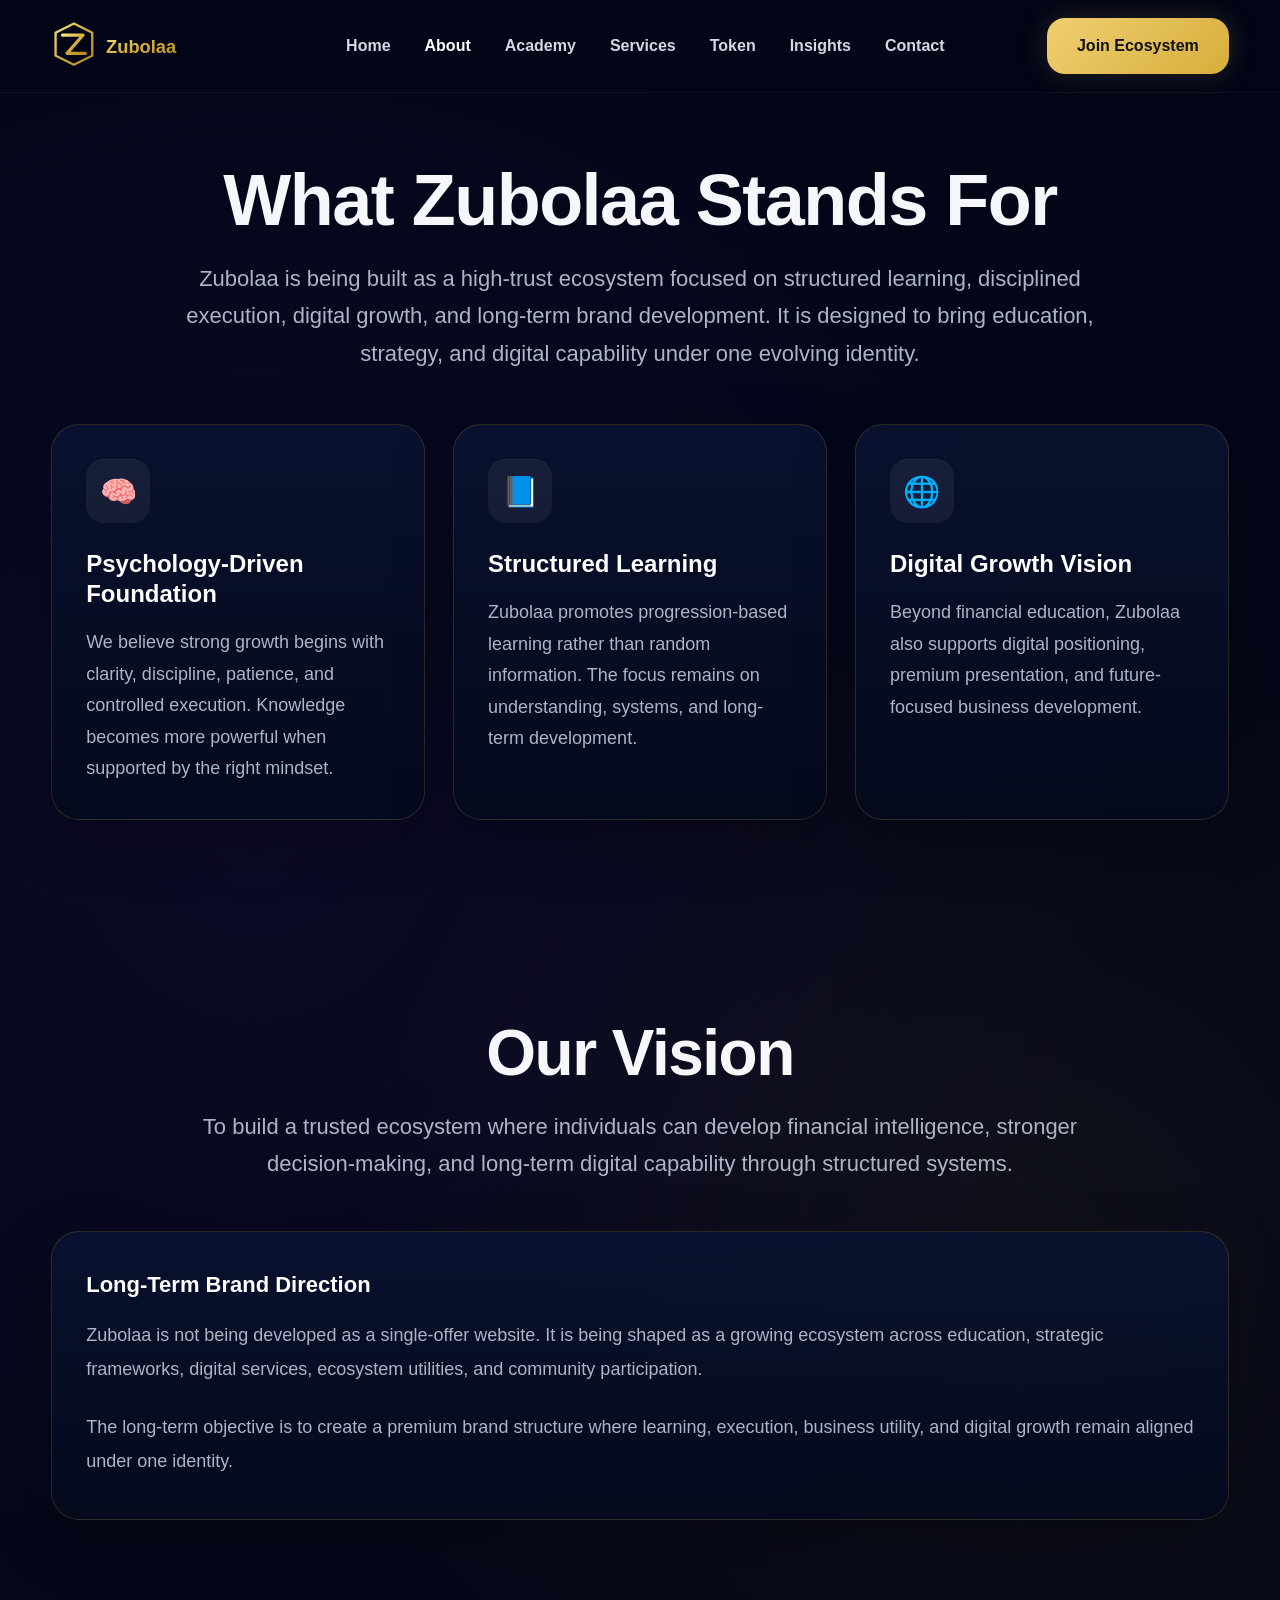
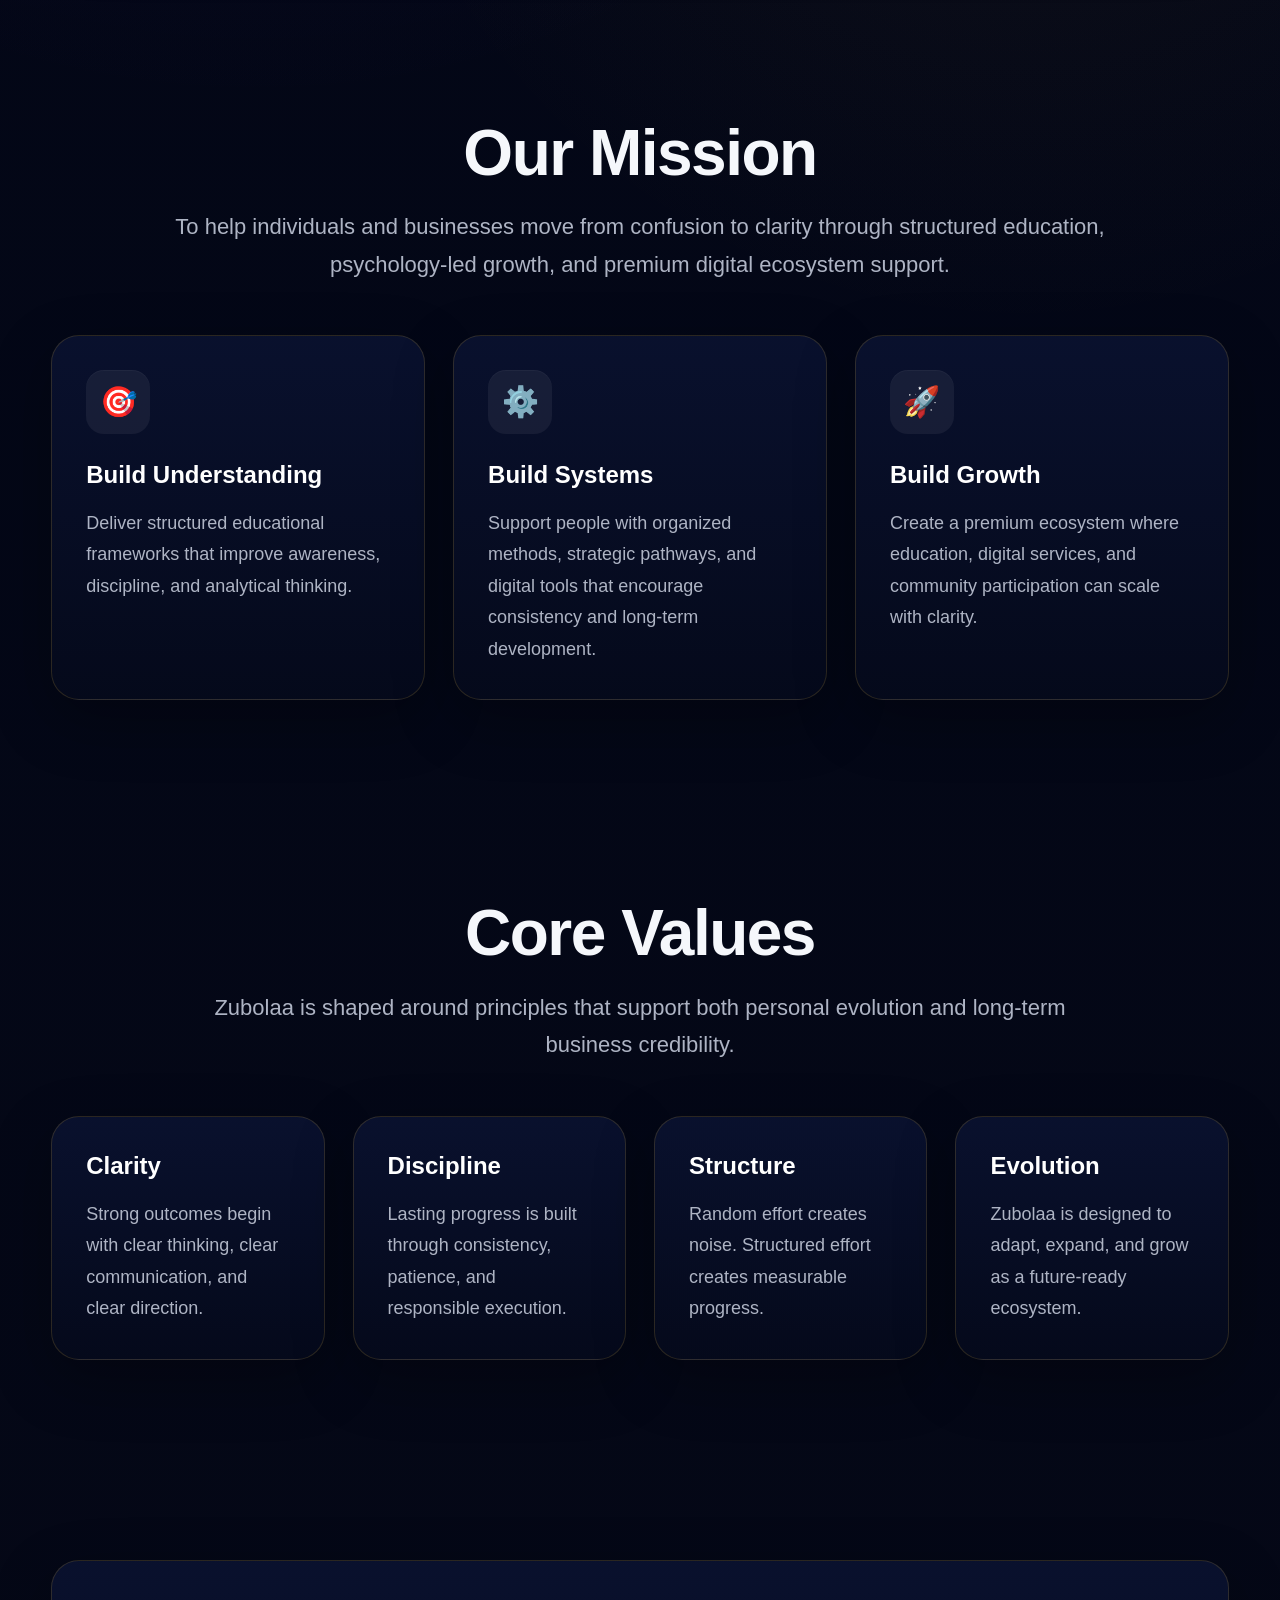
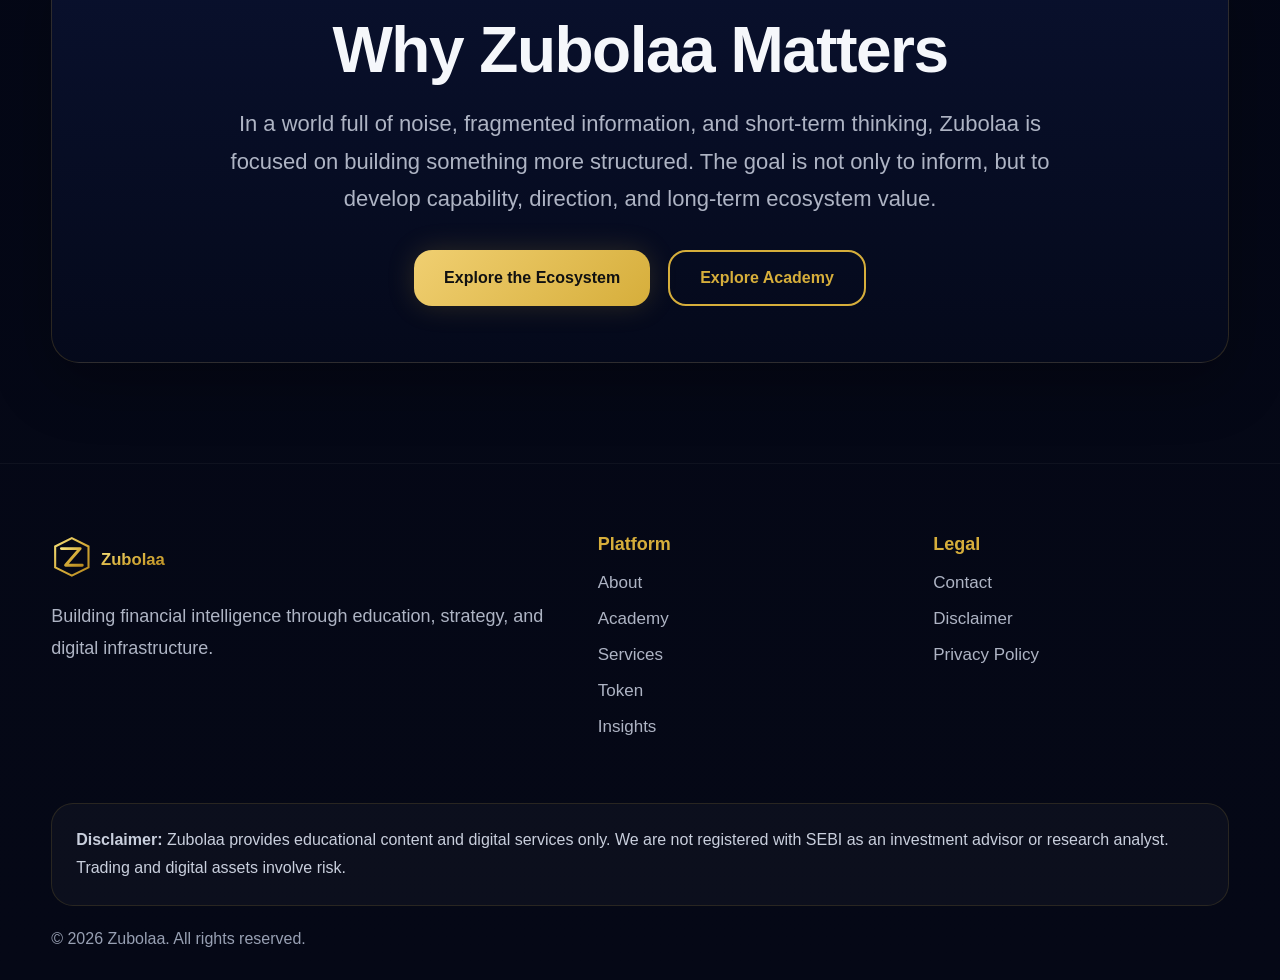
==== commit e6934ef7: "Update about.html" ====
--- a/about.html
+++ b/about.html
@@ -11,9 +11,43 @@
   <!-- HEADER -->
   <header class="site-header">
     <div class="container nav-wrap">
-      <a href="index.html" class="brand">
-        <img src="images/zubolaa-logo.png" alt="Zubolaa Logo" class="brand-logo" />
-        <span class="brand-text">Zubolaa</span>
+      <a href="index.html" class="brand" aria-label="Zubolaa Home">
+        <svg class="zubolaa-logo" viewBox="0 0 420 120" xmlns="http://www.w3.org/2000/svg">
+          <defs>
+            <linearGradient id="goldGradAbout" x1="0%" y1="0%" x2="100%" y2="100%">
+              <stop offset="0%" stop-color="#f7e27c"/>
+              <stop offset="50%" stop-color="#d6ae3b"/>
+              <stop offset="100%" stop-color="#b88a1f"/>
+            </linearGradient>
+          </defs>
+
+          <polygon
+            points="50,10 90,30 90,80 50,100 10,80 10,30"
+            fill="none"
+            stroke="url(#goldGradAbout)"
+            stroke-width="5"
+          />
+
+          <path
+            d="M25 35 L70 35 L35 75 L75 75"
+            fill="none"
+            stroke="url(#goldGradAbout)"
+            stroke-width="7"
+            stroke-linecap="round"
+            stroke-linejoin="round"
+          />
+
+          <text
+            x="120"
+            y="75"
+            font-size="40"
+            font-family="Arial, Helvetica, sans-serif"
+            font-weight="700"
+            fill="url(#goldGradAbout)"
+          >
+            Zubolaa
+          </text>
+        </svg>
       </a>
 
       <nav class="main-nav">
@@ -145,28 +179,28 @@
       </p>
 
       <div class="card-grid four-col">
-        <div class="glass-card feature-card">
+        <div class="glass-card feature-card compact-card">
           <h3>Clarity</h3>
           <p>
             Strong outcomes begin with clear thinking, clear communication, and clear direction.
           </p>
         </div>
 
-        <div class="glass-card feature-card">
+        <div class="glass-card feature-card compact-card">
           <h3>Discipline</h3>
           <p>
             Lasting progress is built through consistency, patience, and responsible execution.
           </p>
         </div>
 
-        <div class="glass-card feature-card">
+        <div class="glass-card feature-card compact-card">
           <h3>Structure</h3>
           <p>
             Random effort creates noise. Structured effort creates measurable progress.
           </p>
         </div>
 
-        <div class="glass-card feature-card">
+        <div class="glass-card feature-card compact-card">
           <h3>Evolution</h3>
           <p>
             Zubolaa is designed to adapt, expand, and grow as a future-ready ecosystem.
@@ -200,10 +234,45 @@
   <footer class="site-footer">
     <div class="container footer-grid">
       <div class="footer-brand">
-        <div class="footer-brand-top">
-          <img src="images/zubolaa-logo.png" alt="Zubolaa Logo" class="footer-logo" />
-          <h3>Zubolaa</h3>
-        </div>
+        <a href="index.html" class="brand footer-brand-link">
+          <svg class="zubolaa-logo footer-svg-logo" viewBox="0 0 420 120" xmlns="http://www.w3.org/2000/svg">
+            <defs>
+              <linearGradient id="goldGradFooterAbout" x1="0%" y1="0%" x2="100%" y2="100%">
+                <stop offset="0%" stop-color="#f7e27c"/>
+                <stop offset="50%" stop-color="#d6ae3b"/>
+                <stop offset="100%" stop-color="#b88a1f"/>
+              </linearGradient>
+            </defs>
+
+            <polygon
+              points="50,10 90,30 90,80 50,100 10,80 10,30"
+              fill="none"
+              stroke="url(#goldGradFooterAbout)"
+              stroke-width="5"
+            />
+
+            <path
+              d="M25 35 L70 35 L35 75 L75 75"
+              fill="none"
+              stroke="url(#goldGradFooterAbout)"
+              stroke-width="7"
+              stroke-linecap="round"
+              stroke-linejoin="round"
+            />
+
+            <text
+              x="120"
+              y="75"
+              font-size="40"
+              font-family="Arial, Helvetica, sans-serif"
+              font-weight="700"
+              fill="url(#goldGradFooterAbout)"
+            >
+              Zubolaa
+            </text>
+          </svg>
+        </a>
+
         <p>
           Building financial intelligence through education, strategy,
           and digital infrastructure.
@@ -225,8 +294,8 @@
         <h4>Legal</h4>
         <ul>
           <li><a href="contact.html">Contact</a></li>
-          <li><a href="#">Disclaimer</a></li>
-          <li><a href="#">Privacy Policy</a></li>
+          <li><a href="disclaimer.html">Disclaimer</a></li>
+          <li><a href="privacy.html">Privacy Policy</a></li>
         </ul>
       </div>
     </div>
--- a/style.css
+++ b/style.css
@@ -1,15 +1,14 @@
 :root{
   --bg:#050816;
-  --bg-soft:#0b1226;
-  --panel:rgba(12,18,38,0.72);
-  --panel-2:rgba(16,23,48,0.88);
-  --line:rgba(214,174,59,0.20);
+  --bg-soft:#081129;
+  --panel:rgba(8, 14, 38, 0.78);
+  --panel-2:rgba(11, 18, 38, 0.92);
+  --line:rgba(214,174,59,0.18);
   --gold:#d6ae3b;
-  --gold-soft:#f0cf71;
+  --gold-soft:#f1d06d;
   --text:#f5f7fb;
   --muted:#aeb4c4;
-  --purple:#7c3aed;
-  --shadow:0 20px 60px rgba(0,0,0,0.38);
+  --shadow:0 20px 60px rgba(0,0,0,0.28);
 }
 
 *{
@@ -23,85 +22,32 @@
 }
 
 body{
-  font-family: Arial, Helvetica, sans-serif;
+  font-family:Arial, Helvetica, sans-serif;
+  color:var(--text);
   background:
-    radial-gradient(circle at 20% 20%, rgba(124,58,237,0.10), transparent 28%),
-    radial-gradient(circle at 75% 70%, rgba(214,174,59,0.08), transparent 22%),
-    linear-gradient(180deg, #040816 0%, #030712 100%);
-  color:var(--text);
-  line-height:1.6;
+    radial-gradient(circle at 20% 20%, rgba(124,58,237,0.08), transparent 25%),
+    radial-gradient(circle at 80% 30%, rgba(214,174,59,0.06), transparent 22%),
+    linear-gradient(180deg, #020617 0%, #050816 100%);
+  background-color:var(--bg);
   overflow-x:hidden;
-}
-
-body::before{
-  content:"";
-  position:fixed;
-  inset:0;
-  pointer-events:none;
-  background-image:
-    linear-gradient(rgba(214,174,59,0.05) 1px, transparent 1px),
-    linear-gradient(90deg, rgba(214,174,59,0.05) 1px, transparent 1px);
-  background-size:64px 64px;
-  opacity:0.35;
-  z-index:0;
-}
-
-body::after{
-  content:"";
-  position:fixed;
-  inset:0;
-  pointer-events:none;
-  background:
-    radial-gradient(circle at 12% 18%, rgba(255,255,255,0.85) 0 1px, transparent 1.5px),
-    radial-gradient(circle at 78% 22%, rgba(214,174,59,0.9) 0 1px, transparent 1.6px),
-    radial-gradient(circle at 32% 68%, rgba(255,255,255,0.75) 0 1px, transparent 1.5px),
-    radial-gradient(circle at 88% 72%, rgba(124,58,237,0.75) 0 1px, transparent 1.5px),
-    radial-gradient(circle at 52% 38%, rgba(214,174,59,0.85) 0 1px, transparent 1.6px),
-    radial-gradient(circle at 18% 82%, rgba(255,255,255,0.7) 0 1px, transparent 1.5px),
-    radial-gradient(circle at 64% 84%, rgba(255,255,255,0.7) 0 1px, transparent 1.5px),
-    radial-gradient(circle at 92% 10%, rgba(255,255,255,0.6) 0 1px, transparent 1.5px);
-  animation:starFloat 10s linear infinite alternate;
-  opacity:0.65;
-  z-index:0;
 }
 
 a{
   text-decoration:none;
-  color:inherit;
-}
-
-img{
-  display:block;
-  max-width:100%;
-}
-
-h1,h2,h3,h4,h5,h6,
-.main-nav a,
-.nav-cta,
-.btn,
-.brand-text,
-.footer-brand h3,
-.hero-title,
-.hero-kicker,
-.hero-subtitle,
-.hero-quote{
-  font-family: "Segoe UI", Arial, Helvetica, sans-serif;
 }
 
 .container{
-  width:min(1180px, 92%);
+  width:min(1240px, 92%);
   margin:0 auto;
-  position:relative;
-  z-index:1;
 }
 
 .site-header{
   position:sticky;
   top:0;
-  z-index:100;
-  backdrop-filter:blur(14px);
-  background:rgba(5,8,22,0.78);
-  border-bottom:1px solid rgba(214,174,59,0.10);
+  z-index:1000;
+  background:rgba(2,6,23,0.92);
+  backdrop-filter:blur(10px);
+  border-bottom:1px solid rgba(255,255,255,0.04);
 }
 
 .nav-wrap{
@@ -109,1218 +55,663 @@
   display:flex;
   align-items:center;
   justify-content:space-between;
-  gap:24px;
+  gap:20px;
 }
 
 .brand{
   display:flex;
   align-items:center;
-  gap:14px;
+  text-decoration:none;
   min-width:max-content;
-  text-decoration:none;
-}
-
-.brand-mark{
-  background:transparent;
-  border-radius:0;
-  box-shadow:none;
-  padding:0;
-  overflow:visible;
-}
-
-.better-logo{
-  width:68px;
-  height:68px;
-  display:flex;
-  align-items:center;
-  justify-content:center;
-  flex-shrink:0;
-}
-
-.better-logo .zub-logo-svg{
-  width:100%;
-  height:100%;
+}
+
+.zubolaa-logo{
+  height:55px;
+  width:auto;
   display:block;
-  filter:drop-shadow(0 0 12px rgba(214,174,59,0.18));
-  transition:transform .25s ease, filter .25s ease;
-}
-
-.brand:hover .zub-logo-svg{
-  transform:scale(1.04);
-  filter:drop-shadow(0 0 18px rgba(214,174,59,0.30));
-}
-
-.brand-text{
-  display:inline-block;
-  font-size:1.9rem;
-  font-weight:700;
-  color:#f5f7fb;
-  letter-spacing:-0.02em;
-  line-height:1;
-}
-
-.footer-brand h3{
-  font-size:24px;
-  font-weight:800;
-  letter-spacing:-0.02em;
-  background:linear-gradient(90deg,#ffffff 0%, #f0cf71 45%, #b95eff 100%);
-  -webkit-background-clip:text;
-  -webkit-text-fill-color:transparent;
-  background-clip:text;
+}
+
+.footer-svg-logo{
+  height:50px;
 }
 
 .main-nav{
   display:flex;
   align-items:center;
   gap:34px;
+  flex-wrap:wrap;
+  justify-content:center;
 }
 
 .main-nav a{
+  color:#d4d8e3;
+  font-size:16px;
+  font-weight:600;
+  transition:0.25s ease;
+}
+
+.main-nav a:hover,
+.main-nav a.active{
+  color:#fff;
+}
+
+.nav-cta,
+.gold-btn{
+  display:inline-flex;
+  align-items:center;
+  justify-content:center;
+  padding:17px 30px;
+  min-height:56px;
+  border-radius:18px;
+  font-size:16px;
+  font-weight:700;
+  color:#111;
+  background:linear-gradient(135deg, #f0cf71, #d6ae3b);
+  box-shadow:0 0 28px rgba(214,174,59,0.18);
+}
+
+.outline-btn{
+  display:inline-flex;
+  align-items:center;
+  justify-content:center;
+  padding:16px 30px;
+  min-height:56px;
+  border-radius:18px;
+  font-size:16px;
+  font-weight:700;
+  color:var(--gold);
+  border:2px solid var(--gold);
+  background:transparent;
+}
+
+.hero-section{
+  padding:80px 0 70px;
   position:relative;
+}
+
+.hero-grid{
+  display:grid;
+  grid-template-columns:1fr 1.1fr;
+  gap:40px;
+  align-items:center;
+}
+
+.hero-visual{
+  display:flex;
+  justify-content:center;
+  align-items:center;
+  min-height:520px;
+}
+
+.orbit-wrap{
+  position:relative;
+  width:420px;
+  height:420px;
+}
+
+.main-planet{
+  position:absolute;
+  width:150px;
+  height:150px;
+  border-radius:50%;
+  left:120px;
+  top:120px;
+  background:radial-gradient(circle at 30% 30%, #fff0b0, #d6ae3b 55%, #a56df0 100%);
+  box-shadow:0 0 60px rgba(214,174,59,0.3);
+}
+
+.orbit{
+  position:absolute;
+  border:1px solid rgba(214,174,59,0.12);
+  border-radius:50%;
+}
+
+.orbit-1{
+  width:210px;
+  height:210px;
+  left:90px;
+  top:90px;
+}
+
+.orbit-2{
+  width:290px;
+  height:290px;
+  left:50px;
+  top:50px;
+}
+
+.orbit-3{
+  width:360px;
+  height:360px;
+  left:15px;
+  top:15px;
+}
+
+.mini-dot{
+  position:absolute;
+  border-radius:50%;
+  box-shadow:0 0 18px rgba(255,255,255,0.18);
+}
+
+.dot-1{
+  width:18px;
+  height:18px;
+  left:88px;
+  bottom:86px;
+  background:#ffffff;
+}
+
+.dot-2{
+  width:18px;
+  height:18px;
+  left:108px;
+  bottom:136px;
+  background:#9b4dff;
+}
+
+.dot-3{
+  width:16px;
+  height:16px;
+  left:180px;
+  bottom:168px;
+  background:#e9ca63;
+}
+
+.hero-content{
+  padding:20px 0;
+}
+
+.eyebrow{
+  display:inline-flex;
+  align-items:center;
+  gap:8px;
+  padding:14px 22px;
+  border:1px solid rgba(214,174,59,0.16);
+  border-radius:999px;
+  color:var(--gold-soft);
+  background:rgba(10,16,36,0.55);
+  margin-bottom:24px;
+  font-weight:700;
+  font-size:16px;
+}
+
+.hero-title{
+  font-size:100px;
+  line-height:0.95;
+  letter-spacing:-2.5px;
+  color:var(--gold);
+  margin-bottom:18px;
+  font-weight:800;
+}
+
+.hero-subtitle{
+  font-size:28px;
+  line-height:1.2;
+  margin-bottom:22px;
+  color:#f1f4fb;
+}
+
+.hero-highlight{
+  font-size:22px;
+  line-height:1.6;
+  color:var(--gold);
+  margin-bottom:24px;
+  font-weight:700;
+}
+
+.hero-text{
+  font-size:22px;
+  line-height:1.7;
+  color:#dce1ee;
+  max-width:720px;
+}
+
+.button-row{
+  display:flex;
+  gap:18px;
+  flex-wrap:wrap;
+  margin-top:32px;
+}
+
+.center-btns{
+  justify-content:center;
+}
+
+.page-section{
+  padding:100px 0;
+  position:relative;
+}
+
+.first-section{
+  padding-top:70px;
+}
+
+.compact-top{
+  padding-top:40px;
+}
+
+.center-text{
+  text-align:center;
+}
+
+.left-text{
+  text-align:left;
+}
+
+.section-title{
+  font-size:64px;
+  line-height:1.04;
+  margin-bottom:22px;
+  font-weight:800;
+  letter-spacing:-1.5px;
+}
+
+.section-title.xl{
+  font-size:72px;
+}
+
+.section-intro{
+  max-width:940px;
+  margin:0 auto;
+  font-size:22px;
+  line-height:1.7;
   color:var(--muted);
+}
+
+.section-intro.narrow{
+  max-width:820px;
+}
+
+.section-note{
+  margin-top:28px;
+  color:#b8bfd0;
+  font-size:17px;
+  line-height:1.7;
+}
+
+.market-strip{
+  margin-top:34px;
+  display:flex;
+  gap:32px;
+  align-items:center;
+  white-space:nowrap;
+  overflow:hidden;
+  padding:22px 26px;
+  border-radius:24px;
+  border:1px solid var(--line);
+  background:rgba(8, 14, 38, 0.68);
+  box-shadow:var(--shadow);
+}
+
+.market-strip span{
+  color:var(--gold-soft);
   font-size:18px;
   font-weight:700;
-  transition:color 0.25s ease;
-}
-
-.main-nav a::after{
-  content:"";
-  position:absolute;
-  left:0;
-  bottom:-8px;
-  width:0;
-  height:2px;
-  border-radius:999px;
-  background:linear-gradient(90deg, var(--gold), #b95eff);
-  transition:width 0.25s ease;
-}
-
-.main-nav a:hover{
-  color:#fff;
-}
-
-.main-nav a:hover::after{
-  width:100%;
-}
-
-.nav-cta{
-  padding:16px 28px;
-  border-radius:16px;
-  background:linear-gradient(180deg,#e0b544,#cda333);
-  color:#0b0f1b;
-  font-weight:800;
-  font-size:16px;
-  box-shadow:0 0 26px rgba(214,174,59,0.22);
-  transition:transform 0.25s ease, box-shadow 0.25s ease;
-}
-
-.nav-cta:hover{
-  transform:translateY(-2px);
-  box-shadow:0 0 30px rgba(214,174,59,0.30);
-}
-
-.hero{
-  position:relative;
-  min-height:100vh;
-  display:flex;
-  align-items:center;
-  justify-content:center;
-  overflow:hidden;
-  text-align:left;
-  padding-bottom:120px;
-}
-
-.hero-grid{
-  position:absolute;
-  inset:0;
-  z-index:0;
-}
-
-.hero-glow{
-  position:absolute;
-  border-radius:50%;
-  filter:blur(70px);
-  opacity:0.22;
-  z-index:0;
-}
-
-.hero-glow-left{
-  width:420px;
-  height:420px;
-  left:26%;
-  top:20%;
-  background:rgba(214,174,59,0.25);
-}
-
-.hero-glow-right{
-  width:420px;
-  height:420px;
-  right:24%;
-  top:18%;
-  background:rgba(124,58,237,0.20);
-}
-
-.hero-layout{
-  display:grid;
-  grid-template-columns:0.95fr 1.05fr;
-  align-items:center;
-  gap:40px;
-  padding:90px 0 110px;
-  position:relative;
-  z-index:2;
-}
-
-.hero-visual{
-  display:flex;
-  align-items:center;
-  justify-content:center;
-  position:relative;
-}
-
-.hero-content{
-  padding:0;
-  position:relative;
-  z-index:2;
-  max-width:700px;
-  text-align:left;
-}
-
-.hero-badge{
-  display:inline-flex;
-  align-items:center;
-  gap:10px;
-  padding:14px 24px;
-  border-radius:999px;
-  border:1px solid rgba(214,174,59,0.26);
-  background:rgba(24,22,22,0.22);
-  color:var(--gold);
-  font-size:16px;
-  font-weight:700;
-  box-shadow:0 0 22px rgba(214,174,59,0.08);
-  margin-bottom:28px;
-}
-
-.hero-title{
-  font-size:clamp(4.2rem, 10vw, 8.6rem);
-  line-height:0.92;
-  font-weight:900;
-  letter-spacing:-0.05em;
-  margin-bottom:14px;
-  background:linear-gradient(180deg,#f7df94 0%, #d6ae3b 70%, #b57f19 100%);
-  -webkit-background-clip:text;
-  -webkit-text-fill-color:transparent;
-  background-clip:text;
-  text-shadow:0 0 30px rgba(214,174,59,0.18);
-}
-
-.hero-kicker{
-  font-size:24px;
-  font-weight:600;
-  color:#d5dae8;
-  margin-bottom:10px;
-}
-
-.hero-subtitle{
-  font-size:24px;
-  font-weight:800;
-  color:var(--gold);
-  margin-bottom:16px;
-}
-
-.hero-quote{
-  font-size:26px;
-  font-weight:800;
-  color:#eef2ff;
-  margin-bottom:34px;
-  max-width:640px;
-}
-
-.hero-actions{
-  display:flex;
-  align-items:center;
-  justify-content:flex-start;
-  gap:18px;
-  flex-wrap:wrap;
-}
-
-.btn{
-  display:inline-flex;
-  align-items:center;
-  justify-content:center;
-  min-width:280px;
-  min-height:78px;
-  padding:18px 32px;
-  border-radius:14px;
-  font-size:22px;
-  font-weight:800;
-  transition:0.25s ease;
-}
-
-.btn-primary{
-  background:linear-gradient(180deg,#deb54a,#cda337);
-  color:#0b0f1b;
-  box-shadow:0 0 26px rgba(214,174,59,0.26);
-}
-
-.btn-outline{
-  border:2px solid var(--gold);
-  color:var(--gold);
-  background:rgba(10,14,23,0.40);
-}
-
-.btn:hover{
-  transform:translateY(-2px);
-}
-
-.hero-shape{
-  position:absolute;
-  opacity:0.14;
-  border:2px solid rgba(124,58,237,0.55);
-  z-index:1;
-}
-
-.hero-shape-left{
-  width:110px;
-  height:110px;
-  left:10%;
-  bottom:18%;
-  border-radius:50%;
-  box-shadow:0 0 0 22px rgba(214,174,59,0.03);
-}
-
-.hero-shape-right{
-  width:130px;
-  height:130px;
-  right:10%;
-  bottom:18%;
-  transform:rotate(18deg);
-  clip-path:polygon(50% 0%, 100% 100%, 0% 100%);
-}
-
-.cosmic-3d{
-  position:relative;
-  width:460px;
-  height:460px;
-  display:flex;
-  align-items:center;
-  justify-content:center;
-  margin:0 auto;
-}
-
-.cosmic-3d::before{
-  content:"";
-  position:absolute;
-  width:520px;
-  height:520px;
-  border-radius:50%;
-  background:radial-gradient(circle, rgba(214,174,59,0.10) 0%, rgba(214,174,59,0.03) 34%, transparent 68%);
-  filter:blur(10px);
-  z-index:0;
-}
-
-.planet-core{
-  width:118px;
-  height:118px;
-  border-radius:50%;
-  background:radial-gradient(circle at 30% 30%, #f7e2a0 0%, #d6ae3b 52%, #7c3aed 100%);
-  box-shadow:
-    0 0 35px rgba(214,174,59,0.40),
-    0 0 80px rgba(124,58,237,0.22),
-    inset -10px -14px 30px rgba(0,0,0,0.25);
-  animation:pulseCoreFinal 4s ease-in-out infinite;
-  position:relative;
-  z-index:3;
-}
-
-.orbit{
-  position:absolute;
-  border-radius:50%;
-  border:1px solid rgba(214,174,59,0.18);
-  z-index:1;
-  transform-style:flat;
-}
-
-.orbit-one{
-  width:250px;
-  height:250px;
-  transform:rotate(18deg);
-  box-shadow:0 0 24px rgba(214,174,59,0.05);
-}
-
-.orbit-two{
-  width:340px;
-  height:340px;
-  border-color:rgba(124,58,237,0.18);
-  transform:rotate(-16deg);
-}
-
-.orbit-three{
-  width:430px;
-  height:430px;
-  border-color:rgba(255,255,255,0.10);
-  transform:rotate(32deg);
-}
-
-.floating-node{
-  position:absolute;
-  width:16px;
-  height:16px;
-  border-radius:50%;
-  z-index:4;
-}
-
-.node-one{
-  background:#f0cf71;
-  box-shadow:0 0 16px rgba(214,174,59,0.65);
-  animation:orbitAFinal 8s linear infinite;
-}
-
-.node-two{
-  background:#a855f7;
-  box-shadow:0 0 16px rgba(168,85,247,0.55);
-  animation:orbitBFinal 10s linear infinite;
-}
-
-.node-three{
-  background:#ffffff;
-  box-shadow:0 0 14px rgba(255,255,255,0.5);
-  animation:orbitCFinal 6s linear infinite;
-}
-
-.section{
-  padding:100px 0;
-  position:relative;
-  z-index:1;
-}
-
-.section-alt{
-  background:linear-gradient(180deg, rgba(14,18,36,0.18), rgba(14,18,36,0.05));
-}
-
-.section-head{
-  text-align:center;
-  max-width:820px;
-  margin:0 auto 48px;
-}
-
-.section-head h2{
-  font-size:58px;
-  line-height:1.08;
-  font-weight:900;
-  margin-bottom:18px;
-  letter-spacing:-0.04em;
-}
-
-.section-head p{
-  color:var(--muted);
-  font-size:21px;
 }
 
 .card-grid{
   display:grid;
   gap:28px;
-}
-
-.card-grid.two{
-  grid-template-columns:repeat(2,1fr);
-}
-
-.card-grid.three{
-  grid-template-columns:repeat(3,1fr);
-}
-
-.card-grid.four{
-  grid-template-columns:repeat(4,1fr);
+  margin-top:52px;
+}
+
+.three-col{
+  grid-template-columns:repeat(3, minmax(0, 1fr));
+}
+
+.four-col{
+  grid-template-columns:repeat(4, minmax(0, 1fr));
 }
 
 .glass-card{
-  background:linear-gradient(180deg, rgba(18,24,50,0.88), rgba(10,14,27,0.92));
-  border:1px solid rgba(214,174,59,0.22);
-  border-radius:26px;
-  padding:34px 28px;
+  background:linear-gradient(180deg, rgba(10,18,48,0.92), rgba(5,10,28,0.92));
+  border:1px solid var(--line);
+  border-radius:28px;
   box-shadow:var(--shadow);
-  transition:0.28s ease;
-  min-height:280px;
-}
-
-.glass-card:hover{
-  transform:translateY(-8px);
-  box-shadow:
-    0 28px 70px rgba(0,0,0,0.44),
-    0 0 24px rgba(214,174,59,0.12);
-  border-color:rgba(214,174,59,0.45);
-}
-
-.glass-card h3{
-  font-size:22px;
-  margin-bottom:12px;
-  line-height:1.3;
-}
-
-.glass-card p,
-.glass-card li{
+}
+
+.feature-card{
+  padding:34px;
+  text-align:left;
+  min-height:300px;
+}
+
+.compact-card{
+  min-height:auto;
+}
+
+.feature-card h3{
+  margin-bottom:18px;
+  font-size:24px;
+  line-height:1.25;
+  color:#fff;
+}
+
+.feature-card p{
   color:var(--muted);
   font-size:18px;
-}
-
-.glass-card ul{
-  margin-top:10px;
-  padding-left:18px;
-}
-
-.glass-card ul li{
+  line-height:1.75;
+}
+
+.icon-box{
+  width:64px;
+  height:64px;
+  border-radius:18px;
+  display:flex;
+  align-items:center;
+  justify-content:center;
+  font-size:30px;
+  margin-bottom:26px;
+  background:rgba(255,255,255,0.06);
+  box-shadow:inset 0 1px 0 rgba(255,255,255,0.04);
+}
+
+.pricing-grid{
+  align-items:stretch;
+}
+
+.pricing-card{
+  padding:34px;
+  text-align:left;
+}
+
+.pricing-label{
+  display:block;
+  color:var(--gold);
+  font-size:16px;
+  font-weight:800;
+  letter-spacing:1px;
+  margin-bottom:24px;
+}
+
+.pricing-card h3{
+  font-size:34px;
+  margin-bottom:22px;
+  color:var(--gold-soft);
+}
+
+.pricing-card ul{
+  list-style:disc;
+  padding-left:20px;
+}
+
+.pricing-card li{
+  color:var(--muted);
+  font-size:18px;
+  line-height:1.8;
   margin-bottom:10px;
 }
 
-.icon-box{
-  width:58px;
-  height:58px;
-  border-radius:16px;
-  display:flex;
-  align-items:center;
-  justify-content:center;
-  font-size:26px;
+.chart-frame{
+  margin-top:42px;
+  padding:14px;
+  overflow:hidden;
+}
+
+.chart-frame iframe{
+  width:100%;
+  height:480px;
+  border:0;
+  border-radius:20px;
+  background:#0b1226;
+}
+
+.insight-box{
+  max-width:920px;
+  margin:42px auto 0;
+  padding:34px;
+}
+
+.insight-box p{
+  color:var(--muted);
+  font-size:22px;
+  line-height:1.8;
+  margin-bottom:10px;
+}
+
+.insight-box strong{
+  color:var(--gold-soft);
+}
+
+.content-box{
+  margin-top:48px;
+  padding:40px 34px;
+}
+
+.content-box h3{
+  margin-bottom:20px;
+  font-size:22px;
+  color:#fff;
+}
+
+.content-box p{
   margin-bottom:24px;
-  background:linear-gradient(180deg, rgba(214,174,59,0.16), rgba(255,255,255,0.04));
-}
-
-.section-action{
-  margin-top:34px;
-  text-align:center;
-}
-
-.program-card{
-  min-height:420px;
-  position:relative;
-  overflow:hidden;
-}
-
-.program-card::before{
-  content:"";
-  position:absolute;
-  top:0;
-  left:0;
-  right:0;
-  height:3px;
-  background:linear-gradient(90deg, transparent, var(--gold), transparent);
-  opacity:.9;
-}
-
-.program-tag{
-  display:inline-block;
+  color:var(--muted);
+  font-size:18px;
+  line-height:1.9;
+}
+
+.content-box p:last-child{
+  margin-bottom:0;
+}
+
+.closing-box{
+  padding:56px 28px;
+}
+
+.site-footer{
+  padding:70px 0 32px;
+  border-top:1px solid rgba(255,255,255,0.04);
+}
+
+.footer-grid{
+  display:grid;
+  grid-template-columns:1.2fr 0.7fr 0.7fr;
+  gap:40px;
+  padding-bottom:34px;
+}
+
+.footer-brand-link{
+  margin-bottom:16px;
+}
+
+.footer-brand p{
+  color:var(--muted);
+  font-size:18px;
+  line-height:1.8;
+  max-width:540px;
+}
+
+.site-footer h4{
   margin-bottom:18px;
   color:var(--gold);
-  font-size:14px;
-  font-weight:800;
-  letter-spacing:0.08em;
-  text-transform:uppercase;
-}
-
-.program-card h3{
-  font-size:40px;
-  color:var(--gold-soft);
+  font-size:18px;
+}
+
+.site-footer ul{
+  list-style:none;
+}
+
+.site-footer li{
   margin-bottom:16px;
 }
 
-.program-card ul{
-  list-style:none;
-  display:grid;
-  gap:10px;
-  margin-top:10px;
-  padding-left:0;
-}
-
-.program-card li{
-  position:relative;
-  padding-left:18px;
-}
-
-.program-card li::before{
-  content:"•";
-  position:absolute;
-  left:0;
-  color:var(--gold);
-}
-
-.featured{
-  transform:translateY(-8px);
-  border-color:rgba(214,174,59,0.55);
-  box-shadow:
-    0 28px 80px rgba(0,0,0,0.45),
-    0 0 32px rgba(214,174,59,0.14);
-}
-
-.token-note{
-  margin-top:26px;
-  text-align:center;
+.site-footer a{
   color:var(--muted);
-  font-size:18px;
-}
-
-.insight-card{
-  max-width:760px;
-  margin:0 auto;
-  min-height:auto;
-}
-
-.insight-card p{
-  margin-bottom:10px;
-}
-
-.insight-card strong{
-  color:var(--gold-soft);
-}
-
-.final-cta .cta-box{
-  padding:48px 34px;
-  border-radius:28px;
-  border:1px solid rgba(214,174,59,0.24);
-  background:linear-gradient(180deg, rgba(17,22,44,0.90), rgba(9,13,25,0.95));
-  text-align:center;
-  box-shadow:var(--shadow);
-}
-
-.cta-box h2{
-  font-size:54px;
-  margin-bottom:16px;
-}
-
-.cta-box p{
-  max-width:820px;
-  margin:0 auto 30px;
-  color:var(--muted);
-  font-size:21px;
-}
-
-.ticker-section{
-  padding-top:40px;
-}
-
-.market-widget-shell{
+  font-size:17px;
+}
+
+.site-footer a:hover{
+  color:#fff;
+}
+
+.footer-disclaimer{
+  margin-top:16px;
+  padding:22px 24px;
   border-radius:22px;
-  overflow:hidden;
-  background:rgba(10,16,34,0.72);
-  border:1px solid rgba(214,174,59,0.18);
-  box-shadow:0 0 0 1px rgba(255,255,255,0.02), 0 18px 50px rgba(0,0,0,0.22);
-}
-
-.market-widget-shell .tradingview-widget-container{
-  min-height:72px;
-}
-
-.chart-card{
-  border:1px solid rgba(214,174,59,0.22);
-  border-radius:24px;
-  overflow:hidden;
-  background:linear-gradient(180deg, rgba(12,18,38,0.92), rgba(8,12,24,0.96));
-  box-shadow:var(--shadow);
-  min-height:560px;
-}
-
-.site-footer{
-  padding:70px 0 34px;
-  background:linear-gradient(180deg, rgba(4,8,22,0.95), rgba(3,6,18,1));
-  border-top:1px solid rgba(214,174,59,0.08);
-  position:relative;
-  z-index:1;
-}
-
-.footer-top{
-  display:grid;
-  grid-template-columns:1.2fr 1fr;
-  gap:80px;
-  padding-bottom:42px;
-  border-bottom:1px solid rgba(214,174,59,0.10);
-}
-
-.footer-brand-row{
-  display:flex;
-  align-items:center;
-  gap:14px;
-  margin-bottom:18px;
-}
-
-.footer-brand p{
-  max-width:520px;
-  color:var(--muted);
-  font-size:20px;
-}
-
-.footer-links{
-  display:grid;
-  grid-template-columns:repeat(2,1fr);
-  gap:50px;
-}
-
-.footer-links h4{
-  color:var(--gold);
+  background:rgba(255,255,255,0.03);
+  border:1px solid rgba(214,174,59,0.14);
+  color:#c9cfdd;
   font-size:16px;
-  margin-bottom:18px;
-}
-
-.footer-links a{
-  display:block;
-  color:var(--muted);
-  font-size:18px;
-  margin-bottom:14px;
-}
-
-.footer-links a:hover{
-  color:#fff;
-}
-
-.footer-disclaimer{
-  margin:36px 0 22px;
-  padding:24px 22px;
-  border-radius:18px;
-  background:linear-gradient(90deg, rgba(32,26,16,0.55), rgba(25,20,42,0.45));
-  border:1px solid rgba(214,174,59,0.18);
-  color:#e7ebf6;
-  font-size:18px;
-}
-
-.footer-bottom{
-  color:#7f8799;
-  font-size:18px;
-}
-
-.zub-chat-widget{
-  position:fixed;
-  right:24px;
-  bottom:24px;
-  z-index:9999;
-}
-
-.zub-chat-launcher{
-  width:74px;
-  height:74px;
-  border:none;
-  outline:none;
-  border-radius:50%;
-  display:flex;
-  align-items:center;
-  justify-content:center;
-  cursor:pointer;
-  background:
-    radial-gradient(circle at 30% 30%, rgba(255,255,255,0.10), transparent 35%),
-    linear-gradient(180deg, rgba(18,24,50,0.96), rgba(8,12,24,0.98));
-  border:1px solid rgba(214,174,59,0.30);
-  box-shadow:
-    0 16px 40px rgba(0,0,0,0.42),
-    0 0 24px rgba(214,174,59,0.14);
-  transition:transform .25s ease, box-shadow .25s ease, border-color .25s ease;
-}
-
-.zub-chat-launcher:hover{
-  transform:translateY(-3px) scale(1.04);
-  border-color:rgba(214,174,59,0.52);
-  box-shadow:
-    0 18px 44px rgba(0,0,0,0.46),
-    0 0 30px rgba(214,174,59,0.22);
-}
-
-.zub-bot-svg{
-  display:block;
-  object-fit:contain;
-  filter:drop-shadow(0 0 10px rgba(214,174,59,0.16));
-}
-
-.launcher-bot{
-  width:46px;
-  height:46px;
-}
-
-.header-bot{
-  width:28px;
-  height:28px;
-}
-
-.zub-chat-box{
-  position:absolute;
-  right:0;
-  bottom:92px;
-  width:350px;
-  max-width:calc(100vw - 24px);
-  border-radius:24px;
-  overflow:hidden;
-  background:linear-gradient(180deg, rgba(14,20,43,0.98), rgba(7,11,24,0.98));
-  border:1px solid rgba(214,174,59,0.24);
-  box-shadow:
-    0 24px 70px rgba(0,0,0,0.50),
-    0 0 34px rgba(214,174,59,0.08);
-  opacity:0;
-  visibility:hidden;
-  transform:translateY(16px) scale(0.96);
-  transform-origin:bottom right;
-  transition:opacity .28s ease, visibility .28s ease, transform .28s ease;
-}
-
-.zub-chat-box.active{
-  opacity:1;
-  visibility:visible;
-  transform:translateY(0) scale(1);
-}
-
-.zub-chat-header{
-  display:flex;
-  align-items:center;
-  justify-content:space-between;
-  gap:14px;
-  padding:16px 18px;
-  background:linear-gradient(180deg, rgba(22,30,58,0.95), rgba(12,18,38,0.92));
-  border-bottom:1px solid rgba(214,174,59,0.14);
-}
-
-.zub-chat-header-left{
-  display:flex;
-  align-items:center;
-  gap:12px;
-}
-
-.zub-chat-bot-icon{
-  width:46px;
-  height:46px;
-  border-radius:50%;
-  display:flex;
-  align-items:center;
-  justify-content:center;
-  background:
-    radial-gradient(circle at 30% 30%, rgba(255,255,255,0.10), transparent 36%),
-    linear-gradient(180deg, rgba(214,174,59,0.16), rgba(124,58,237,0.14));
-  border:1px solid rgba(214,174,59,0.24);
-  box-shadow:0 0 18px rgba(214,174,59,0.10);
-  flex-shrink:0;
-  overflow:hidden;
-}
-
-.zub-chat-header h4{
-  margin:0;
+  line-height:1.8;
+}
+
+.copyright{
+  margin-top:24px;
+  color:#98a0b3;
   font-size:16px;
-  font-weight:800;
-  color:var(--gold-soft);
-  line-height:1.2;
-}
-
-.zub-chat-header p{
-  margin:4px 0 0;
-  font-size:12px;
-  color:var(--muted);
-  line-height:1.3;
-}
-
-.zub-chat-close{
-  width:34px;
-  height:34px;
-  border:none;
-  outline:none;
-  border-radius:50%;
-  background:rgba(255,255,255,0.04);
-  color:#ffffff;
-  font-size:22px;
-  line-height:1;
-  cursor:pointer;
-  transition:background .22s ease, color .22s ease, transform .22s ease;
-  flex-shrink:0;
-}
-
-.zub-chat-close:hover{
-  background:rgba(214,174,59,0.12);
-  color:var(--gold-soft);
-  transform:scale(1.05);
-}
-
-.zub-chat-body{
-  padding:18px;
-}
-
-.zub-chat-message{
-  border-radius:18px;
-  padding:15px 16px;
-  font-size:14px;
-  line-height:1.7;
-}
-
-.zub-chat-message.bot{
-  background:linear-gradient(180deg, rgba(255,255,255,0.03), rgba(255,255,255,0.02));
-  border:1px solid rgba(214,174,59,0.10);
-  color:#edf1fb;
-  border-top-left-radius:8px;
-  margin-bottom:16px;
-}
-
-.zub-chat-message strong{
-  color:var(--gold-soft);
-}
-
-.zub-chat-actions{
-  display:grid;
-  grid-template-columns:1fr;
-  gap:10px;
-}
-
-.zub-chat-action-btn{
-  display:flex;
-  align-items:center;
-  justify-content:flex-start;
-  gap:10px;
-  padding:13px 14px;
-  border-radius:14px;
-  background:rgba(255,255,255,0.03);
-  border:1px solid rgba(214,174,59,0.18);
-  color:#f5f7fb;
-  font-size:14px;
-  font-weight:700;
-  transition:
-    transform .22s ease,
-    background .22s ease,
-    border-color .22s ease,
-    color .22s ease,
-    box-shadow .22s ease;
-}
-
-.zub-chat-action-btn:hover{
-  transform:translateY(-2px);
-  background:linear-gradient(180deg, rgba(214,174,59,0.16), rgba(214,174,59,0.08));
-  border-color:rgba(214,174,59,0.42);
-  color:#ffffff;
-  box-shadow:0 12px 26px rgba(0,0,0,0.24);
-}
-
-@keyframes orbitAFinal{
-  from{ transform:rotate(0deg) translateX(125px) rotate(0deg); }
-  to{ transform:rotate(360deg) translateX(125px) rotate(-360deg); }
-}
-
-@keyframes orbitBFinal{
-  from{ transform:rotate(120deg) translateX(170px) rotate(-120deg); }
-  to{ transform:rotate(480deg) translateX(170px) rotate(-480deg); }
-}
-
-@keyframes orbitCFinal{
-  from{ transform:rotate(240deg) translateX(215px) rotate(-240deg); }
-  to{ transform:rotate(600deg) translateX(215px) rotate(-600deg); }
-}
-
-@keyframes pulseCoreFinal{
-  0%,100%{ transform:scale(1); }
-  50%{ transform:scale(1.06); }
-}
-
-@keyframes starFloat{
-  from{ transform:translateY(0px); }
-  to{ transform:translateY(-12px); }
-}
-
-@media (max-width:1100px){
-  .main-nav{
-    gap:22px;
-  }
-
-  .main-nav a{
-    font-size:16px;
-  }
-
-  .card-grid.three{
-    grid-template-columns:repeat(2,1fr);
-  }
-
-  .card-grid.four{
-    grid-template-columns:repeat(2,1fr);
-  }
-
-  .footer-top{
+}
+
+@media (max-width: 1100px){
+  .hero-grid{
     grid-template-columns:1fr;
-    gap:40px;
-  }
-
-  .hero-layout{
+  }
+
+  .hero-visual{
+    min-height:420px;
+  }
+
+  .three-col{
     grid-template-columns:1fr;
-    text-align:center;
-    gap:28px;
-    padding:70px 0 90px;
-  }
-
-  .hero-content{
-    max-width:900px;
-    margin:0 auto;
-    text-align:center;
-  }
-
-  .hero-actions{
-    justify-content:center;
-  }
-
-  .hero-shape-left,
-  .hero-shape-right{
-    display:none;
-  }
-}
-
-@media (max-width:768px){
-  .better-logo{
-    width:58px;
-    height:58px;
-  }
-
-  .brand-text{
-    display:none;
-  }
-
+  }
+
+  .four-col{
+    grid-template-columns:repeat(2, minmax(0, 1fr));
+  }
+
+  .footer-grid{
+    grid-template-columns:1fr;
+  }
+}
+
+@media (max-width: 768px){
   .nav-wrap{
     flex-direction:column;
-    padding:14px 0;
+    align-items:flex-start;
+    padding:16px 0;
   }
 
   .main-nav{
-    flex-wrap:wrap;
-    justify-content:center;
-    gap:14px 18px;
-  }
-
-  .main-nav a{
+    justify-content:flex-start;
+    gap:16px 20px;
+  }
+
+  .nav-cta{
+    width:100%;
+  }
+
+  .zubolaa-logo{
+    height:45px;
+  }
+
+  .hero-title{
+    font-size:62px;
+  }
+
+  .hero-subtitle{
+    font-size:24px;
+  }
+
+  .hero-highlight,
+  .hero-text,
+  .section-intro,
+  .insight-box p{
+    font-size:17px;
+    line-height:1.75;
+  }
+
+  .section-title,
+  .section-title.xl{
+    font-size:42px;
+  }
+
+  .feature-card{
+    min-height:auto;
+    padding:26px;
+  }
+
+  .feature-card h3{
+    font-size:21px;
+  }
+
+  .feature-card p,
+  .content-box p,
+  .footer-brand p,
+  .pricing-card li{
     font-size:16px;
   }
 
-  .nav-cta{
-    padding:14px 22px;
+  .market-strip{
+    gap:18px;
+    padding:18px;
+  }
+
+  .market-strip span{
     font-size:15px;
   }
 
-  .zub-chat-widget{
-    right:16px;
-    bottom:16px;
-  }
-
-  .zub-chat-launcher{
-    width:64px;
-    height:64px;
-  }
-
-  .launcher-bot{
-    width:40px;
-    height:40px;
-  }
-
-  .header-bot{
-    width:24px;
-    height:24px;
-  }
-
-  .zub-chat-box{
-    width:300px;
-    bottom:80px;
-    border-radius:20px;
-  }
-
-  .zub-chat-header{
-    padding:14px;
-  }
-
-  .zub-chat-body{
-    padding:14px;
-  }
-
-  .zub-chat-action-btn{
-    font-size:13px;
-    padding:12px 12px;
-    border-radius:12px;
-  }
-
-  .zub-chat-header h4{
-    font-size:15px;
-  }
-
-  .zub-chat-header p{
-    font-size:11px;
-  }
-}
-
-@media (max-width:760px){
-  .hero{
-    min-height:auto;
-    text-align:center;
-    padding-bottom:90px;
-  }
-
-  .hero-layout{
-    padding:54px 0 70px;
-    gap:18px;
-  }
-
-  .hero-content{
-    text-align:center;
-  }
-
-  .hero-actions{
-    justify-content:center;
-  }
-
-  .hero-title{
-    font-size:64px;
-  }
-
-  .hero-kicker,
-  .hero-subtitle{
-    font-size:20px;
-  }
-
-  .hero-quote{
-    font-size:20px;
-    margin-bottom:28px;
-  }
-
-  .btn{
-    min-width:100%;
-    font-size:20px;
-    min-height:68px;
-  }
-
-  .card-grid.three,
-  .card-grid.four{
+  .chart-frame iframe{
+    height:340px;
+  }
+
+  .four-col{
     grid-template-columns:1fr;
   }
 
-  .section-head h2,
-  .cta-box h2{
-    font-size:40px;
-  }
-
-  .section-head p,
-  .cta-box p,
-  .footer-brand p,
-  .footer-disclaimer,
-  .footer-bottom,
-  .glass-card p,
-  .glass-card li{
-    font-size:17px;
-  }
-
-  .footer-links{
-    grid-template-columns:1fr 1fr;
-    gap:28px;
-  }
-
-  .insight-card{
-    padding:24px 20px;
-  }
-
-  .cosmic-3d{
+  .button-row{
+    flex-direction:column;
+  }
+
+  .gold-btn,
+  .outline-btn{
+    width:100%;
+  }
+
+  .orbit-wrap{
     width:300px;
     height:300px;
   }
 
-  .cosmic-3d::before{
-    width:340px;
-    height:340px;
-  }
-
-  .planet-core{
-    width:82px;
-    height:82px;
-  }
-
-  .orbit-one{ width:160px; height:160px; }
-  .orbit-two{ width:220px; height:220px; }
-  .orbit-three{ width:280px; height:280px; }
-
-  .node-one{
-    animation:orbitAFinalMobile 8s linear infinite;
-  }
-
-  .node-two{
-    animation:orbitBFinalMobile 10s linear infinite;
-  }
-
-  .node-three{
-    animation:orbitCFinalMobile 6s linear infinite;
-  }
-}
-
-@media (max-width:420px){
-  .zub-chat-box{
-    width:min(92vw, 300px);
-    right:0;
-  }
-}
-
-@keyframes orbitAFinalMobile{
-  from{ transform:rotate(0deg) translateX(80px) rotate(0deg); }
-  to{ transform:rotate(360deg) translateX(80px) rotate(-360deg); }
-}
-
-@keyframes orbitBFinalMobile{
-  from{ transform:rotate(120deg) translateX(110px) rotate(-120deg); }
-  to{ transform:rotate(480deg) translateX(110px) rotate(-480deg); }
-}
-
-@keyframes orbitCFinalMobile{
-  from{ transform:rotate(240deg) translateX(140px) rotate(-240deg); }
-  to{ transform:rotate(600deg) translateX(140px) rotate(-600deg); }
-}
-.brand {
-  gap: 10px;
-}
-
-.better-logo {
-  width: 62px;
-  height: 62px;
-}
-
-.brand-text {
-  font-size: 1.75rem;
-}
-
-.hero-content {
-  max-width: 640px;
-}
-
-.hero-quote {
-  max-width: 560px;
-}
-
-#chart {
-  padding-top: 90px;
-}
-
-@media (max-width: 768px) {
-  .better-logo {
-    width: 54px;
-    height: 54px;
-  }
-
-  .hero-content {
-    max-width: 100%;
-  }
-
-  .hero-quote {
-    max-width: 100%;
-  }
-}
-.section-intro{
-  max-width: 900px;
-  margin: 0 auto;
-}
-.card p{
-  font-size: 18px;
-  line-height: 1.75;
-}
-section h2{
-  font-size: 72px;
-  line-height: 1.05;
-  margin-bottom: 22px;
-}
-@media (max-width: 768px){
-  section h2{
-    font-size: 42px;
-  }
-
-  .about-closing-box h2{
-    font-size: 36px;
-  }
-
-  .card p,
-  .section-intro,
-  .about-closing-box p{
-    font-size: 17px;
-  }
-}
+  .main-planet{
+    width:110px;
+    height:110px;
+    left:95px;
+    top:95px;
+  }
+
+  .orbit-1{
+    width:160px;
+    height:160px;
+    left:70px;
+    top:70px;
+  }
+
+  .orbit-2{
+    width:220px;
+    height:220px;
+    left:40px;
+    top:40px;
+  }
+
+  .orbit-3{
+    width:280px;
+    height:280px;
+    left:10px;
+    top:10px;
+  }
+
+  .dot-1{
+    left:62px;
+    bottom:62px;
+  }
+
+  .dot-2{
+    left:78px;
+    bottom:105px;
+  }
+
+  .dot-3{
+    left:138px;
+    bottom:130px;
+  }
+}
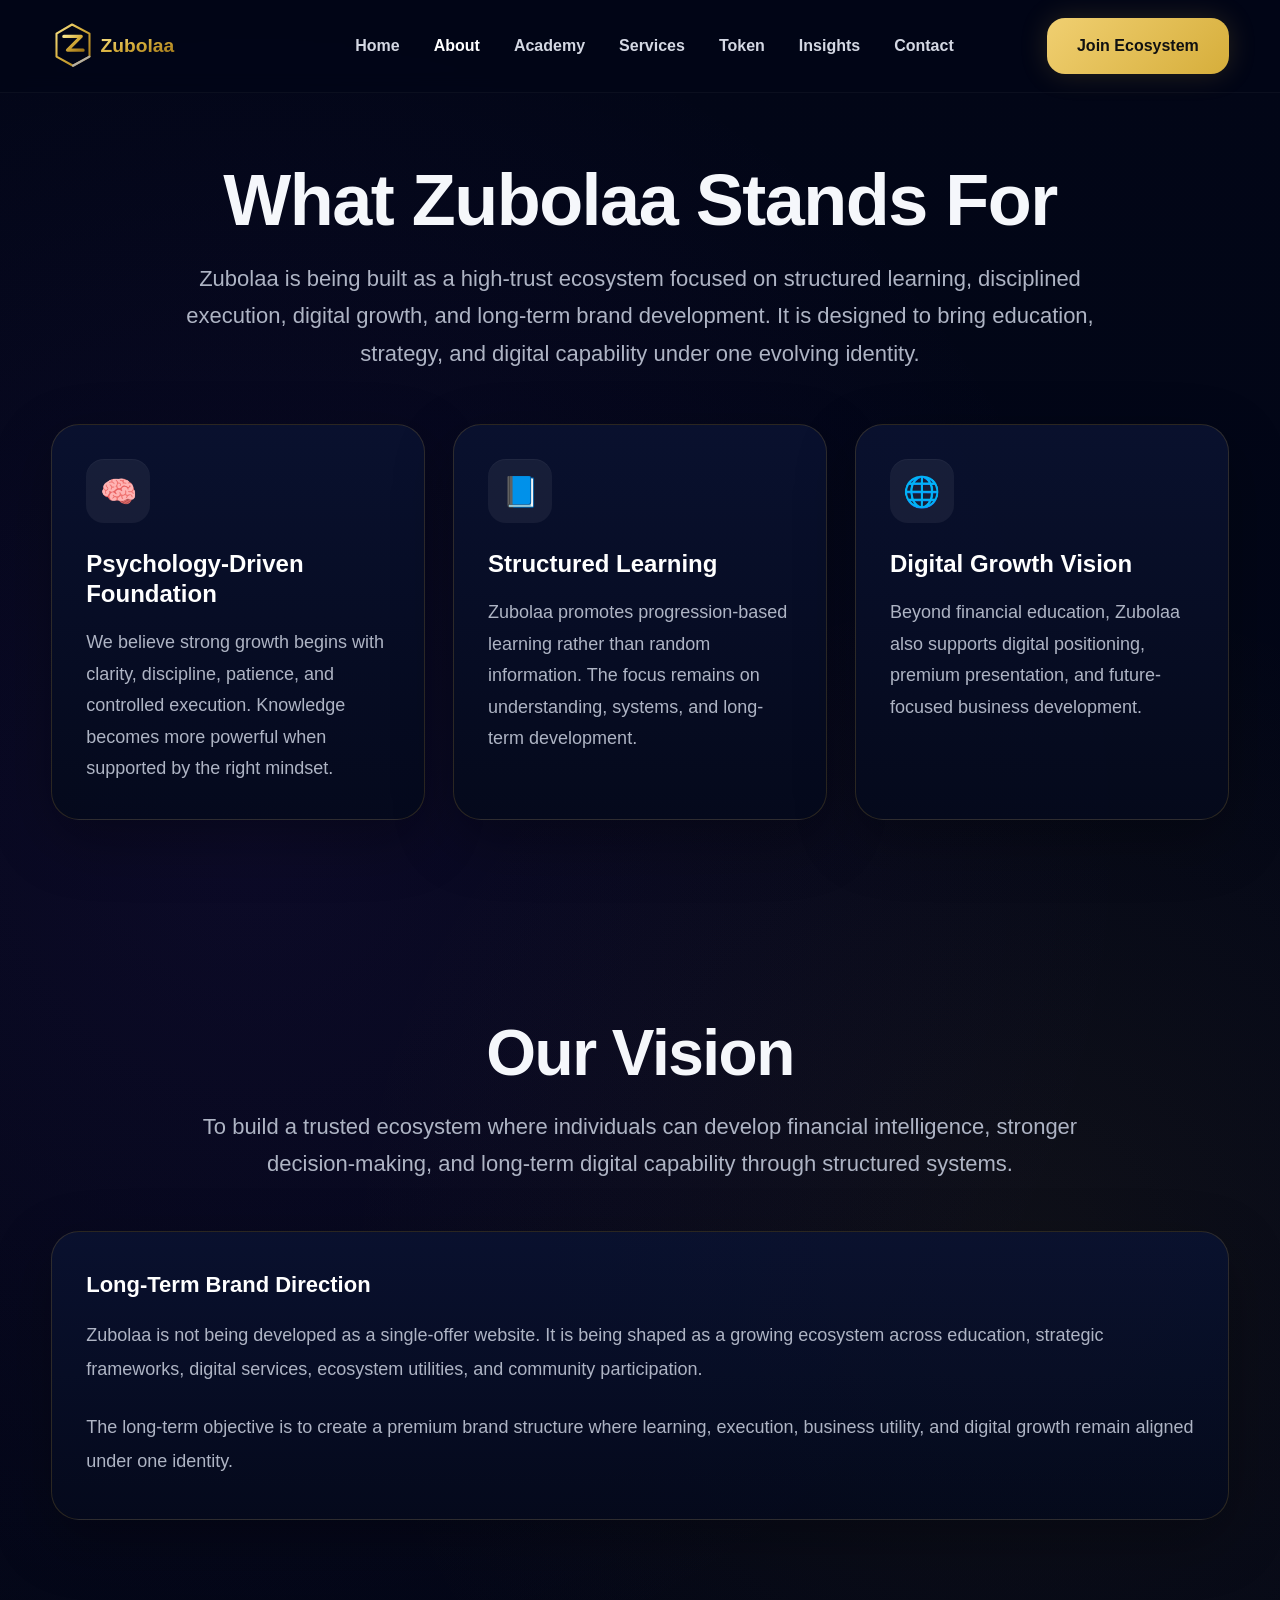
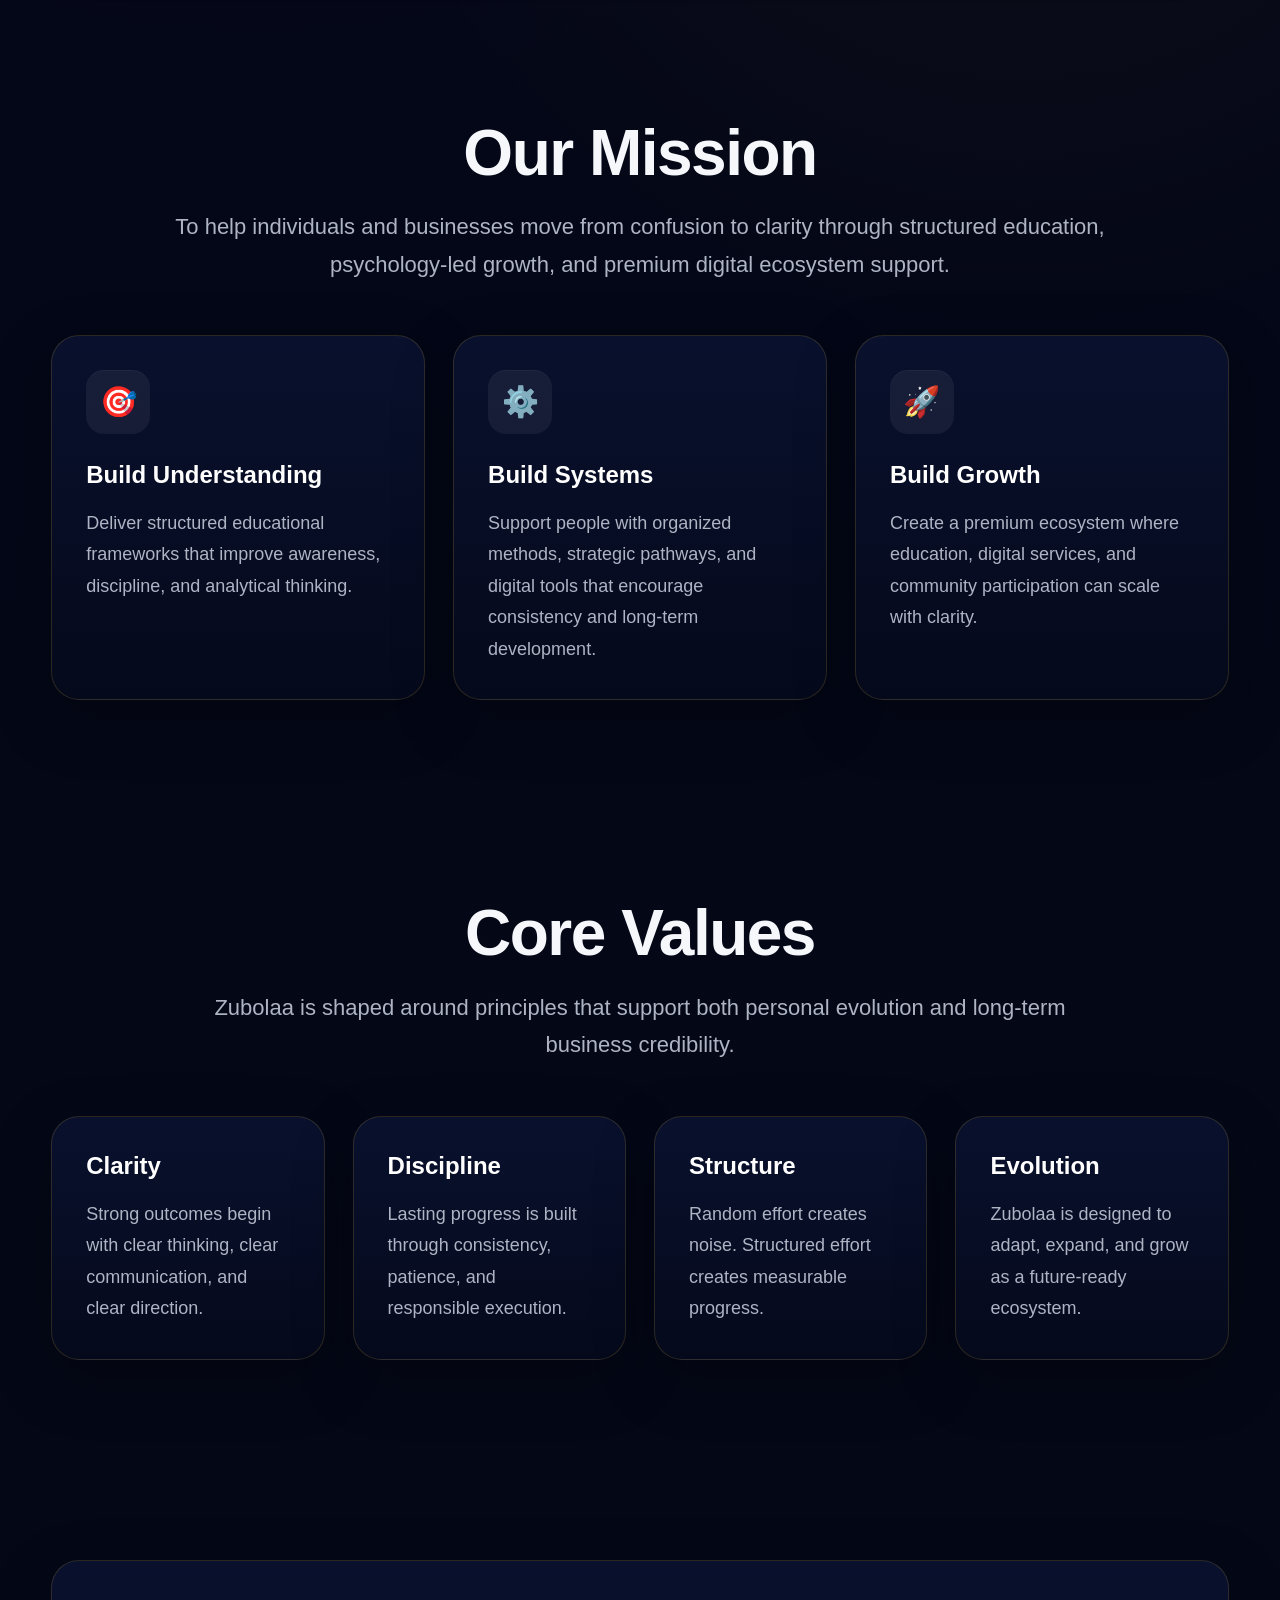
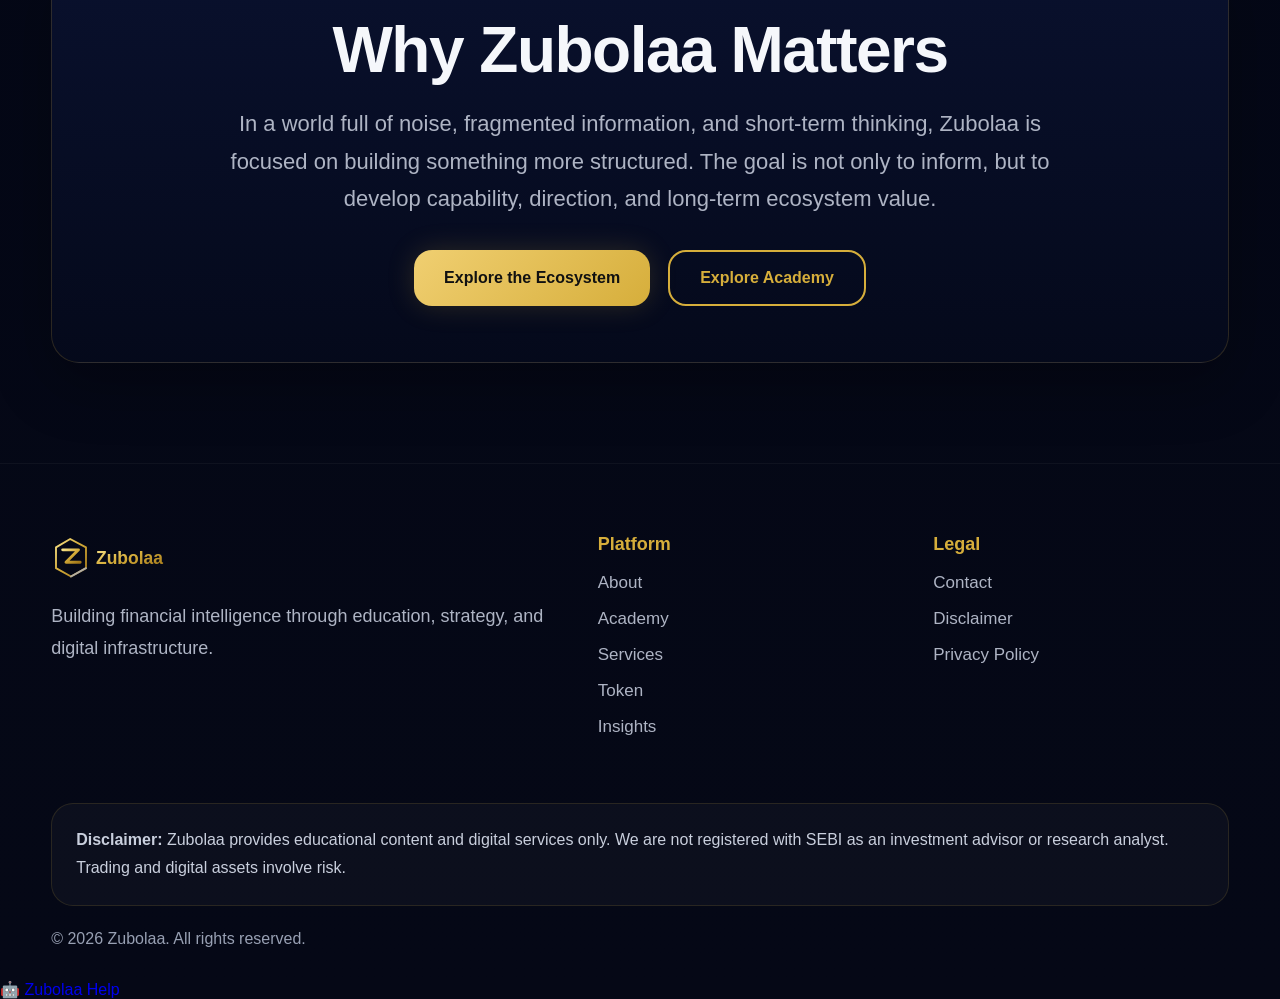
==== commit 0a13e5cd: "Update about.html" ====
--- a/about.html
+++ b/about.html
@@ -12,39 +12,32 @@
   <header class="site-header">
     <div class="container nav-wrap">
       <a href="index.html" class="brand" aria-label="Zubolaa Home">
-        <svg class="zubolaa-logo" viewBox="0 0 420 120" xmlns="http://www.w3.org/2000/svg">
+        <svg class="zubolaa-logo" viewBox="0 0 460 120" xmlns="http://www.w3.org/2000/svg" role="img" aria-label="Zubolaa Logo">
           <defs>
             <linearGradient id="goldGradAbout" x1="0%" y1="0%" x2="100%" y2="100%">
-              <stop offset="0%" stop-color="#f7e27c"/>
-              <stop offset="50%" stop-color="#d6ae3b"/>
-              <stop offset="100%" stop-color="#b88a1f"/>
+              <stop offset="0%" stop-color="#f8e38a"/>
+              <stop offset="45%" stop-color="#d6ae3b"/>
+              <stop offset="100%" stop-color="#9f7416"/>
+            </linearGradient>
+            <linearGradient id="silverGradAbout" x1="0%" y1="0%" x2="100%" y2="100%">
+              <stop offset="0%" stop-color="#e6e2d8"/>
+              <stop offset="100%" stop-color="#7f7a72"/>
             </linearGradient>
           </defs>
 
-          <polygon
-            points="50,10 90,30 90,80 50,100 10,80 10,30"
-            fill="none"
-            stroke="url(#goldGradAbout)"
-            stroke-width="5"
-          />
-
-          <path
-            d="M25 35 L70 35 L35 75 L75 75"
-            fill="none"
-            stroke="url(#goldGradAbout)"
-            stroke-width="7"
-            stroke-linecap="round"
-            stroke-linejoin="round"
-          />
-
-          <text
-            x="120"
-            y="75"
-            font-size="40"
+          <g transform="translate(8,8)">
+            <path d="M38 4 L76 24 L76 74 L40 94 L4 74 L4 24 Z"
+              fill="none" stroke="url(#goldGradAbout)" stroke-width="4.5" stroke-linejoin="round"/>
+            <path d="M40 94 L76 74" fill="none" stroke="url(#silverGradAbout)" stroke-width="4.5" stroke-linecap="round"/>
+            <path d="M20 30 H58 L28 60 H62"
+              fill="none" stroke="url(#goldGradAbout)" stroke-width="7" stroke-linecap="round" stroke-linejoin="round"/>
+          </g>
+
+          <text x="108" y="73"
+            font-size="42"
             font-family="Arial, Helvetica, sans-serif"
-            font-weight="700"
-            fill="url(#goldGradAbout)"
-          >
+            font-weight="800"
+            fill="url(#goldGradAbout)">
             Zubolaa
           </text>
         </svg>
@@ -235,39 +228,32 @@
     <div class="container footer-grid">
       <div class="footer-brand">
         <a href="index.html" class="brand footer-brand-link">
-          <svg class="zubolaa-logo footer-svg-logo" viewBox="0 0 420 120" xmlns="http://www.w3.org/2000/svg">
+          <svg class="zubolaa-logo footer-svg-logo" viewBox="0 0 460 120" xmlns="http://www.w3.org/2000/svg">
             <defs>
               <linearGradient id="goldGradFooterAbout" x1="0%" y1="0%" x2="100%" y2="100%">
-                <stop offset="0%" stop-color="#f7e27c"/>
-                <stop offset="50%" stop-color="#d6ae3b"/>
-                <stop offset="100%" stop-color="#b88a1f"/>
+                <stop offset="0%" stop-color="#f8e38a"/>
+                <stop offset="45%" stop-color="#d6ae3b"/>
+                <stop offset="100%" stop-color="#9f7416"/>
+              </linearGradient>
+              <linearGradient id="silverGradFooterAbout" x1="0%" y1="0%" x2="100%" y2="100%">
+                <stop offset="0%" stop-color="#e6e2d8"/>
+                <stop offset="100%" stop-color="#7f7a72"/>
               </linearGradient>
             </defs>
 
-            <polygon
-              points="50,10 90,30 90,80 50,100 10,80 10,30"
-              fill="none"
-              stroke="url(#goldGradFooterAbout)"
-              stroke-width="5"
-            />
-
-            <path
-              d="M25 35 L70 35 L35 75 L75 75"
-              fill="none"
-              stroke="url(#goldGradFooterAbout)"
-              stroke-width="7"
-              stroke-linecap="round"
-              stroke-linejoin="round"
-            />
-
-            <text
-              x="120"
-              y="75"
-              font-size="40"
+            <g transform="translate(8,8)">
+              <path d="M38 4 L76 24 L76 74 L40 94 L4 74 L4 24 Z"
+                fill="none" stroke="url(#goldGradFooterAbout)" stroke-width="4.5" stroke-linejoin="round"/>
+              <path d="M40 94 L76 74" fill="none" stroke="url(#silverGradFooterAbout)" stroke-width="4.5" stroke-linecap="round"/>
+              <path d="M20 30 H58 L28 60 H62"
+                fill="none" stroke="url(#goldGradFooterAbout)" stroke-width="7" stroke-linecap="round" stroke-linejoin="round"/>
+            </g>
+
+            <text x="108" y="73"
+              font-size="42"
               font-family="Arial, Helvetica, sans-serif"
-              font-weight="700"
-              fill="url(#goldGradFooterAbout)"
-            >
+              font-weight="800"
+              fill="url(#goldGradFooterAbout)">
               Zubolaa
             </text>
           </svg>
@@ -310,5 +296,11 @@
     </div>
   </footer>
 
+  <!-- FLOATING BOT -->
+  <a href="contact.html" class="floating-bot" aria-label="Open support">
+    <span class="bot-icon">🤖</span>
+    <span class="bot-label">Zubolaa Help</span>
+  </a>
+
 </body>
 </html>
--- a/style.css
+++ b/style.css
@@ -36,11 +36,18 @@
   text-decoration:none;
 }
 
+img,
+svg{
+  display:block;
+  max-width:100%;
+}
+
 .container{
   width:min(1240px, 92%);
   margin:0 auto;
 }
 
+/* HEADER */
 .site-header{
   position:sticky;
   top:0;
@@ -68,7 +75,6 @@
 .zubolaa-logo{
   height:55px;
   width:auto;
-  display:block;
 }
 
 .footer-svg-logo{
@@ -108,6 +114,13 @@
   color:#111;
   background:linear-gradient(135deg, #f0cf71, #d6ae3b);
   box-shadow:0 0 28px rgba(214,174,59,0.18);
+  transition:0.25s ease;
+}
+
+.nav-cta:hover,
+.gold-btn:hover{
+  transform:translateY(-1px);
+  box-shadow:0 0 34px rgba(214,174,59,0.24);
 }
 
 .outline-btn{
@@ -122,8 +135,15 @@
   color:var(--gold);
   border:2px solid var(--gold);
   background:transparent;
-}
-
+  transition:0.25s ease;
+}
+
+.outline-btn:hover{
+  background:rgba(214,174,59,0.08);
+  transform:translateY(-1px);
+}
+
+/* HERO */
 .hero-section{
   padding:80px 0 70px;
   position:relative;
@@ -277,6 +297,7 @@
   justify-content:center;
 }
 
+/* SECTIONS */
 .page-section{
   padding:100px 0;
   position:relative;
@@ -329,26 +350,34 @@
   line-height:1.7;
 }
 
+/* MARKET STRIP */
 .market-strip{
   margin-top:34px;
   display:flex;
   gap:32px;
   align-items:center;
   white-space:nowrap;
-  overflow:hidden;
+  overflow-x:auto;
   padding:22px 26px;
   border-radius:24px;
   border:1px solid var(--line);
   background:rgba(8, 14, 38, 0.68);
   box-shadow:var(--shadow);
+  scrollbar-width:none;
+}
+
+.market-strip::-webkit-scrollbar{
+  display:none;
 }
 
 .market-strip span{
   color:var(--gold-soft);
   font-size:18px;
   font-weight:700;
-}
-
+  flex:0 0 auto;
+}
+
+/* CARDS */
 .card-grid{
   display:grid;
   gap:28px;
@@ -406,6 +435,7 @@
   box-shadow:inset 0 1px 0 rgba(255,255,255,0.04);
 }
 
+/* PRICING */
 .pricing-grid{
   align-items:stretch;
 }
@@ -442,6 +472,30 @@
   margin-bottom:10px;
 }
 
+/* CONTENT BOX */
+.content-box{
+  margin-top:48px;
+  padding:40px 34px;
+}
+
+.content-box h3{
+  margin-bottom:20px;
+  font-size:22px;
+  color:#fff;
+}
+
+.content-box p{
+  margin-bottom:24px;
+  color:var(--muted);
+  font-size:18px;
+  line-height:1.9;
+}
+
+.content-box p:last-child{
+  margin-bottom:0;
+}
+
+/* CHART */
 .chart-frame{
   margin-top:42px;
   padding:14px;
@@ -456,6 +510,7 @@
   background:#0b1226;
 }
 
+/* INSIGHT */
 .insight-box{
   max-width:920px;
   margin:42px auto 0;
@@ -473,32 +528,12 @@
   color:var(--gold-soft);
 }
 
-.content-box{
-  margin-top:48px;
-  padding:40px 34px;
-}
-
-.content-box h3{
-  margin-bottom:20px;
-  font-size:22px;
-  color:#fff;
-}
-
-.content-box p{
-  margin-bottom:24px;
-  color:var(--muted);
-  font-size:18px;
-  line-height:1.9;
-}
-
-.content-box p:last-child{
-  margin-bottom:0;
-}
-
+/* CLOSING */
 .closing-box{
   padding:56px 28px;
 }
 
+/* FOOTER */
 .site-footer{
   padding:70px 0 32px;
   border-top:1px solid rgba(255,255,255,0.04);
@@ -562,6 +597,7 @@
   font-size:16px;
 }
 
+/* RESPONSIVE */
 @media (max-width: 1100px){
   .hero-grid{
     grid-template-columns:1fr;
@@ -714,4 +750,4 @@
     left:138px;
     bottom:130px;
   }
-}
+  }
